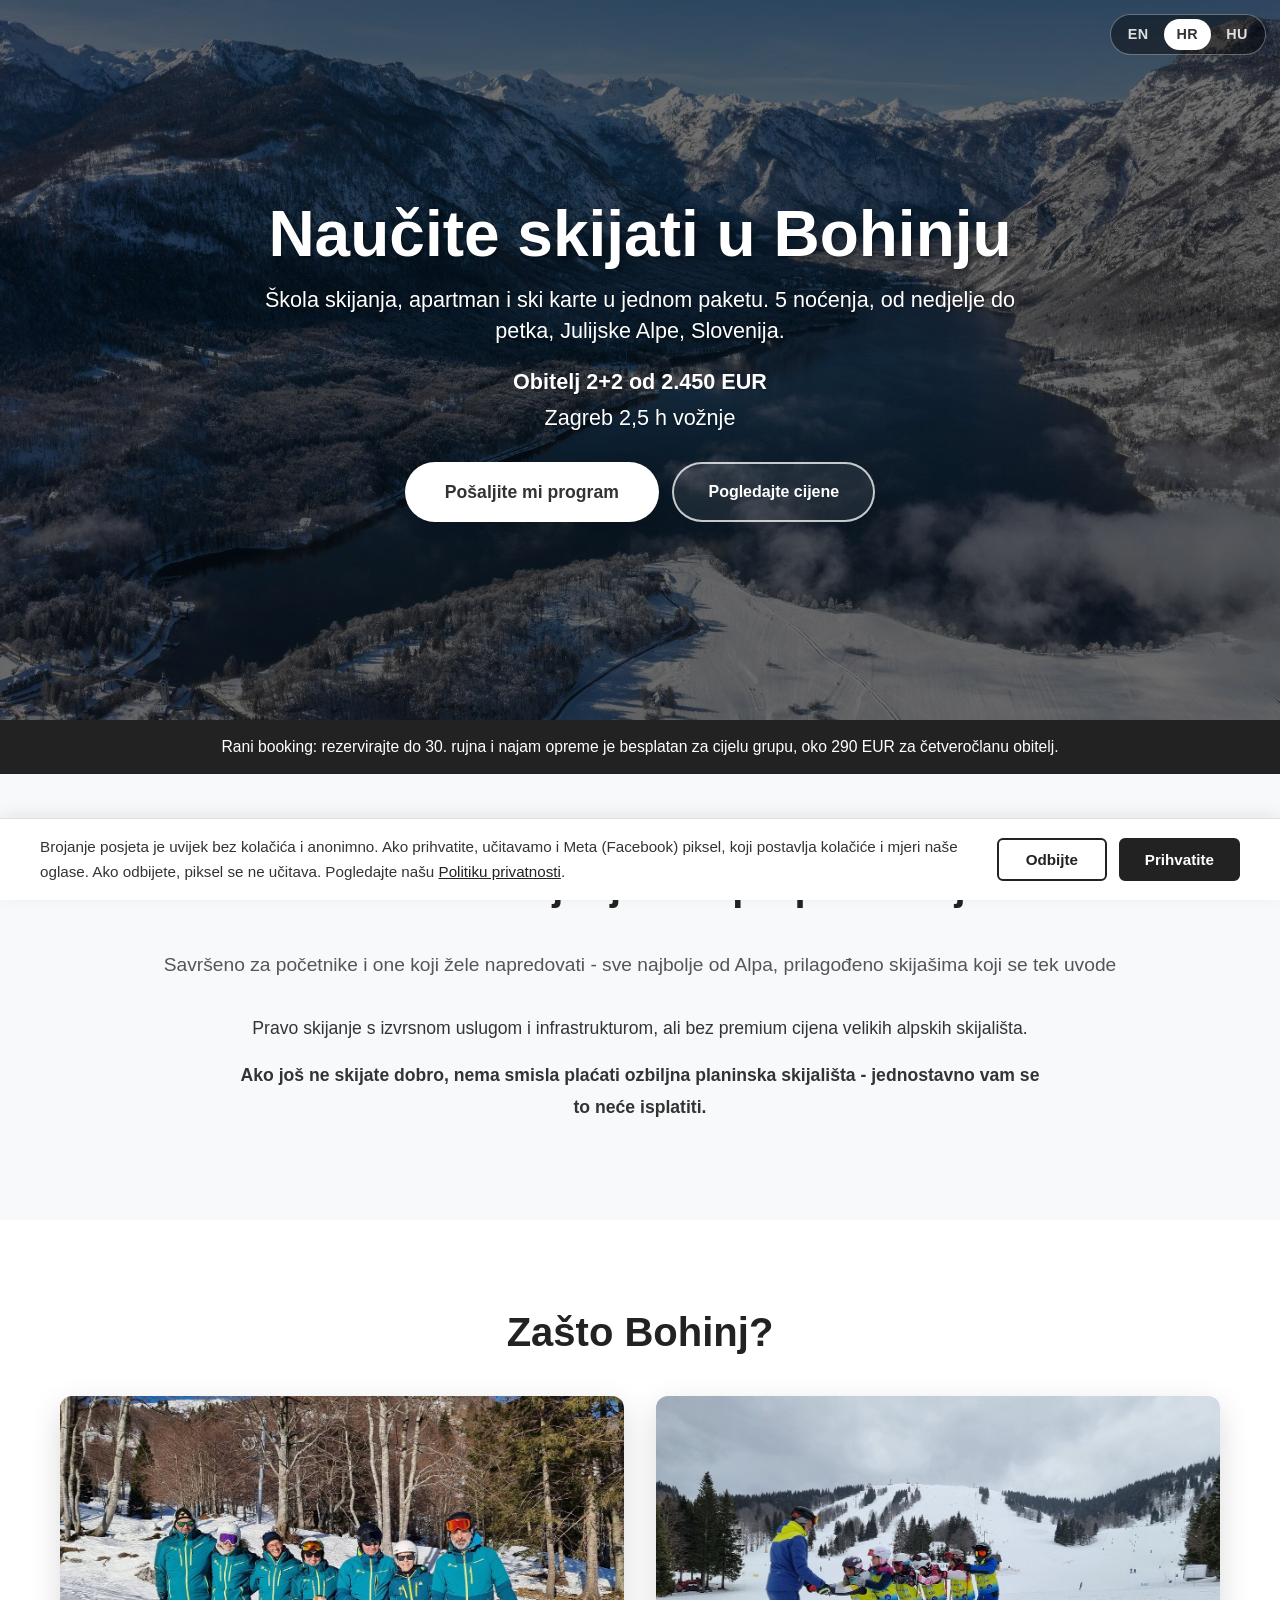
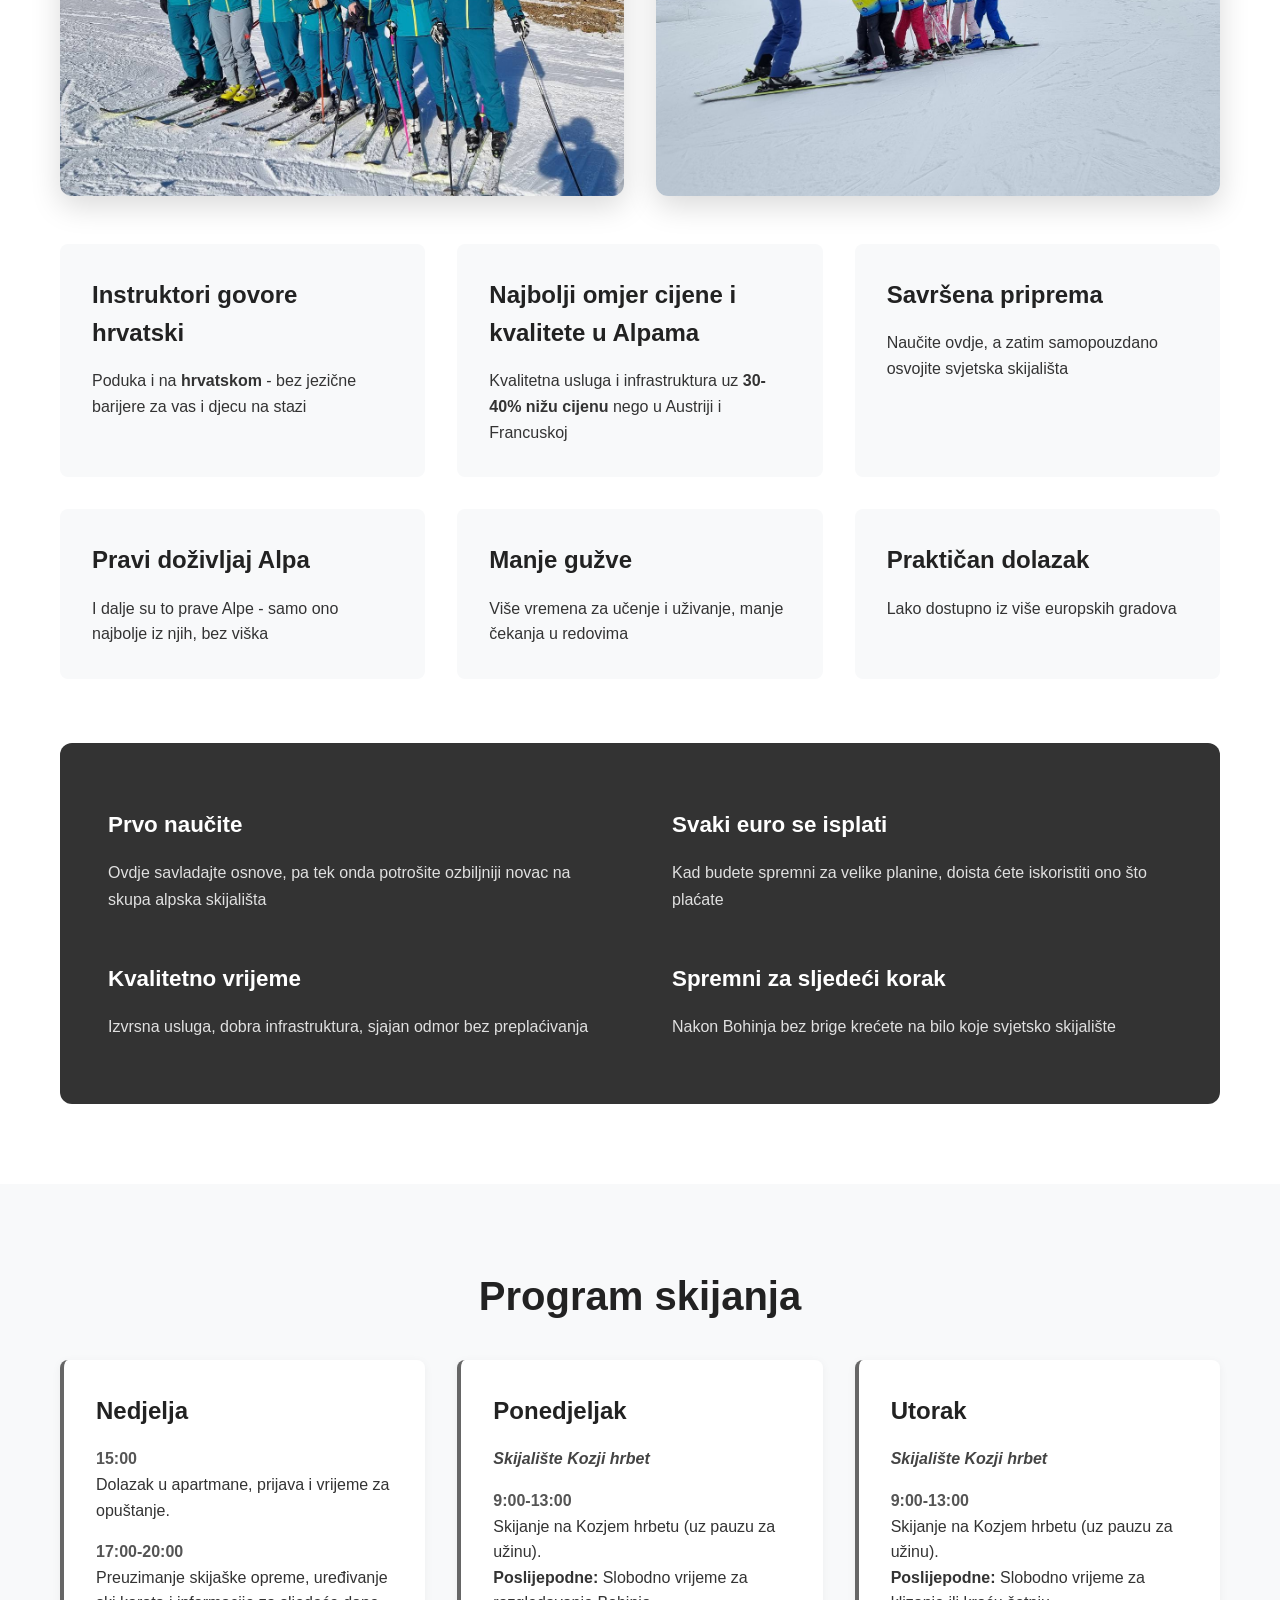
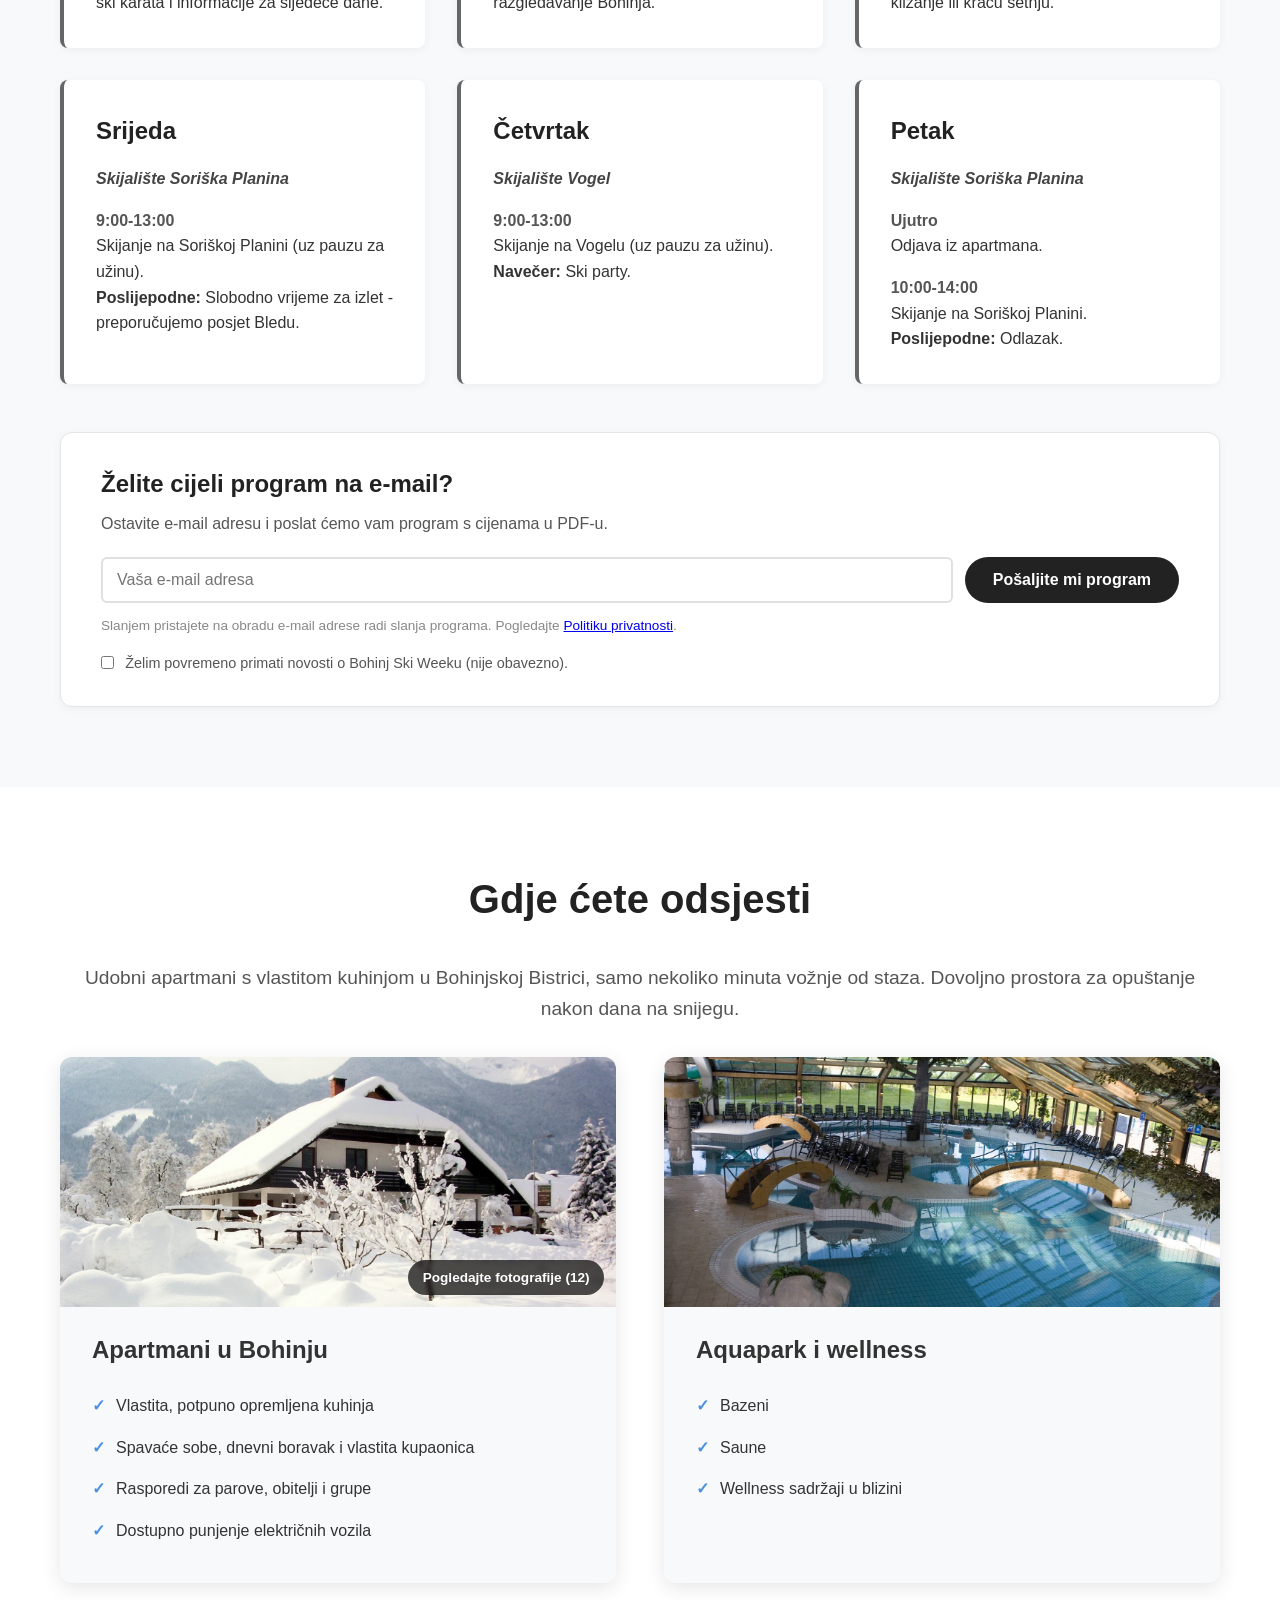
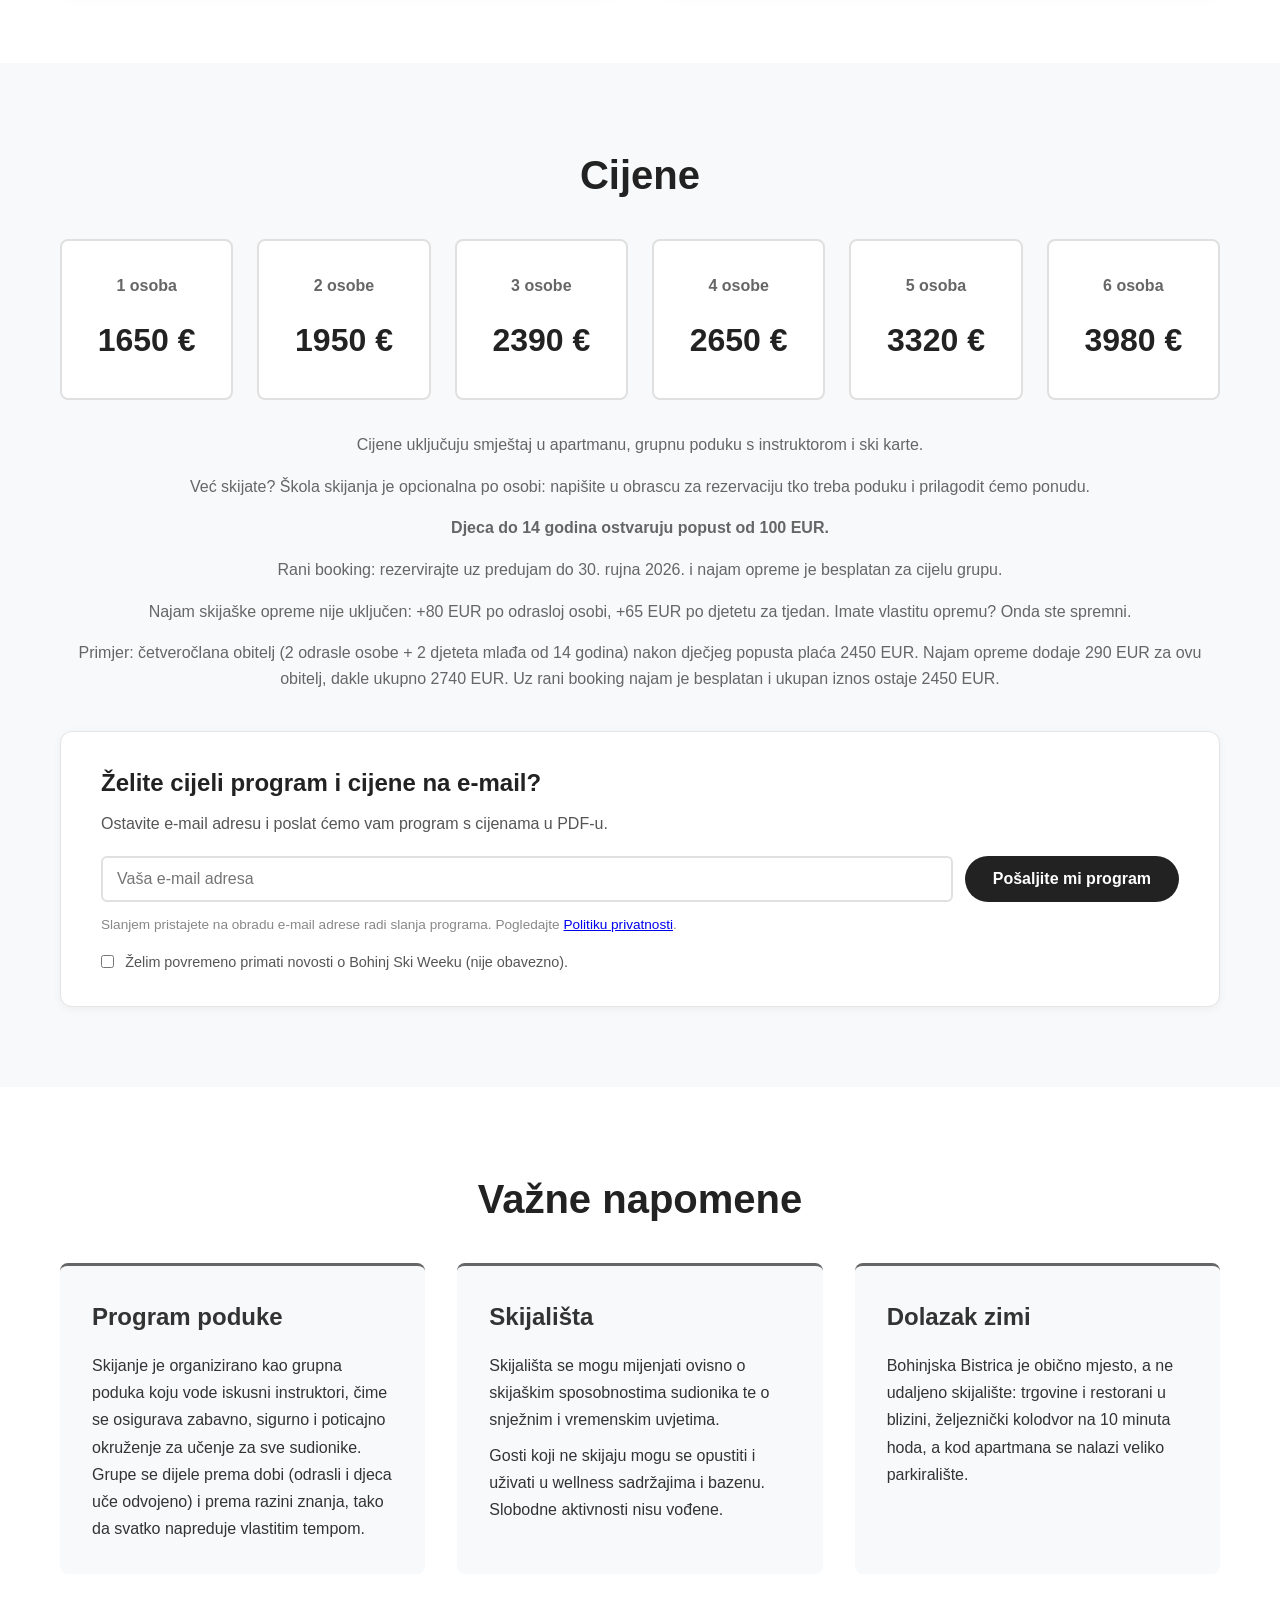
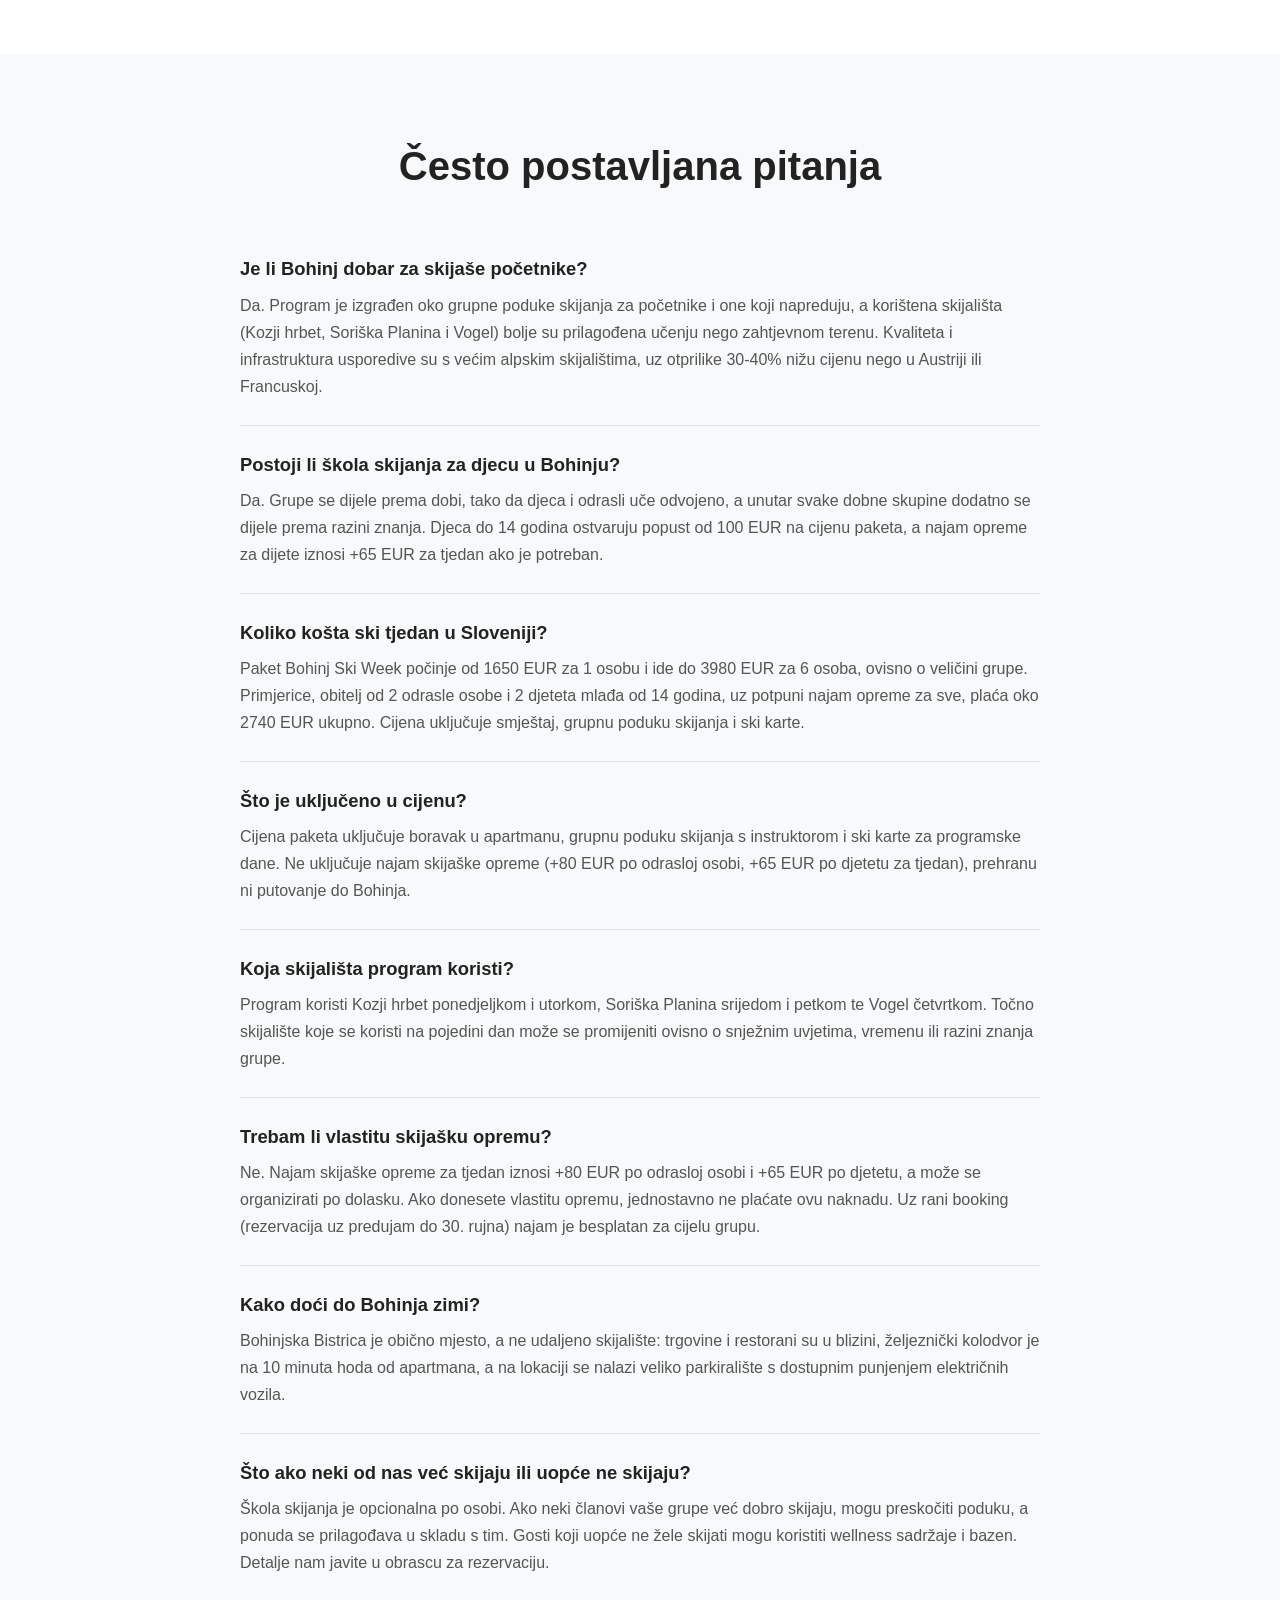
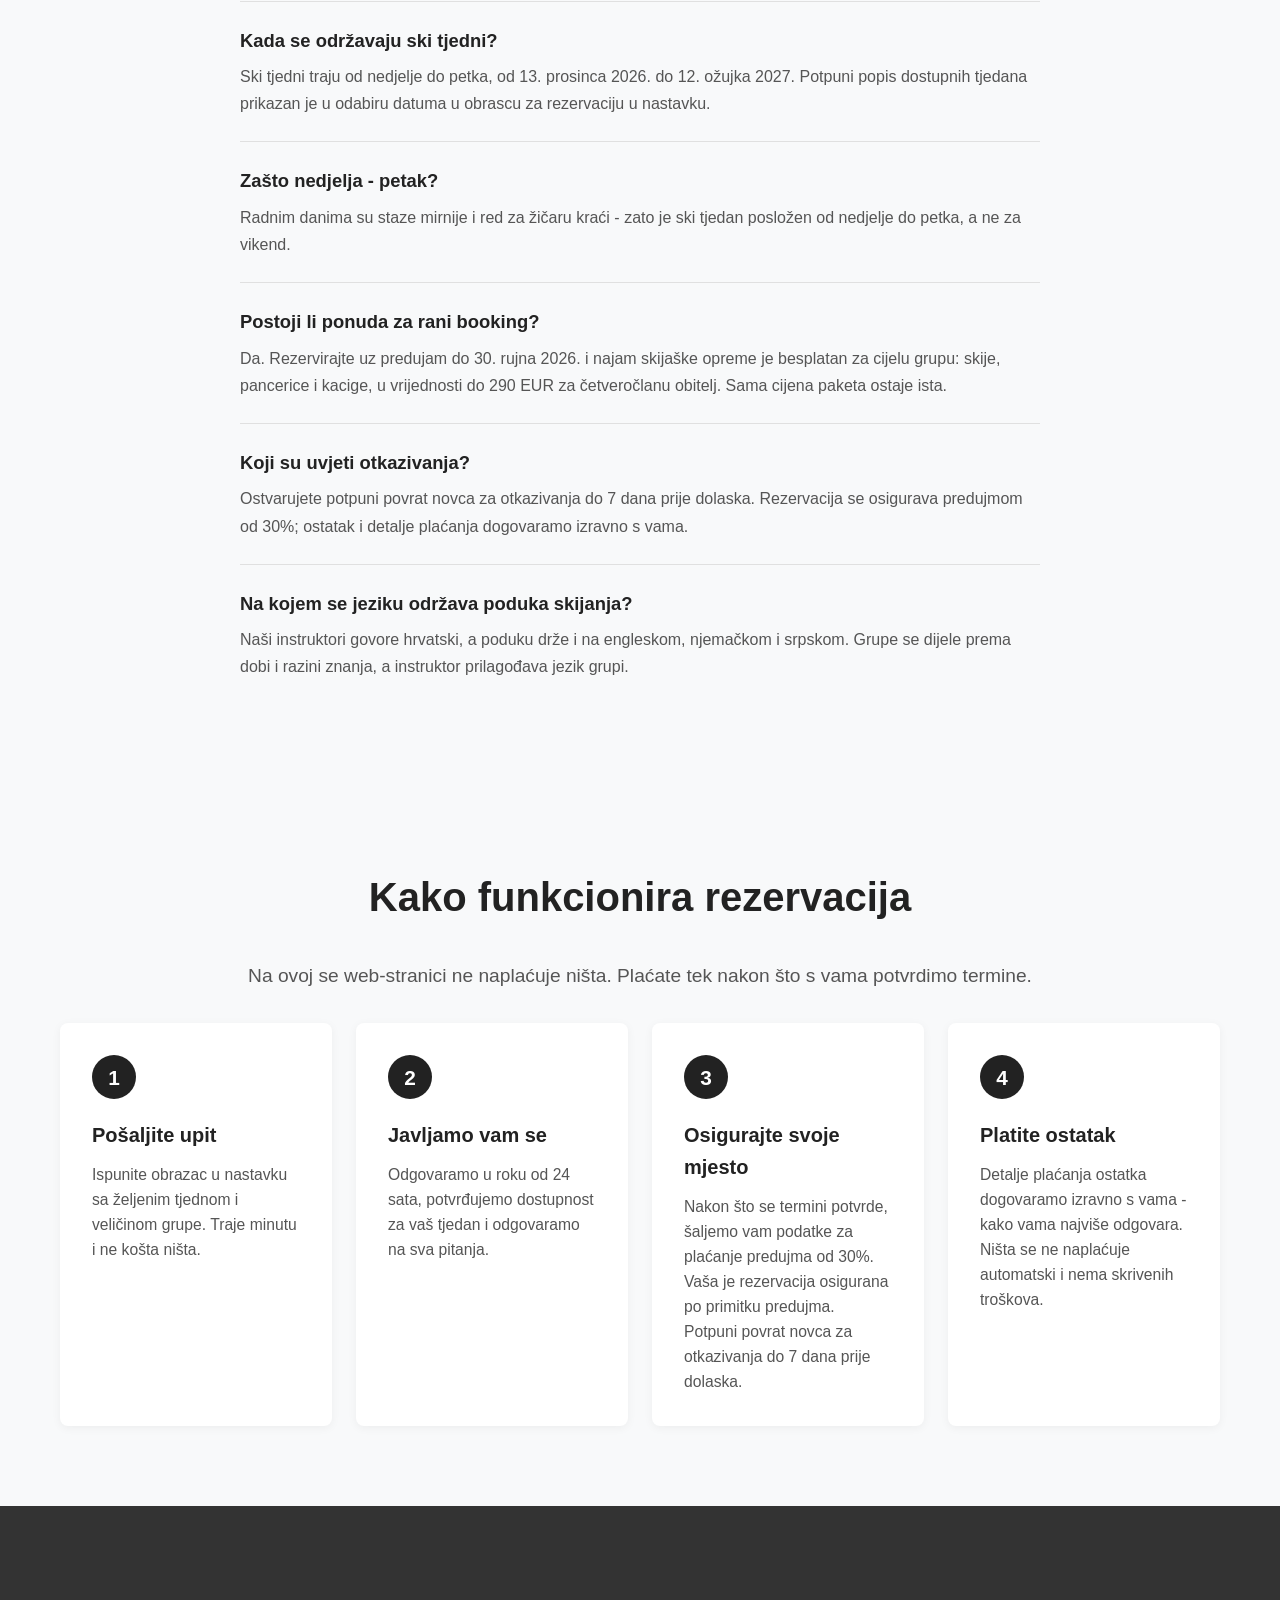
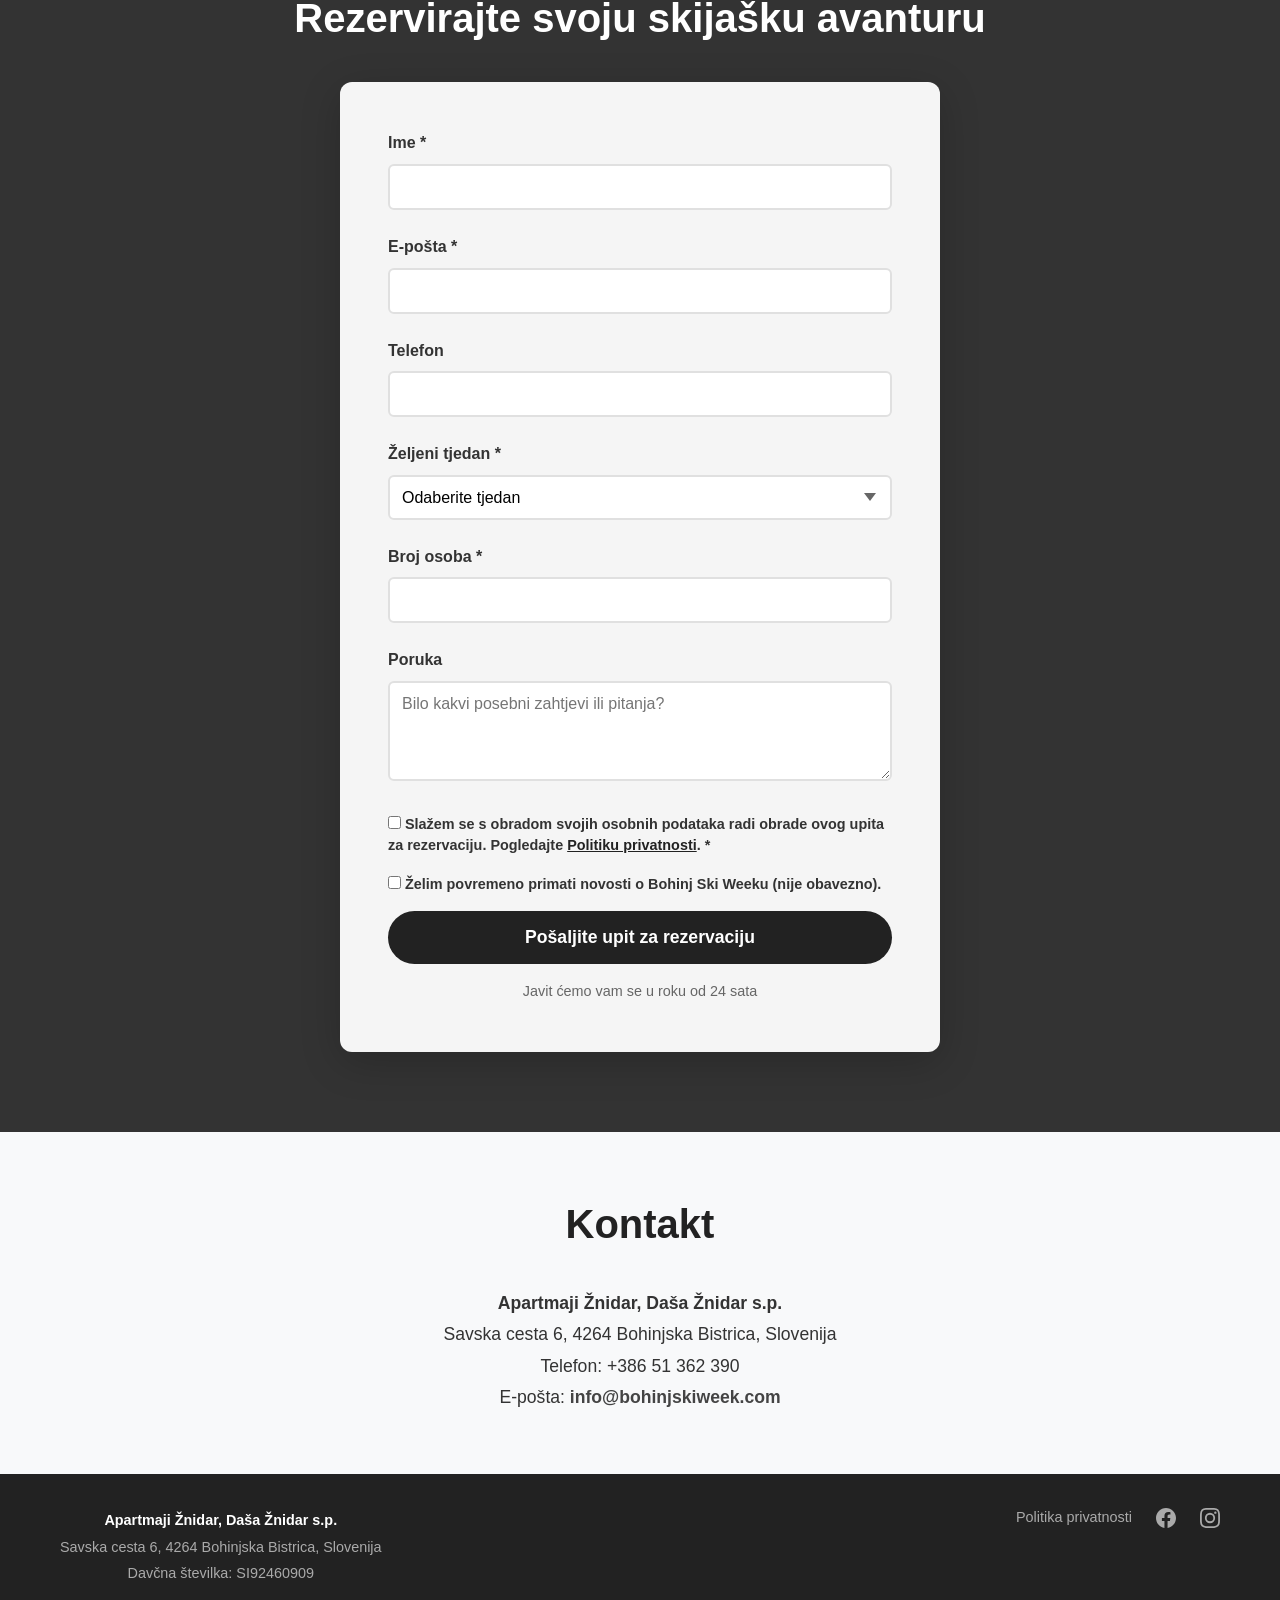
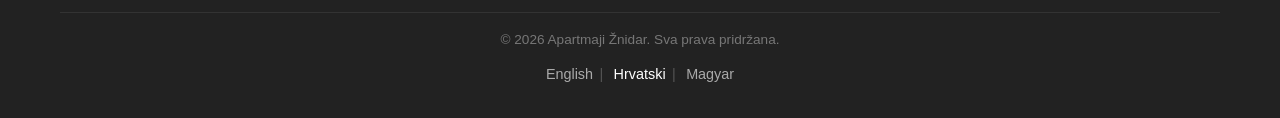
==== hr/index.html @ ae8bf5fc "program: Vogel moves from Friday to Thursday Wednesday and Friday now run at Soriska Planina, Thursd" ====
<!DOCTYPE html>
<html lang="hr">
<head>
    <meta charset="UTF-8">
    <meta name="viewport" content="width=device-width, initial-scale=1.0">
    <base href="/">
    <title>Naučite skijati u Bohinju, Slovenija - ski tjedan sa školom skijanja, apartmanom i ski kartama</title>
    <meta name="description" content="5-dnevna škola skijanja za početnike i djecu, apartman s vlastitom kuhinjom i ski karte uključene - od 1650 EUR po osobi. Bohinjska Bistrica, Julijske Alpe.">
    <link rel="canonical" href="https://bohinjskiweek.com/hr/">
    <link rel="alternate" hreflang="en" href="https://bohinjskiweek.com/">
    <link rel="alternate" hreflang="hu" href="https://bohinjskiweek.com/hu/">
    <link rel="alternate" hreflang="hr" href="https://bohinjskiweek.com/hr/">
    <link rel="alternate" hreflang="x-default" href="https://bohinjskiweek.com/">
    <link rel="stylesheet" href="/styles.css">

    <!-- Vercel Web Analytics (cookieless, anonymized) -->
    <script defer src="/_vercel/insights/script.js"></script>

    <!-- Open Graph -->
    <meta property="og:title" content="Naučite skijati u Bohinju, Slovenija - ski tjedan sa školom skijanja, apartmanom i ski kartama">
    <meta property="og:description" content="5-dnevna škola skijanja za početnike i djecu, apartman s vlastitom kuhinjom i ski karte uključene - od 1650 EUR po osobi. Bohinjska Bistrica, Julijske Alpe.">
    <meta property="og:url" content="https://bohinjskiweek.com/hr/">
    <meta property="og:type" content="website">
    <meta property="og:image" content="https://bohinjskiweek.com/images/og-cover.jpg">
    <meta property="og:image:width" content="1200">
    <meta property="og:image:height" content="630">
    <meta property="og:locale" content="hr_HR">
    <meta property="og:site_name" content="Bohinj Ski Week">

    <!-- Twitter Card -->
    <meta name="twitter:card" content="summary_large_image">
    <meta name="twitter:title" content="Naučite skijati u Bohinju, Slovenija - ski tjedan sa školom skijanja, apartmanom i ski kartama">
    <meta name="twitter:description" content="5-dnevna škola skijanja za početnike i djecu, apartman s vlastitom kuhinjom i ski karte uključene - od 1650 EUR po osobi. Bohinjska Bistrica, Julijske Alpe.">
    <meta name="twitter:image" content="https://bohinjskiweek.com/images/og-cover.jpg">

    <script type="application/ld+json">
{
  "@context": "https://schema.org",
  "@type": "LodgingBusiness",
  "name": "Apartmaji Žnidar",
  "alternateName": "Bohinj Ski Week",
  "additionalType": "https://schema.org/SportsActivityLocation",
  "address": {
    "@type": "PostalAddress",
    "streetAddress": "Savska cesta 6",
    "addressLocality": "Bohinjska Bistrica",
    "postalCode": "4264",
    "addressCountry": "SI"
  },
  "telephone": "+386 51 362 390",
  "email": "info@bohinjskiweek.com",
  "geo": {
    "@type": "GeoCoordinates",
    "latitude": 46.276,
    "longitude": 13.954
  },
  "url": "https://bohinjskiweek.com/hr/",
  "inLanguage": "hr",
  "image": "https://bohinjskiweek.com/images/og-cover.jpg",
  "sameAs": [
    "https://www.facebook.com/bohinjskiweek",
    "https://www.instagram.com/bohinjskiweek",
    "https://www.booking.com/hotel/si/apartments-znidar.html"
  ],
  "priceRange": "EUR 1,650 - EUR 3,980"
}
    </script>

    <script type="application/ld+json">
{
  "@context": "https://schema.org",
  "@type": "Product",
  "name": "Bohinj Ski Week - 5-dnevni paket za učenje skijanja",
  "description": "5-dnevni paket za učenje skijanja u Bohinju, Slovenija, s grupnom podukom skijanja podijeljenom po dobi i razini znanja, ski kartama i apartmanima s vlastitom kuhinjom. Skijanje se odvija na skijalištima Kozji hrbet, Soriška Planina i Vogel.",
  "brand": {
    "@type": "Brand",
    "name": "Apartmaji Žnidar"
  },
  "offers": [
    {
      "@type": "Offer",
      "name": "1 osoba",
      "price": 1650,
      "priceCurrency": "EUR",
      "availability": "https://schema.org/InStock",
      "validThrough": "2027-03-12",
      "url": "https://bohinjskiweek.com/hr/"
    },
    {
      "@type": "Offer",
      "name": "2 osobe",
      "price": 1950,
      "priceCurrency": "EUR",
      "availability": "https://schema.org/InStock",
      "validThrough": "2027-03-12",
      "url": "https://bohinjskiweek.com/hr/"
    },
    {
      "@type": "Offer",
      "name": "3 osobe",
      "price": 2390,
      "priceCurrency": "EUR",
      "availability": "https://schema.org/InStock",
      "validThrough": "2027-03-12",
      "url": "https://bohinjskiweek.com/hr/"
    },
    {
      "@type": "Offer",
      "name": "4 osobe",
      "price": 2650,
      "priceCurrency": "EUR",
      "availability": "https://schema.org/InStock",
      "validThrough": "2027-03-12",
      "url": "https://bohinjskiweek.com/hr/"
    },
    {
      "@type": "Offer",
      "name": "5 osoba",
      "price": 3320,
      "priceCurrency": "EUR",
      "availability": "https://schema.org/InStock",
      "validThrough": "2027-03-12",
      "url": "https://bohinjskiweek.com/hr/"
    },
    {
      "@type": "Offer",
      "name": "6 osoba",
      "price": 3980,
      "priceCurrency": "EUR",
      "availability": "https://schema.org/InStock",
      "validThrough": "2027-03-12",
      "url": "https://bohinjskiweek.com/hr/"
    }
  ]
}
    </script>

    <script type="application/ld+json">
{
  "@context": "https://schema.org",
  "@type": "FAQPage",
  "inLanguage": "hr",
  "mainEntity": [
    {
      "@type": "Question",
      "name": "Je li Bohinj dobar za skijaše početnike?",
      "acceptedAnswer": {
        "@type": "Answer",
        "text": "Da. Program je izgrađen oko grupne poduke skijanja za početnike i one koji napreduju, a korištena skijališta (Kozji hrbet, Soriška Planina i Vogel) bolje su prilagođena učenju nego zahtjevnom terenu. Kvaliteta i infrastruktura usporedive su s većim alpskim skijalištima, uz otprilike 30-40% nižu cijenu nego u Austriji ili Francuskoj."
      }
    },
    {
      "@type": "Question",
      "name": "Postoji li škola skijanja za djecu u Bohinju?",
      "acceptedAnswer": {
        "@type": "Answer",
        "text": "Da. Grupe se dijele prema dobi, tako da djeca i odrasli uče odvojeno, a unutar svake dobne skupine dodatno se dijele prema razini znanja. Djeca do 14 godina ostvaruju popust od 100 EUR na cijenu paketa, a najam opreme za dijete iznosi +65 EUR za tjedan ako je potreban."
      }
    },
    {
      "@type": "Question",
      "name": "Koliko košta ski tjedan u Sloveniji?",
      "acceptedAnswer": {
        "@type": "Answer",
        "text": "Paket Bohinj Ski Week počinje od 1650 EUR za 1 osobu i ide do 3980 EUR za 6 osoba, ovisno o veličini grupe. Primjerice, obitelj od 2 odrasle osobe i 2 djeteta mlađa od 14 godina, uz potpuni najam opreme za sve, plaća oko 2740 EUR ukupno. Cijena uključuje smještaj, grupnu poduku skijanja i ski karte."
      }
    },
    {
      "@type": "Question",
      "name": "Što je uključeno u cijenu?",
      "acceptedAnswer": {
        "@type": "Answer",
        "text": "Cijena paketa uključuje boravak u apartmanu, grupnu poduku skijanja s instruktorom i ski karte za programske dane. Ne uključuje najam skijaške opreme (+80 EUR po odrasloj osobi, +65 EUR po djetetu za tjedan), prehranu ni putovanje do Bohinja."
      }
    },
    {
      "@type": "Question",
      "name": "Koja skijališta program koristi?",
      "acceptedAnswer": {
        "@type": "Answer",
        "text": "Program koristi Kozji hrbet ponedjeljkom i utorkom, Soriška Planina srijedom i petkom te Vogel četvrtkom. Točno skijalište koje se koristi na pojedini dan može se promijeniti ovisno o snježnim uvjetima, vremenu ili razini znanja grupe."
      }
    },
    {
      "@type": "Question",
      "name": "Trebam li vlastitu skijašku opremu?",
      "acceptedAnswer": {
        "@type": "Answer",
        "text": "Ne. Najam skijaške opreme za tjedan iznosi +80 EUR po odrasloj osobi i +65 EUR po djetetu, a može se organizirati po dolasku. Ako donesete vlastitu opremu, jednostavno ne plaćate ovu naknadu. Uz rani booking (rezervacija uz predujam do 30. rujna) najam je besplatan za cijelu grupu."
      }
    },
    {
      "@type": "Question",
      "name": "Kako doći do Bohinja zimi?",
      "acceptedAnswer": {
        "@type": "Answer",
        "text": "Bohinjska Bistrica je obično mjesto, a ne udaljeno skijalište: trgovine i restorani su u blizini, željeznički kolodvor je na 10 minuta hoda od apartmana, a na lokaciji se nalazi veliko parkiralište s dostupnim punjenjem električnih vozila."
      }
    },
    {
      "@type": "Question",
      "name": "Što ako neki od nas već skijaju ili uopće ne skijaju?",
      "acceptedAnswer": {
        "@type": "Answer",
        "text": "Škola skijanja je opcionalna po osobi. Ako neki članovi vaše grupe već dobro skijaju, mogu preskočiti poduku, a ponuda se prilagođava u skladu s tim. Gosti koji uopće ne žele skijati mogu koristiti wellness sadržaje i bazen. Detalje nam javite u obrascu za rezervaciju."
      }
    },
    {
      "@type": "Question",
      "name": "Kada se održavaju ski tjedni?",
      "acceptedAnswer": {
        "@type": "Answer",
        "text": "Ski tjedni traju od nedjelje do petka, od 13. prosinca 2026. do 12. ožujka 2027. Potpuni popis dostupnih tjedana prikazan je u odabiru datuma u obrascu za rezervaciju u nastavku."
      }
    },
    {
      "@type": "Question",
      "name": "Zašto nedjelja - petak?",
      "acceptedAnswer": {
        "@type": "Answer",
        "text": "Radnim danima su staze mirnije i red za žičaru kraći - zato je ski tjedan posložen od nedjelje do petka, a ne za vikend."
      }
    },
    {
      "@type": "Question",
      "name": "Postoji li ponuda za rani booking?",
      "acceptedAnswer": {
        "@type": "Answer",
        "text": "Da. Rezervirajte uz predujam do 30. rujna 2026. i najam skijaške opreme je besplatan za cijelu grupu: skije, pancerice i kacige, u vrijednosti do 290 EUR za četveročlanu obitelj. Sama cijena paketa ostaje ista."
      }
    },
    {
      "@type": "Question",
      "name": "Koji su uvjeti otkazivanja?",
      "acceptedAnswer": {
        "@type": "Answer",
        "text": "Ostvarujete potpuni povrat novca za otkazivanja do 7 dana prije dolaska. Rezervacija se osigurava predujmom od 30%; ostatak i detalje plaćanja dogovaramo izravno s vama."
      }
    },
    {
      "@type": "Question",
      "name": "Na kojem se jeziku održava poduka skijanja?",
      "acceptedAnswer": {
        "@type": "Answer",
        "text": "Naši instruktori govore hrvatski, a poduku drže i na engleskom, njemačkom i srpskom. Grupe se dijele prema dobi i razini znanja, a instruktor prilagođava jezik grupi."
      }
    }
  ]
}
    </script>
</head>
<body>
    <!-- Cookie Banner (ZEKom-2 compliant) -->
    <div id="cookieBanner" class="cookie-banner" hidden>
        <div class="cookie-banner-content">
            <p class="cookie-banner-text">
                Brojanje posjeta je uvijek bez kolačića i anonimno. Ako prihvatite, učitavamo i Meta (Facebook) piksel, koji postavlja kolačiće i mjeri naše oglase. Ako odbijete, piksel se ne učitava. Pogledajte našu <a href="/privacy.html">Politiku privatnosti</a>.
            </p>
            <div class="cookie-banner-buttons">
                <button type="button" class="cookie-btn cookie-btn-reject" id="cookieReject">Odbijte</button>
                <button type="button" class="cookie-btn cookie-btn-accept" id="cookieAccept">Prihvatite</button>
            </div>
        </div>
    </div>

    <!-- Hero Section (v2) -->
    <section class="hero">
        <nav class="lang-switch" aria-label="Jezik">
            <a href="/" hreflang="en" lang="en">EN</a>
            <span class="lang-current" aria-current="page">HR</span>
            <a href="/hu/" hreflang="hu" lang="hu">HU</a>
        </nav>
        <div class="hero-content">
            <h1>Naučite skijati u Bohinju</h1>
            <p class="hero-subtitle">Škola skijanja, apartman i ski karte u jednom paketu. 5 noćenja, od nedjelje do petka, Julijske Alpe, Slovenija.</p>
            <p class="hero-fact"><strong>Obitelj 2+2 od 2.450 EUR</strong></p>
            <p class="hero-fact">Zagreb 2,5 h vožnje</p>
            <div class="hero-actions">
                <a href="#program-request" class="cta-button">Pošaljite mi program</a>
                <a href="#prices" class="cta-button-secondary">Pogledajte cijene</a>
            </div>
        </div>
    </section>

    <!-- Early-Bird Banner. EARLY-BIRD DATE: the only visible occurrence above the fold, marked .eb-date -->
    <div class="early-bird-banner">
        <p>Rani booking: rezervirajte do <span class="eb-date">30. rujna</span> i najam opreme je besplatan za cijelu grupu, oko 290 EUR za četveročlanu obitelj.</p>
    </div>

    <!-- Concept Section -->
    <section class="concept">
        <div class="container">
            <h2>Kvalitetno skijanje bez preplaćivanja</h2>
            <p class="lead">Savršeno za početnike i one koji žele napredovati - sve najbolje od Alpa, prilagođeno skijašima koji se tek uvode</p>
            <div class="concept-text">
                <p>Pravo skijanje s izvrsnom uslugom i infrastrukturom, ali bez premium cijena velikih alpskih skijališta.</p>
                <p><strong>Ako još ne skijate dobro, nema smisla plaćati ozbiljna planinska skijališta - jednostavno vam se to neće isplatiti.</strong></p>
            </div>
        </div>
    </section>

    <!-- Why Bohinj Section -->
    <section class="why-bohinj">
        <div class="container">
            <h2>Zašto Bohinj?</h2>

            <!-- Photo Gallery -->
            <div class="photo-gallery">
                <img src="/images/team.jpg" alt="Instruktori skijanja s polaznicima" loading="lazy">
                <img src="/images/children.jpg" alt="Djeca uče skijati" loading="lazy">
            </div>

            <div class="benefits-grid">
                <div class="benefit">
                    <h3>Instruktori govore hrvatski</h3>
                    <p>Poduka i na <strong>hrvatskom</strong> - bez jezične barijere za vas i djecu na stazi</p>
                </div>
                <div class="benefit">
                    <h3>Najbolji omjer cijene i kvalitete u Alpama</h3>
                    <p>Kvalitetna usluga i infrastruktura uz <strong>30-40% nižu cijenu</strong> nego u Austriji i Francuskoj</p>
                </div>
                <div class="benefit">
                    <h3>Savršena priprema</h3>
                    <p>Naučite ovdje, a zatim samopouzdano osvojite svjetska skijališta</p>
                </div>
                <div class="benefit">
                    <h3>Pravi doživljaj Alpa</h3>
                    <p>I dalje su to prave Alpe - samo ono najbolje iz njih, bez viška</p>
                </div>
                <div class="benefit">
                    <h3>Manje gužve</h3>
                    <p>Više vremena za učenje i uživanje, manje čekanja u redovima</p>
                </div>
                <div class="benefit">
                    <h3>Praktičan dolazak</h3>
                    <p>Lako dostupno iz više europskih gradova</p>
                </div>
            </div>

            <div class="logic-section">
                <div class="logic-grid">
                    <div class="logic-item">
                        <h4>Prvo naučite</h4>
                        <p>Ovdje savladajte osnove, pa tek onda potrošite ozbiljniji novac na skupa alpska skijališta</p>
                    </div>
                    <div class="logic-item">
                        <h4>Svaki euro se isplati</h4>
                        <p>Kad budete spremni za velike planine, doista ćete iskoristiti ono što plaćate</p>
                    </div>
                    <div class="logic-item">
                        <h4>Kvalitetno vrijeme</h4>
                        <p>Izvrsna usluga, dobra infrastruktura, sjajan odmor bez preplaćivanja</p>
                    </div>
                    <div class="logic-item">
                        <h4>Spremni za sljedeći korak</h4>
                        <p>Nakon Bohinja bez brige krećete na bilo koje svjetsko skijalište</p>
                    </div>
                </div>
            </div>
        </div>
    </section>

    <!-- Program Section -->
    <section class="program">
        <div class="container">
            <h2>Program skijanja</h2>
            <div class="program-grid">
                <div class="day">
                    <h3>Nedjelja</h3>
                    <p class="time">15:00</p>
                    <p>Dolazak u apartmane, prijava i vrijeme za opuštanje.</p>
                    <p class="time">17:00-20:00</p>
                    <p>Preuzimanje skijaške opreme, uređivanje ski karata i informacije za sljedeće dane.</p>
                </div>

                <div class="day">
                    <h3>Ponedjeljak</h3>
                    <p class="resort">Skijalište Kozji hrbet</p>
                    <p class="time">9:00-13:00</p>
                    <p>Skijanje na Kozjem hrbetu (uz pauzu za užinu).</p>
                    <p><strong>Poslijepodne:</strong> Slobodno vrijeme za razgledavanje Bohinja.</p>
                </div>

                <div class="day">
                    <h3>Utorak</h3>
                    <p class="resort">Skijalište Kozji hrbet</p>
                    <p class="time">9:00-13:00</p>
                    <p>Skijanje na Kozjem hrbetu (uz pauzu za užinu).</p>
                    <p><strong>Poslijepodne:</strong> Slobodno vrijeme za klizanje ili kraću šetnju.</p>
                </div>

                <div class="day">
                    <h3>Srijeda</h3>
                    <p class="resort">Skijalište Soriška Planina</p>
                    <p class="time">9:00-13:00</p>
                    <p>Skijanje na Soriškoj Planini (uz pauzu za užinu).</p>
                    <p><strong>Poslijepodne:</strong> Slobodno vrijeme za izlet - preporučujemo posjet Bledu.</p>
                </div>

                <div class="day">
                    <h3>Četvrtak</h3>
                    <p class="resort">Skijalište Vogel</p>
                    <p class="time">9:00-13:00</p>
                    <p>Skijanje na Vogelu (uz pauzu za užinu).</p>
                    <p><strong>Navečer:</strong> Ski party.</p>
                </div>

                <div class="day">
                    <h3>Petak</h3>
                    <p class="resort">Skijalište Soriška Planina</p>
                    <p class="time">Ujutro</p>
                    <p>Odjava iz apartmana.</p>
                    <p class="time">10:00-14:00</p>
                    <p>Skijanje na Soriškoj Planini.</p>
                    <p><strong>Poslijepodne:</strong> Odlazak.</p>
                </div>
            </div>

            <div class="program-capture" id="program-request">
                <h3>Želite cijeli program na e-mail?</h3>
                <p class="program-capture-text">Ostavite e-mail adresu i poslat ćemo vam program s cijenama u PDF-u.</p>
                <form class="program-capture-form" id="programCaptureForm">
                    <label for="programEmail" class="visually-hidden">Vaša e-mail adresa</label>
                    <input type="email" id="programEmail" name="email" placeholder="Vaša e-mail adresa" required maxlength="120">
                    <button type="submit">Pošaljite mi program</button>
                </form>
                <p class="program-capture-note">Slanjem pristajete na obradu e-mail adrese radi slanja programa. Pogledajte <a href="/privacy.html">Politiku privatnosti</a>.</p>
                <div class="program-capture-consent">
                    <label class="consent-label">
                        <input type="checkbox" id="programMarketing" name="marketing">
                        <span>Želim povremeno primati novosti o Bohinj Ski Weeku (nije obavezno).</span>
                    </label>
                </div>
                <div id="programCaptureMessage" class="program-capture-message"></div>
            </div>
        </div>
    </section>

    <!-- Where You'll Stay Section -->
    <section class="stay">
        <div class="container">
            <h2>Gdje ćete odsjesti</h2>
            <p class="lead">Udobni apartmani s vlastitom kuhinjom u Bohinjskoj Bistrici, samo nekoliko minuta vožnje od staza. Dovoljno prostora za opuštanje nakon dana na snijegu.</p>
            <div class="accommodation-grid">
                <div class="accommodation-item stay-trigger" id="apartmentsTrigger" role="button" tabindex="0" aria-label="Otvorite galeriju fotografija apartmana">
                    <div class="stay-thumb">
                        <img src="/images/apartments.jpg" alt="Apartmani u Bohinju" loading="lazy">
                        <span class="stay-thumb-badge">Pogledajte fotografije (12)</span>
                    </div>
                    <h3>Apartmani u Bohinju</h3>
                    <ul>
                        <li>Vlastita, potpuno opremljena kuhinja</li>
                        <li>Spavaće sobe, dnevni boravak i vlastita kupaonica</li>
                        <li>Rasporedi za parove, obitelji i grupe</li>
                        <li>Dostupno punjenje električnih vozila</li>
                    </ul>
                </div>
                <div class="accommodation-item">
                    <div class="stay-thumb">
                        <img src="/images/aquapark.jpg" alt="Aquapark i wellness" loading="lazy">
                    </div>
                    <h3>Aquapark i wellness</h3>
                    <ul>
                        <li>Bazeni</li>
                        <li>Saune</li>
                        <li>Wellness sadržaji u blizini</li>
                    </ul>
                </div>
            </div>
        </div>
    </section>

    <!-- Apartment Gallery Lightbox -->
    <div class="lightbox" id="lightbox" hidden>
        <button type="button" class="lightbox-close" id="lightboxClose" aria-label="Zatvorite galeriju">&times;</button>
        <button type="button" class="lightbox-nav lightbox-prev" id="lightboxPrev" aria-label="Prethodna fotografija">&#8249;</button>
        <div class="lightbox-stage">
            <img src="" alt="Fotografija apartmana" id="lightboxImg" loading="lazy">
            <p class="lightbox-counter" id="lightboxCounter"></p>
        </div>
        <button type="button" class="lightbox-nav lightbox-next" id="lightboxNext" aria-label="Sljedeća fotografija">&#8250;</button>
    </div>

    <!-- Prices Section -->
    <section class="prices" id="prices">
        <div class="container">
            <h2>Cijene</h2>
            <div class="prices-grid">
                <div class="price-card">
                    <h3>1 osoba</h3>
                    <p class="price">1650 €</p>
                </div>
                <div class="price-card">
                    <h3>2 osobe</h3>
                    <p class="price">1950 €</p>
                </div>
                <div class="price-card">
                    <h3>3 osobe</h3>
                    <p class="price">2390 €</p>
                </div>
                <div class="price-card">
                    <h3>4 osobe</h3>
                    <p class="price">2650 €</p>
                </div>
                <div class="price-card">
                    <h3>5 osoba</h3>
                    <p class="price">3320 €</p>
                </div>
                <div class="price-card">
                    <h3>6 osoba</h3>
                    <p class="price">3980 €</p>
                </div>
            </div>
            <p class="price-note">Cijene uključuju smještaj u apartmanu, grupnu poduku s instruktorom i ski karte.</p>
            <p class="price-note">Već skijate? Škola skijanja je opcionalna po osobi: napišite u obrascu za rezervaciju tko treba poduku i prilagodit ćemo ponudu.</p>
            <p class="price-note"><strong>Djeca do 14 godina ostvaruju popust od 100 EUR.</strong></p>
            <p class="price-note">Rani booking: rezervirajte uz predujam do 30. rujna 2026. i najam opreme je besplatan za cijelu grupu.</p>
            <p class="price-note">Najam skijaške opreme nije uključen: +80 EUR po odrasloj osobi, +65 EUR po djetetu za tjedan. Imate vlastitu opremu? Onda ste spremni.</p>
            <p class="price-note">Primjer: četveročlana obitelj (2 odrasle osobe + 2 djeteta mlađa od 14 godina) nakon dječjeg popusta plaća 2450 EUR. Najam opreme dodaje 290 EUR za ovu obitelj, dakle ukupno 2740 EUR. Uz rani booking najam je besplatan i ukupan iznos ostaje 2450 EUR.</p>

            <div class="program-capture">
                <h3>Želite cijeli program i cijene na e-mail?</h3>
                <p class="program-capture-text">Ostavite e-mail adresu i poslat ćemo vam program s cijenama u PDF-u.</p>
                <form class="program-capture-form">
                    <label for="programEmailPrices" class="visually-hidden">Vaša e-mail adresa</label>
                    <input type="email" id="programEmailPrices" name="email" placeholder="Vaša e-mail adresa" required maxlength="120">
                    <button type="submit">Pošaljite mi program</button>
                </form>
                <p class="program-capture-note">Slanjem pristajete na obradu e-mail adrese radi slanja programa. Pogledajte <a href="/privacy.html">Politiku privatnosti</a>.</p>
                <div class="program-capture-consent">
                    <label class="consent-label">
                        <input type="checkbox" id="programMarketingPrices" name="marketing">
                        <span>Želim povremeno primati novosti o Bohinj Ski Weeku (nije obavezno).</span>
                    </label>
                </div>
                <div class="program-capture-message"></div>
            </div>
        </div>
    </section>

    <!-- Notes Section -->
    <section class="notes">
        <div class="container">
            <h2>Važne napomene</h2>
            <div class="notes-grid">
                <div class="note">
                    <h3>Program poduke</h3>
                    <p>Skijanje je organizirano kao grupna poduka koju vode iskusni instruktori, čime se osigurava zabavno, sigurno i poticajno okruženje za učenje za sve sudionike. Grupe se dijele prema dobi (odrasli i djeca uče odvojeno) i prema razini znanja, tako da svatko napreduje vlastitim tempom.</p>
                </div>
                <div class="note">
                    <h3>Skijališta</h3>
                    <p>Skijališta se mogu mijenjati ovisno o skijaškim sposobnostima sudionika te o snježnim i vremenskim uvjetima.</p>
                    <p>Gosti koji ne skijaju mogu se opustiti i uživati u wellness sadržajima i bazenu. Slobodne aktivnosti nisu vođene.</p>
                </div>
                <div class="note">
                    <h3>Dolazak zimi</h3>
                    <p>Bohinjska Bistrica je obično mjesto, a ne udaljeno skijalište: trgovine i restorani u blizini, željeznički kolodvor na 10 minuta hoda, a kod apartmana se nalazi veliko parkiralište.</p>
                </div>
            </div>
        </div>
    </section>

    <!-- FAQ Section -->
    <section class="faq">
        <div class="container">
            <h2>Često postavljana pitanja</h2>
            <div class="faq-list">
                <div class="faq-item">
                    <h3>Je li Bohinj dobar za skijaše početnike?</h3>
                    <p>Da. Program je izgrađen oko grupne poduke skijanja za početnike i one koji napreduju, a korištena skijališta (Kozji hrbet, Soriška Planina i Vogel) bolje su prilagođena učenju nego zahtjevnom terenu. Kvaliteta i infrastruktura usporedive su s većim alpskim skijalištima, uz otprilike 30-40% nižu cijenu nego u Austriji ili Francuskoj.</p>
                </div>
                <div class="faq-item">
                    <h3>Postoji li škola skijanja za djecu u Bohinju?</h3>
                    <p>Da. Grupe se dijele prema dobi, tako da djeca i odrasli uče odvojeno, a unutar svake dobne skupine dodatno se dijele prema razini znanja. Djeca do 14 godina ostvaruju popust od 100 EUR na cijenu paketa, a najam opreme za dijete iznosi +65 EUR za tjedan ako je potreban.</p>
                </div>
                <div class="faq-item">
                    <h3>Koliko košta ski tjedan u Sloveniji?</h3>
                    <p>Paket Bohinj Ski Week počinje od 1650 EUR za 1 osobu i ide do 3980 EUR za 6 osoba, ovisno o veličini grupe. Primjerice, obitelj od 2 odrasle osobe i 2 djeteta mlađa od 14 godina, uz potpuni najam opreme za sve, plaća oko 2740 EUR ukupno. Cijena uključuje smještaj, grupnu poduku skijanja i ski karte.</p>
                </div>
                <div class="faq-item">
                    <h3>Što je uključeno u cijenu?</h3>
                    <p>Cijena paketa uključuje boravak u apartmanu, grupnu poduku skijanja s instruktorom i ski karte za programske dane. Ne uključuje najam skijaške opreme (+80 EUR po odrasloj osobi, +65 EUR po djetetu za tjedan), prehranu ni putovanje do Bohinja.</p>
                </div>
                <div class="faq-item">
                    <h3>Koja skijališta program koristi?</h3>
                    <p>Program koristi Kozji hrbet ponedjeljkom i utorkom, Soriška Planina srijedom i petkom te Vogel četvrtkom. Točno skijalište koje se koristi na pojedini dan može se promijeniti ovisno o snježnim uvjetima, vremenu ili razini znanja grupe.</p>
                </div>
                <div class="faq-item">
                    <h3>Trebam li vlastitu skijašku opremu?</h3>
                    <p>Ne. Najam skijaške opreme za tjedan iznosi +80 EUR po odrasloj osobi i +65 EUR po djetetu, a može se organizirati po dolasku. Ako donesete vlastitu opremu, jednostavno ne plaćate ovu naknadu. Uz rani booking (rezervacija uz predujam do 30. rujna) najam je besplatan za cijelu grupu.</p>
                </div>
                <div class="faq-item">
                    <h3>Kako doći do Bohinja zimi?</h3>
                    <p>Bohinjska Bistrica je obično mjesto, a ne udaljeno skijalište: trgovine i restorani su u blizini, željeznički kolodvor je na 10 minuta hoda od apartmana, a na lokaciji se nalazi veliko parkiralište s dostupnim punjenjem električnih vozila.</p>
                </div>
                <div class="faq-item">
                    <h3>Što ako neki od nas već skijaju ili uopće ne skijaju?</h3>
                    <p>Škola skijanja je opcionalna po osobi. Ako neki članovi vaše grupe već dobro skijaju, mogu preskočiti poduku, a ponuda se prilagođava u skladu s tim. Gosti koji uopće ne žele skijati mogu koristiti wellness sadržaje i bazen. Detalje nam javite u obrascu za rezervaciju.</p>
                </div>
                <div class="faq-item">
                    <h3>Kada se održavaju ski tjedni?</h3>
                    <p>Ski tjedni traju od nedjelje do petka, od 13. prosinca 2026. do 12. ožujka 2027. Potpuni popis dostupnih tjedana prikazan je u odabiru datuma u obrascu za rezervaciju u nastavku.</p>
                </div>
                <div class="faq-item">
                    <h3>Zašto nedjelja - petak?</h3>
                    <p>Radnim danima su staze mirnije i red za žičaru kraći - zato je ski tjedan posložen od nedjelje do petka, a ne za vikend.</p>
                </div>
                <div class="faq-item">
                    <h3>Postoji li ponuda za rani booking?</h3>
                    <p>Da. Rezervirajte uz predujam do 30. rujna 2026. i najam skijaške opreme je besplatan za cijelu grupu: skije, pancerice i kacige, u vrijednosti do 290 EUR za četveročlanu obitelj. Sama cijena paketa ostaje ista.</p>
                </div>
                <div class="faq-item">
                    <h3>Koji su uvjeti otkazivanja?</h3>
                    <p>Ostvarujete potpuni povrat novca za otkazivanja do 7 dana prije dolaska. Rezervacija se osigurava predujmom od 30%; ostatak i detalje plaćanja dogovaramo izravno s vama.</p>
                </div>
                <div class="faq-item">
                    <h3>Na kojem se jeziku održava poduka skijanja?</h3>
                    <p>Naši instruktori govore hrvatski, a poduku drže i na engleskom, njemačkom i srpskom. Grupe se dijele prema dobi i razini znanja, a instruktor prilagođava jezik grupi.</p>
                </div>
            </div>
        </div>
    </section>

    <!-- How Booking Works Section -->
    <section class="booking-steps">
        <div class="container">
            <h2>Kako funkcionira rezervacija</h2>
            <p class="lead">Na ovoj se web-stranici ne naplaćuje ništa. Plaćate tek nakon što s vama potvrdimo termine.</p>
            <div class="steps-grid">
                <div class="step">
                    <div class="step-number">1</div>
                    <h3>Pošaljite upit</h3>
                    <p>Ispunite obrazac u nastavku sa željenim tjednom i veličinom grupe. Traje minutu i ne košta ništa.</p>
                </div>
                <div class="step">
                    <div class="step-number">2</div>
                    <h3>Javljamo vam se</h3>
                    <p>Odgovaramo u roku od 24 sata, potvrđujemo dostupnost za vaš tjedan i odgovaramo na sva pitanja.</p>
                </div>
                <div class="step">
                    <div class="step-number">3</div>
                    <h3>Osigurajte svoje mjesto</h3>
                    <p>Nakon što se termini potvrde, šaljemo vam podatke za plaćanje predujma od 30%. Vaša je rezervacija osigurana po primitku predujma. Potpuni povrat novca za otkazivanja do 7 dana prije dolaska.</p>
                </div>
                <div class="step">
                    <div class="step-number">4</div>
                    <h3>Platite ostatak</h3>
                    <p>Detalje plaćanja ostatka dogovaramo izravno s vama - kako vama najviše odgovara. Ništa se ne naplaćuje automatski i nema skrivenih troškova.</p>
                </div>
            </div>
        </div>
    </section>

    <!-- Booking Section -->
    <section class="booking" id="booking">
        <div class="container">
            <h2>Rezervirajte svoju skijašku avanturu</h2>
            <form id="bookingForm" class="booking-form">
                <div class="form-group">
                    <label for="name">Ime *</label>
                    <input type="text" id="name" name="name" required>
                </div>
                <div class="form-group">
                    <label for="email">E-pošta *</label>
                    <input type="email" id="email" name="email" required>
                </div>
                <div class="form-group">
                    <label for="phone">Telefon</label>
                    <input type="tel" id="phone" name="phone">
                </div>
                <div class="form-group">
                    <label for="dates">Željeni tjedan *</label>
                    <select id="dates" name="dates" required>
                        <option value="">Odaberite tjedan</option>
                        <option value="Dec 13-18, 2026">13.-18.12.2026.</option>
                        <option value="Dec 20-25, 2026">20.-25.12.2026.</option>
                        <option value="Jan 10-15, 2027">10.-15.1.2027.</option>
                        <option value="Jan 17-22, 2027">17.-22.1.2027.</option>
                        <option value="Jan 24-29, 2027">24.-29.1.2027.</option>
                        <option value="Feb 7-12, 2027">7.-12.2.2027.</option>
                        <option value="Feb 14-19, 2027">14.-19.2.2027.</option>
                        <option value="Feb 21-26, 2027">21.-26.2.2027.</option>
                        <option value="Feb 28 - Mar 5, 2027">28.2.-5.3.2027.</option>
                        <option value="Mar 7-12, 2027">7.-12.3.2027.</option>
                    </select>
                </div>
                <div class="form-group">
                    <label for="people">Broj osoba *</label>
                    <input type="number" id="people" name="people" min="1" max="10" required>
                </div>
                <div class="form-group">
                    <label for="message">Poruka</label>
                    <textarea id="message" name="message" rows="4" placeholder="Bilo kakvi posebni zahtjevi ili pitanja?"></textarea>
                </div>
                <div class="form-group form-consent">
                    <label class="consent-label">
                        <input type="checkbox" id="consent" name="consent" required>
                        <span>Slažem se s obradom svojih osobnih podataka radi obrade ovog upita za rezervaciju. Pogledajte <a href="/privacy.html" target="_blank">Politiku privatnosti</a>. *</span>
                    </label>
                </div>
                <div class="form-group form-consent">
                    <label class="consent-label">
                        <input type="checkbox" id="marketing" name="marketing">
                        <span>Želim povremeno primati novosti o Bohinj Ski Weeku (nije obavezno).</span>
                    </label>
                </div>
                <button type="submit" class="submit-button">Pošaljite upit za rezervaciju</button>
                <p class="form-note">Javit ćemo vam se u roku od 24 sata</p>
            </form>
            <div id="formMessage" class="form-message"></div>
        </div>
    </section>

    <!-- Contact Section -->
    <section class="contact">
        <div class="container">
            <h2>Kontakt</h2>
            <div class="contact-info">
                <p><strong>Apartmaji Žnidar, Daša Žnidar s.p.</strong></p>
                <p>Savska cesta 6, 4264 Bohinjska Bistrica, Slovenija</p>
                <p>Telefon: +386 51 362 390</p>
                <p>E-pošta: <a href="mailto:info@bohinjskiweek.com">info@bohinjskiweek.com</a></p>
            </div>
        </div>
    </section>

    <!-- Footer -->
    <footer>
        <div class="container">
            <div class="footer-grid">
                <div class="footer-info">
                    <p><strong>Apartmaji Žnidar, Daša Žnidar s.p.</strong></p>
                    <p>Savska cesta 6, 4264 Bohinjska Bistrica, Slovenija</p>
                    <p>Davčna številka: SI92460909</p>
                </div>
                <div class="footer-links">
                    <a href="/privacy.html">Politika privatnosti</a>
                    <a class="social-icon" href="https://www.facebook.com/bohinjskiweek" target="_blank" rel="noopener" aria-label="Facebook">
                        <svg width="20" height="20" viewBox="0 0 24 24" fill="currentColor" aria-hidden="true"><path d="M24 12.073C24 5.405 18.627 0 12 0S0 5.405 0 12.073C0 18.1 4.388 23.094 10.125 24v-8.437H7.078v-3.49h3.047v-2.66c0-3.025 1.792-4.697 4.533-4.697 1.312 0 2.686.236 2.686.236v2.971H15.83c-1.491 0-1.956.93-1.956 1.886v2.264h3.328l-.532 3.49h-2.796V24C19.612 23.094 24 18.1 24 12.073z"/></svg>
                    </a>
                    <a class="social-icon" href="https://www.instagram.com/bohinjskiweek" target="_blank" rel="noopener" aria-label="Instagram">
                        <svg width="20" height="20" viewBox="0 0 24 24" fill="currentColor" aria-hidden="true"><path d="M12 2.163c3.204 0 3.584.012 4.85.07 3.252.148 4.771 1.691 4.919 4.919.058 1.265.069 1.645.069 4.849 0 3.205-.012 3.584-.069 4.849-.149 3.225-1.664 4.771-4.919 4.919-1.266.058-1.644.07-4.85.07-3.204 0-3.584-.012-4.849-.07-3.26-.149-4.771-1.699-4.919-4.92-.058-1.265-.07-1.644-.07-4.849 0-3.204.013-3.583.07-4.849.149-3.227 1.664-4.771 4.919-4.919 1.266-.057 1.645-.069 4.849-.069zM12 0C8.741 0 8.333.014 7.053.072 2.695.272.273 2.69.073 7.052.014 8.333 0 8.741 0 12c0 3.259.014 3.668.072 4.948.2 4.358 2.618 6.78 6.98 6.98C8.333 23.986 8.741 24 12 24c3.259 0 3.668-.014 4.948-.072 4.354-.2 6.782-2.618 6.979-6.98.059-1.28.073-1.689.073-4.948 0-3.259-.014-3.667-.072-4.947-.196-4.354-2.617-6.78-6.979-6.98C15.668.014 15.259 0 12 0zm0 5.838a6.162 6.162 0 100 12.324 6.162 6.162 0 000-12.324zM12 16a4 4 0 110-8 4 4 0 010 8zm6.406-11.845a1.44 1.44 0 100 2.881 1.44 1.44 0 000-2.881z"/></svg>
                    </a>
                </div>
            </div>
            <p class="footer-copyright">&copy; 2026 Apartmaji Žnidar. Sva prava pridržana.</p>
            <nav class="footer-lang" aria-label="Jezik" style="text-align:center;margin-top:0.75rem;font-size:0.9rem;">
                <a href="/" style="color:#aaa;text-decoration:none;margin:0 0.4rem;">English</a><span style="color:#555;">|</span>
                <a href="/hr/" aria-current="page" style="color:#fff;text-decoration:none;margin:0 0.4rem;">Hrvatski</a><span style="color:#555;">|</span>
                <a href="/hu/" style="color:#aaa;text-decoration:none;margin:0 0.4rem;">Magyar</a>
            </nav>
        </div>
    </footer>

    <script src="/script.js"></script>
    <script>
    // Page-local: keep in-page anchors scrolling within this locale under <base href="/">.
    document.addEventListener('click', function(e) {
        var a = e.target.closest('a[href^="#"]');
        if (!a) return;
        var id = a.getAttribute('href');
        if (id.length < 2) return;
        var t = document.querySelector(id);
        if (t) { e.preventDefault(); t.scrollIntoView({ behavior: 'smooth' }); }
    });
    </script>
</body>
</html>
---- styles.css ----
/* Reset and Base Styles */
* {
    margin: 0;
    padding: 0;
    box-sizing: border-box;
}

body {
    font-family: -apple-system, BlinkMacSystemFont, 'Segoe UI', Roboto, Oxygen, Ubuntu, Cantarell, sans-serif;
    line-height: 1.6;
    color: #333;
    background: #fff;
}

.container {
    max-width: 1200px;
    margin: 0 auto;
    padding: 0 20px;
}

/* Hero Section (v2: price anchor, geo anchor, two CTAs; early-bird lives in the banner below) */
.hero {
    min-height: 80vh;
    padding: 4.5rem 1.25rem;
    background: linear-gradient(rgba(0, 0, 0, 0.55), rgba(0, 0, 0, 0.55)),
                url('images/Hero.jpg') center/cover;
    display: flex;
    align-items: center;
    justify-content: center;
    text-align: center;
    color: #fff;
    position: relative;
}

.hero-content {
    z-index: 1;
    width: 100%;
    max-width: 760px;
}

/* Language switch in the top right of the hero. The footer switch stays as is. */
.lang-switch {
    position: absolute;
    top: 0.9rem;
    right: 0.9rem;
    z-index: 2;
    display: flex;
    align-items: center;
    gap: 0.15rem;
    padding: 0.25rem;
    background: rgba(0, 0, 0, 0.45);
    border: 1px solid rgba(255, 255, 255, 0.35);
    border-radius: 50px;
    font-size: 0.9rem;
    font-weight: 600;
    letter-spacing: 0.03em;
}

.lang-switch a,
.lang-switch .lang-current {
    display: block;
    padding: 0.5rem 0.8rem;
    line-height: 1;
    border-radius: 50px;
    text-decoration: none;
}

.lang-switch a {
    color: rgba(255, 255, 255, 0.85);
    transition: background 0.2s ease, color 0.2s ease;
}

.lang-switch a:hover {
    background: rgba(255, 255, 255, 0.18);
    color: #fff;
}

.lang-switch .lang-current {
    background: #fff;
    color: #333;
}

@media (max-width: 380px) {
    .lang-switch {
        top: 0.7rem;
        right: 0.7rem;
        font-size: 0.85rem;
    }

    .lang-switch a,
    .lang-switch .lang-current {
        padding: 0.45rem 0.65rem;
    }
}

.hero h1 {
    font-size: clamp(2.1rem, 7vw, 4rem);
    line-height: 1.15;
    font-weight: 700;
    margin-bottom: 0.75rem;
    text-shadow: 2px 2px 4px rgba(0,0,0,0.35);
}

/* Subtitle and the two anchor lines below it share one type scale */
.hero-subtitle,
.hero-fact {
    font-size: clamp(1rem, 3.6vw, 1.35rem);
    line-height: 1.45;
    font-weight: 300;
    text-shadow: 0 1px 3px rgba(0,0,0,0.35);
}

.hero-subtitle {
    margin-bottom: 1.2rem;
}

/* Price anchor (bold) and geo anchor */
.hero-fact {
    margin-bottom: 0.3rem;
}

.hero-actions {
    margin-top: 1.8rem;
    display: flex;
    flex-wrap: wrap;
    justify-content: center;
    gap: 0.85rem;
}

.cta-button {
    display: inline-block;
    padding: 16px 40px;
    background: #fff;
    color: #333;
    text-decoration: none;
    font-size: 1.1rem;
    font-weight: 600;
    border-radius: 50px;
    transition: all 0.3s ease;
    box-shadow: 0 4px 15px rgba(0,0,0,0.2);
}

.cta-button:hover {
    transform: translateY(-2px);
    box-shadow: 0 6px 20px rgba(0,0,0,0.3);
}

.cta-button-secondary {
    display: inline-block;
    padding: 15px 34px;
    background: rgba(255, 255, 255, 0.08);
    color: #fff;
    border: 2px solid rgba(255, 255, 255, 0.75);
    text-decoration: none;
    font-size: 1rem;
    font-weight: 600;
    border-radius: 50px;
    transition: all 0.3s ease;
}

.cta-button-secondary:hover {
    background: rgba(255, 255, 255, 0.2);
}

/* Early-Bird Banner */
.early-bird-banner {
    background: #222;
    color: #fff;
    padding: 0.9rem 1.5rem;
    text-align: center;
}

.early-bird-banner p {
    max-width: 900px;
    margin: 0 auto;
    font-size: 0.98rem;
    line-height: 1.6;
}

.early-bird-link {
    display: inline-block;
    margin-left: 0.6rem;
    padding: 0.3rem 1rem;
    background: #4A90E2;
    color: #fff;
    text-decoration: none;
    font-weight: 600;
    border-radius: 50px;
    font-size: 0.9rem;
    transition: background 0.2s ease;
}

.early-bird-link:hover {
    background: #3a7bc8;
}

@media (max-width: 600px) {
    .early-bird-link {
        display: block;
        margin: 0.6rem auto 0;
        max-width: 160px;
    }
}

/* Narrow Androids (360px): keep the whole banner, CTA included, above the fold */
@media (max-width: 380px) {
    .early-bird-banner {
        padding: 0.75rem 1rem;
    }

    .early-bird-banner p {
        font-size: 0.9rem;
        line-height: 1.5;
    }
}

/* Section Styles */
section {
    padding: 80px 0;
}

h2 {
    font-size: 2.5rem;
    margin-bottom: 2rem;
    text-align: center;
    color: #222;
}

h3 {
    font-size: 1.5rem;
    margin-bottom: 1rem;
    color: #333;
}

.lead {
    font-size: 1.2rem;
    text-align: center;
    color: #555;
    margin-bottom: 2rem;
    font-weight: 300;
}

/* Concept Section */
.concept {
    background: #f8f9fa;
}

.concept-text {
    max-width: 800px;
    margin: 2rem auto 0;
    text-align: center;
    font-size: 1.1rem;
    line-height: 1.8;
}

.concept-text p {
    margin-bottom: 1rem;
}

/* Why Bohinj Section */
.why-bohinj {
    background: #fff;
}

.photo-gallery {
    display: grid;
    grid-template-columns: repeat(2, 1fr);
    gap: 2rem;
    margin-bottom: 3rem;
}

.photo-gallery img {
    width: 100%;
    height: 400px;
    object-fit: cover;
    border-radius: 12px;
    box-shadow: 0 10px 30px rgba(0,0,0,0.15);
    transition: transform 0.3s ease, box-shadow 0.3s ease;
}

.photo-gallery img:hover {
    transform: translateY(-5px);
    box-shadow: 0 15px 40px rgba(0,0,0,0.25);
}

.benefits-grid {
    display: grid;
    grid-template-columns: repeat(auto-fit, minmax(280px, 1fr));
    gap: 2rem;
    margin-bottom: 4rem;
}

.benefit {
    padding: 2rem;
    background: #f8f9fa;
    border-radius: 8px;
    transition: transform 0.3s ease, box-shadow 0.3s ease;
}

.benefit:hover {
    transform: translateY(-5px);
    box-shadow: 0 10px 30px rgba(0,0,0,0.1);
}

.benefit h3 {
    color: #222;
    margin-bottom: 1rem;
}

.logic-section {
    margin-top: 4rem;
    padding: 4rem 3rem;
    background: #333;
    border-radius: 12px;
    color: #fff;
}

.logic-grid {
    display: grid;
    grid-template-columns: repeat(2, 1fr);
    gap: 3rem 4rem;
}

.logic-item {
    padding: 0;
}

.logic-item h4 {
    color: #fff;
    margin-bottom: 1rem;
    font-size: 1.4rem;
    font-weight: 600;
}

.logic-item p {
    color: rgba(255,255,255,0.85);
    font-size: 1rem;
    line-height: 1.7;
}

/* Program Section */
.program {
    background: #f8f9fa;
}

.program-grid {
    display: grid;
    grid-template-columns: repeat(auto-fit, minmax(300px, 1fr));
    gap: 2rem;
}

.day {
    padding: 2rem;
    background: #fff;
    border-radius: 8px;
    border-left: 4px solid #666;
    box-shadow: 0 2px 10px rgba(0,0,0,0.05);
}

.day h3 {
    color: #222;
    margin-bottom: 1rem;
}

.day .time {
    font-weight: 600;
    color: #555;
    margin-top: 1rem;
}

.day .resort {
    color: #444;
    font-weight: 600;
    font-style: italic;
    margin-bottom: 0.5rem;
}

/* Visually hidden but accessible label */
.visually-hidden {
    position: absolute;
    width: 1px;
    height: 1px;
    padding: 0;
    margin: -1px;
    overflow: hidden;
    clip: rect(0, 0, 0, 0);
    white-space: nowrap;
    border: 0;
}

/* Program Email Capture */
.program-capture {
    margin-top: 3rem;
    padding: 2rem 2.5rem;
    background: #fff;
    border-radius: 12px;
    border: 1px solid #e5e5e5;
    box-shadow: 0 2px 10px rgba(0,0,0,0.05);
}

.program-capture h3 {
    color: #222;
    margin-bottom: 0.5rem;
}

.program-capture-text {
    color: #555;
    margin-bottom: 1.25rem;
}

.program-capture-form {
    display: flex;
    gap: 0.75rem;
    align-items: stretch;
}

.program-capture-form input[type="email"] {
    flex: 1;
    min-width: 0;
    padding: 12px 14px;
    border: 2px solid #e0e0e0;
    border-radius: 6px;
    font-size: 1rem;
    font-family: inherit;
    background: #fff;
    transition: border-color 0.3s ease;
}

.program-capture-form input[type="email"]:focus {
    outline: none;
    border-color: #666;
}

.program-capture-form button {
    flex-shrink: 0;
    padding: 12px 28px;
    background: #222;
    color: #fff;
    border: none;
    border-radius: 50px;
    font-size: 1rem;
    font-weight: 600;
    cursor: pointer;
    transition: transform 0.3s ease, box-shadow 0.3s ease, background 0.3s ease;
    white-space: nowrap;
}

.program-capture-form button:hover {
    transform: translateY(-2px);
    box-shadow: 0 6px 20px rgba(0,0,0,0.2);
    background: #444;
}

.program-capture-form button:disabled {
    opacity: 0.6;
    cursor: not-allowed;
    transform: none;
    box-shadow: none;
}

.program-capture-consent {
    margin-top: 1rem;
}

.program-capture-note {
    margin-top: 0.75rem;
    color: #888;
    font-size: 0.85rem;
}

.program-capture-message {
    margin-top: 1rem;
    padding: 0.85rem 1rem;
    border-radius: 6px;
    font-weight: 600;
    font-size: 0.95rem;
    display: none;
}

.program-capture-message.success {
    background: #d4edda;
    color: #155724;
    display: block;
}

.program-capture-message.error {
    background: #f8d7da;
    color: #721c24;
    display: block;
}

/* Second capture block, right after the price list */
.prices .program-capture {
    margin-top: 2.5rem;
}

/* Accommodation Section */
.accommodation {
    background: #fff;
}

.accommodation-grid {
    display: grid;
    grid-template-columns: repeat(auto-fit, minmax(300px, 1fr));
    gap: 3rem;
}

.accommodation-item {
    background: #f8f9fa;
    border-radius: 12px;
    overflow: hidden;
    box-shadow: 0 5px 20px rgba(0,0,0,0.1);
    transition: transform 0.3s ease, box-shadow 0.3s ease;
}

.accommodation-item:hover {
    transform: translateY(-5px);
    box-shadow: 0 10px 30px rgba(0,0,0,0.15);
}

.accommodation-item img {
    width: 100%;
    height: 250px;
    object-fit: cover;
}

.accommodation-item h3,
.accommodation-item ul {
    padding: 0 2rem;
}

.accommodation-item h3 {
    padding-top: 1.5rem;
}

.accommodation-item ul {
    padding-bottom: 2rem;
}

.accommodation-item ul {
    list-style: none;
    margin-top: 1rem;
}

.accommodation-item li {
    padding: 0.5rem 0;
    padding-left: 1.5rem;
    position: relative;
}

.accommodation-item li:before {
    content: "✓";
    position: absolute;
    left: 0;
    color: #4A90E2;
    font-weight: bold;
}

/* Prices Section */
.prices {
    background: #f8f9fa;
}

.prices-grid {
    display: grid;
    grid-template-columns: repeat(6, 1fr);
    gap: 1.5rem;
    margin-bottom: 2rem;
}

.price-card {
    padding: 2rem;
    background: #fff;
    border-radius: 8px;
    text-align: center;
    transition: transform 0.3s ease, box-shadow 0.3s ease;
    border: 2px solid #e0e0e0;
}

.price-card:hover {
    transform: translateY(-5px);
    box-shadow: 0 10px 30px rgba(0,0,0,0.1);
    border-color: #666;
}

.price-number {
    font-size: 3rem;
    font-weight: 300;
    color: #ccc;
    margin-bottom: 0.5rem;
}

.price-card h3 {
    font-size: 1rem;
    color: #666;
    margin-bottom: 1rem;
    text-transform: lowercase;
}

.price {
    font-size: 2rem;
    font-weight: 700;
    color: #222;
}

.price-note {
    text-align: center;
    margin-top: 1rem;
    color: #666;
}

/* Notes Section */
.notes {
    background: #fff;
}

.notes-grid {
    display: grid;
    grid-template-columns: repeat(auto-fit, minmax(300px, 1fr));
    gap: 2rem;
}

.note {
    padding: 2rem;
    background: #f8f9fa;
    border-radius: 8px;
    border-top: 3px solid #666;
}

.note p {
    margin-top: 0.5rem;
    line-height: 1.7;
}

/* FAQ Section */
.faq {
    background: #f8f9fa;
}

.faq-list {
    max-width: 800px;
    margin: 0 auto;
}

.faq-item {
    padding: 1.5rem 0;
    border-bottom: 1px solid #e0e0e0;
}

.faq-item:last-child {
    border-bottom: none;
}

.faq-item h3 {
    font-size: 1.15rem;
    font-weight: 700;
    color: #222;
    margin-bottom: 0.5rem;
}

.faq-item p {
    color: #555;
    line-height: 1.7;
    margin: 0;
}

/* Booking Section */
.booking {
    background: #333;
    color: #fff;
}

.booking h2 {
    color: #fff;
}

.booking-form {
    max-width: 600px;
    margin: 0 auto;
    padding: 3rem;
    background: rgba(255,255,255,0.95);
    border-radius: 12px;
    box-shadow: 0 10px 40px rgba(0,0,0,0.2);
}

.form-group {
    margin-bottom: 1.5rem;
}

.form-group label {
    display: block;
    margin-bottom: 0.5rem;
    font-weight: 600;
    color: #333;
}

.form-group input,
.form-group textarea,
.form-group select {
    width: 100%;
    padding: 12px;
    border: 2px solid #e0e0e0;
    border-radius: 6px;
    font-size: 1rem;
    font-family: inherit;
    transition: border-color 0.3s ease;
    background: #fff;
}

.form-group select {
    cursor: pointer;
    appearance: none;
    -webkit-appearance: none;
    background-image: url("data:image/svg+xml;charset=UTF-8,%3csvg xmlns='http://www.w3.org/2000/svg' width='12' height='8' viewBox='0 0 12 8'%3e%3cpath fill='%23666' d='M6 8L0 0h12z'/%3e%3c/svg%3e");
    background-repeat: no-repeat;
    background-position: right 14px center;
    padding-right: 38px;
}

.form-group input:focus,
.form-group textarea:focus,
.form-group select:focus {
    outline: none;
    border-color: #666;
}

.submit-button {
    width: 100%;
    padding: 16px;
    background: #222;
    color: #fff;
    border: none;
    border-radius: 50px;
    font-size: 1.1rem;
    font-weight: 600;
    cursor: pointer;
    transition: transform 0.3s ease, box-shadow 0.3s ease, background 0.3s ease;
}

.submit-button:hover {
    transform: translateY(-2px);
    box-shadow: 0 6px 20px rgba(0,0,0,0.2);
    background: #444;
}

.form-note {
    text-align: center;
    margin-top: 1rem;
    color: #666;
    font-size: 0.9rem;
}

.form-message {
    max-width: 600px;
    margin: 2rem auto 0;
    padding: 1rem;
    border-radius: 6px;
    text-align: center;
    font-weight: 600;
    display: none;
}

.form-message.success {
    background: #d4edda;
    color: #155724;
    display: block;
}

.form-message.error {
    background: #f8d7da;
    color: #721c24;
    display: block;
}

/* How Booking Works Section */
.booking-steps {
    background: #f8f9fa;
}

.steps-grid {
    display: grid;
    grid-template-columns: repeat(4, 1fr);
    gap: 1.5rem;
    margin-top: 1rem;
}

.step {
    padding: 2rem;
    background: #fff;
    border-radius: 8px;
    box-shadow: 0 2px 10px rgba(0,0,0,0.05);
    transition: transform 0.3s ease, box-shadow 0.3s ease;
}

.step:hover {
    transform: translateY(-5px);
    box-shadow: 0 10px 30px rgba(0,0,0,0.1);
}

.step-number {
    width: 44px;
    height: 44px;
    border-radius: 50%;
    background: #222;
    color: #fff;
    display: flex;
    align-items: center;
    justify-content: center;
    font-size: 1.3rem;
    font-weight: 700;
    margin-bottom: 1.2rem;
}

.step h3 {
    color: #222;
    font-size: 1.25rem;
    margin-bottom: 0.7rem;
}

.step p {
    color: #555;
    font-size: 0.98rem;
    line-height: 1.6;
}

/* Where You'll Stay Section */
.stay {
    background: #fff;
}

.stay .accommodation-grid {
    margin-top: 1rem;
}

.stay-trigger {
    cursor: pointer;
}

.stay-thumb {
    position: relative;
    overflow: hidden;
}

.stay-thumb img {
    width: 100%;
    height: 250px;
    object-fit: cover;
    display: block;
}

.stay-trigger:hover .stay-thumb img {
    transform: scale(1.04);
    transition: transform 0.4s ease;
}

.stay-thumb-badge {
    position: absolute;
    bottom: 12px;
    right: 12px;
    background: rgba(0,0,0,0.7);
    color: #fff;
    font-size: 0.85rem;
    font-weight: 600;
    padding: 0.4rem 0.9rem;
    border-radius: 50px;
    backdrop-filter: blur(2px);
}

/* Apartment Gallery Lightbox */
.lightbox {
    position: fixed;
    inset: 0;
    z-index: 10000;
    background: rgba(0,0,0,0.92);
    display: flex;
    align-items: center;
    justify-content: center;
    gap: 0.5rem;
    padding: 1rem;
}

.lightbox[hidden] {
    display: none;
}

.lightbox-stage {
    max-width: 1000px;
    max-height: 90vh;
    display: flex;
    flex-direction: column;
    align-items: center;
}

.lightbox-stage img {
    max-width: 100%;
    max-height: 82vh;
    object-fit: contain;
    border-radius: 8px;
    box-shadow: 0 10px 40px rgba(0,0,0,0.5);
}

.lightbox-counter {
    color: rgba(255,255,255,0.8);
    font-size: 0.95rem;
    margin-top: 1rem;
}

.lightbox-close {
    position: absolute;
    top: 18px;
    right: 24px;
    background: none;
    border: none;
    color: #fff;
    font-size: 2.6rem;
    line-height: 1;
    cursor: pointer;
    opacity: 0.85;
}

.lightbox-nav {
    background: rgba(255,255,255,0.12);
    border: none;
    color: #fff;
    font-size: 2.2rem;
    width: 56px;
    height: 56px;
    border-radius: 50%;
    cursor: pointer;
    flex-shrink: 0;
    transition: background 0.2s ease;
}

.lightbox-nav:hover,
.lightbox-close:hover {
    opacity: 1;
    background: rgba(255,255,255,0.25);
}

@media (max-width: 600px) {
    .lightbox-nav {
        width: 44px;
        height: 44px;
        font-size: 1.6rem;
    }
    .lightbox-close {
        font-size: 2.2rem;
        top: 10px;
        right: 14px;
    }
}

/* Contact Section */
.contact {
    background: #f8f9fa;
    padding: 60px 0;
}

.contact-info {
    text-align: center;
    font-size: 1.1rem;
    line-height: 1.8;
}

.contact-info a {
    color: #444;
    text-decoration: none;
    font-weight: 600;
}

.contact-info a:hover {
    text-decoration: underline;
}

/* Footer */
footer {
    background: #222;
    color: #fff;
    padding: 2rem 0;
    text-align: center;
}

/* Mobile Responsive */
@media (max-width: 768px) {
    /* Hero sizes are handled by clamp() above, only spacing changes here */
    .hero {
        padding: 3rem 1rem;
    }

    .hero-actions {
        flex-direction: column;
        align-items: stretch;
    }

    .hero-actions .cta-button,
    .hero-actions .cta-button-secondary {
        width: 100%;
        padding: 15px 18px;
    }

    h2 {
        font-size: 2rem;
    }

    section {
        padding: 60px 0;
    }

    .photo-gallery {
        grid-template-columns: 1fr;
    }

    .photo-gallery img {
        height: 300px;
    }

    .benefits-grid,
    .program-grid,
    .accommodation-grid,
    .notes-grid {
        grid-template-columns: 1fr;
    }

    .steps-grid {
        grid-template-columns: repeat(2, 1fr);
        gap: 1rem;
    }

    .logic-grid {
        grid-template-columns: 1fr;
    }

    .prices-grid {
        grid-template-columns: repeat(2, 1fr);
        gap: 1rem;
    }

    .booking-form {
        padding: 2rem 1.5rem;
    }

    .logic-section {
        padding: 2rem 1.5rem;
    }

    .program-capture {
        padding: 1.5rem;
    }

    .program-capture-form {
        flex-direction: column;
    }

    .program-capture-form button {
        width: 100%;
    }
}

/* Smooth Scroll */
html {
    scroll-behavior: smooth;
}

/* Cookie Banner */
.cookie-banner {
    position: fixed;
    bottom: 0;
    left: 0;
    right: 0;
    background: #fff;
    border-top: 1px solid #e0e0e0;
    box-shadow: 0 -4px 16px rgba(0, 0, 0, 0.08);
    padding: 1rem 1.5rem;
    z-index: 9999;
}

.cookie-banner[hidden] {
    display: none;
}

.cookie-banner-content {
    max-width: 1200px;
    margin: 0 auto;
    display: flex;
    align-items: center;
    justify-content: space-between;
    gap: 1.5rem;
    flex-wrap: wrap;
}

.cookie-banner-text {
    flex: 1;
    min-width: 260px;
    margin: 0;
    font-size: 0.95rem;
    color: #333;
}

.cookie-banner-text a {
    color: #222;
    text-decoration: underline;
}

.cookie-banner-buttons {
    display: flex;
    gap: 0.75rem;
    flex-shrink: 0;
}

.cookie-btn {
    padding: 0.7rem 1.5rem;
    border-radius: 6px;
    font-size: 0.95rem;
    font-weight: 600;
    cursor: pointer;
    border: 2px solid #222;
    background: #fff;
    color: #222;
    transition: background 0.2s ease, color 0.2s ease;
    min-width: 110px;
}

.cookie-btn-accept {
    background: #222;
    color: #fff;
}

.cookie-btn:hover {
    opacity: 0.85;
}

@media (max-width: 600px) {
    .cookie-banner-buttons {
        width: 100%;
    }
    .cookie-btn {
        flex: 1;
    }
}

/* Consent Checkboxes */
.form-consent {
    margin-bottom: 1rem;
}

.consent-label {
    display: flex;
    align-items: flex-start;
    gap: 0.7rem;
    font-weight: 400;
    font-size: 0.9rem;
    color: #555;
    cursor: pointer;
    line-height: 1.5;
}

.consent-label input[type="checkbox"] {
    width: auto;
    margin-top: 3px;
    flex-shrink: 0;
    cursor: pointer;
}

.consent-label a {
    color: #222;
    text-decoration: underline;
}

/* Footer */
.footer-grid {
    display: flex;
    justify-content: space-between;
    align-items: flex-start;
    gap: 2rem;
    flex-wrap: wrap;
    margin-bottom: 1.5rem;
}

.footer-info p {
    font-size: 0.9rem;
    margin: 0.2rem 0;
    color: #aaa;
}

.footer-info strong {
    color: #fff;
}

.footer-links {
    display: flex;
    gap: 1.5rem;
    align-items: center;
}

.footer-links .social-icon {
    display: inline-flex;
    line-height: 0;
}

.footer-links a {
    color: #aaa;
    text-decoration: none;
    font-size: 0.9rem;
}

.footer-links a:hover {
    color: #fff;
    text-decoration: underline;
}

.footer-copyright {
    text-align: center;
    font-size: 0.85rem;
    color: #777;
    padding-top: 1rem;
    border-top: 1px solid #333;
}
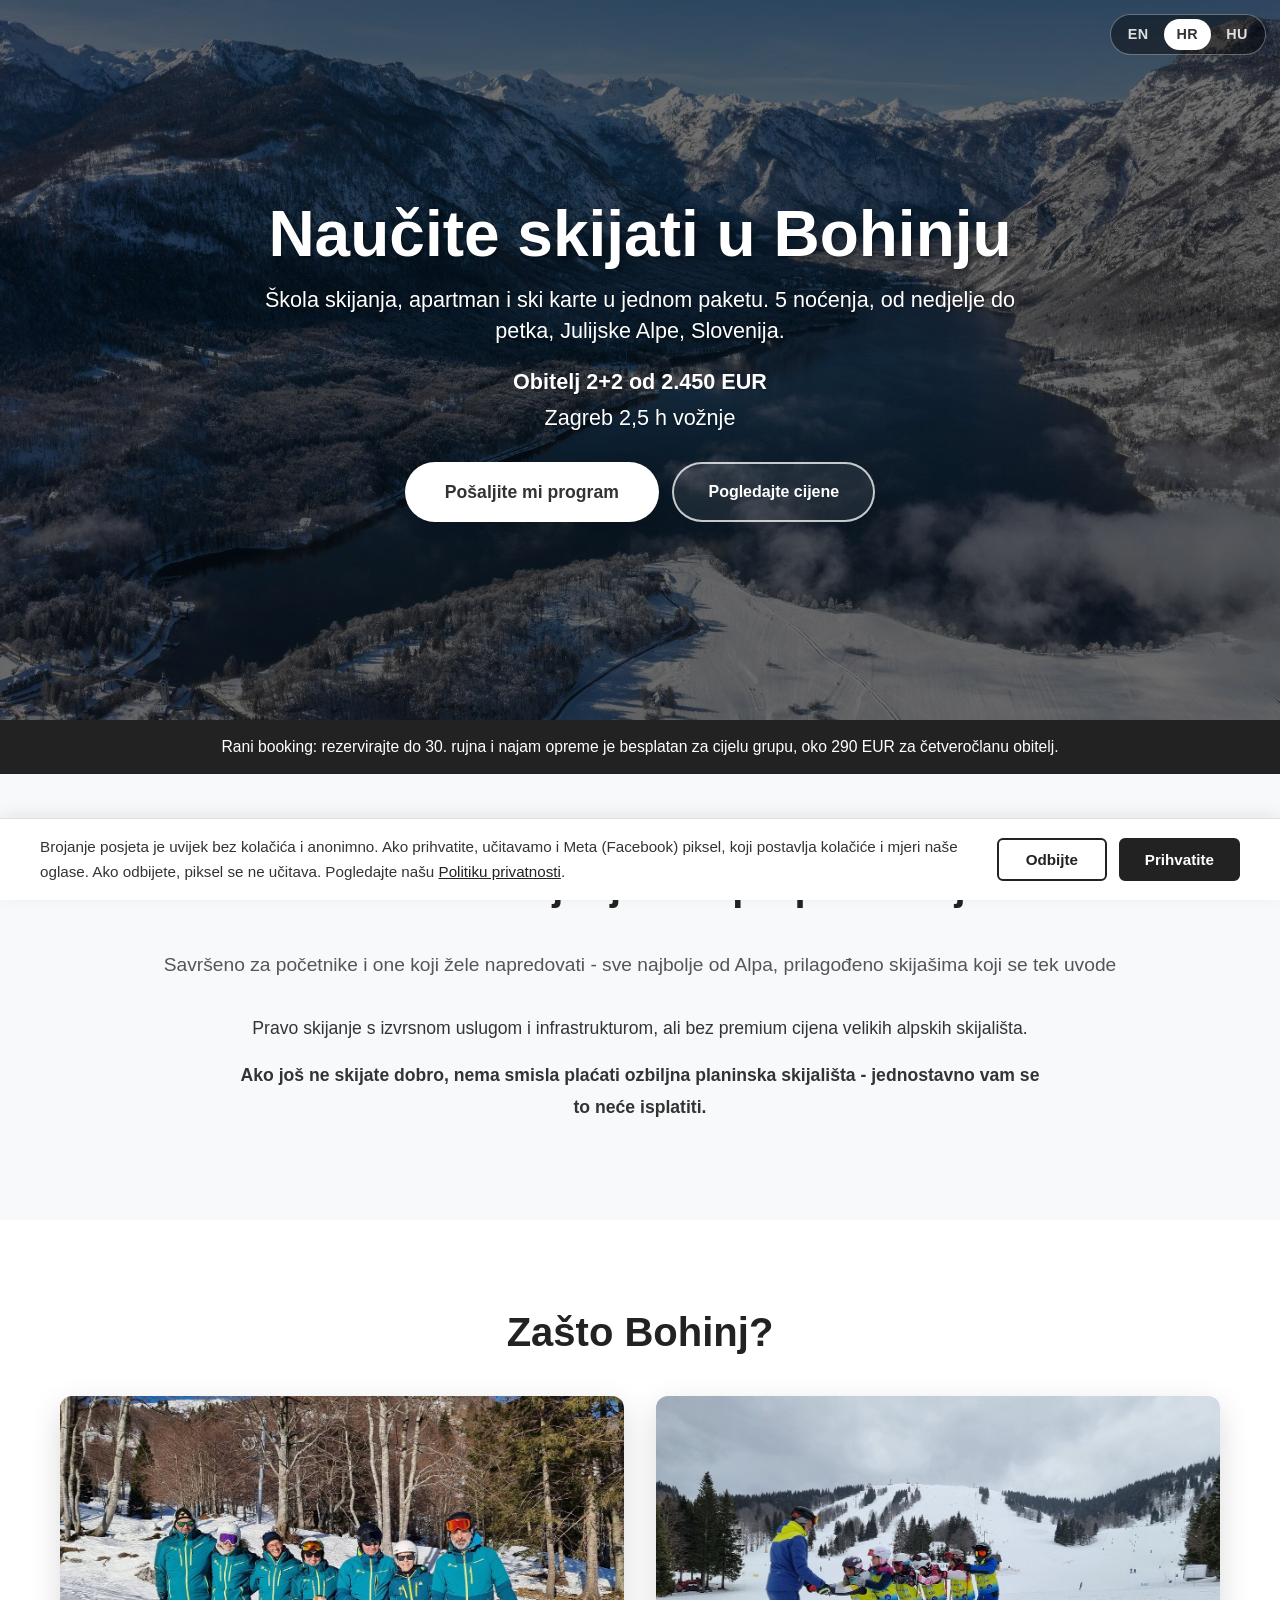
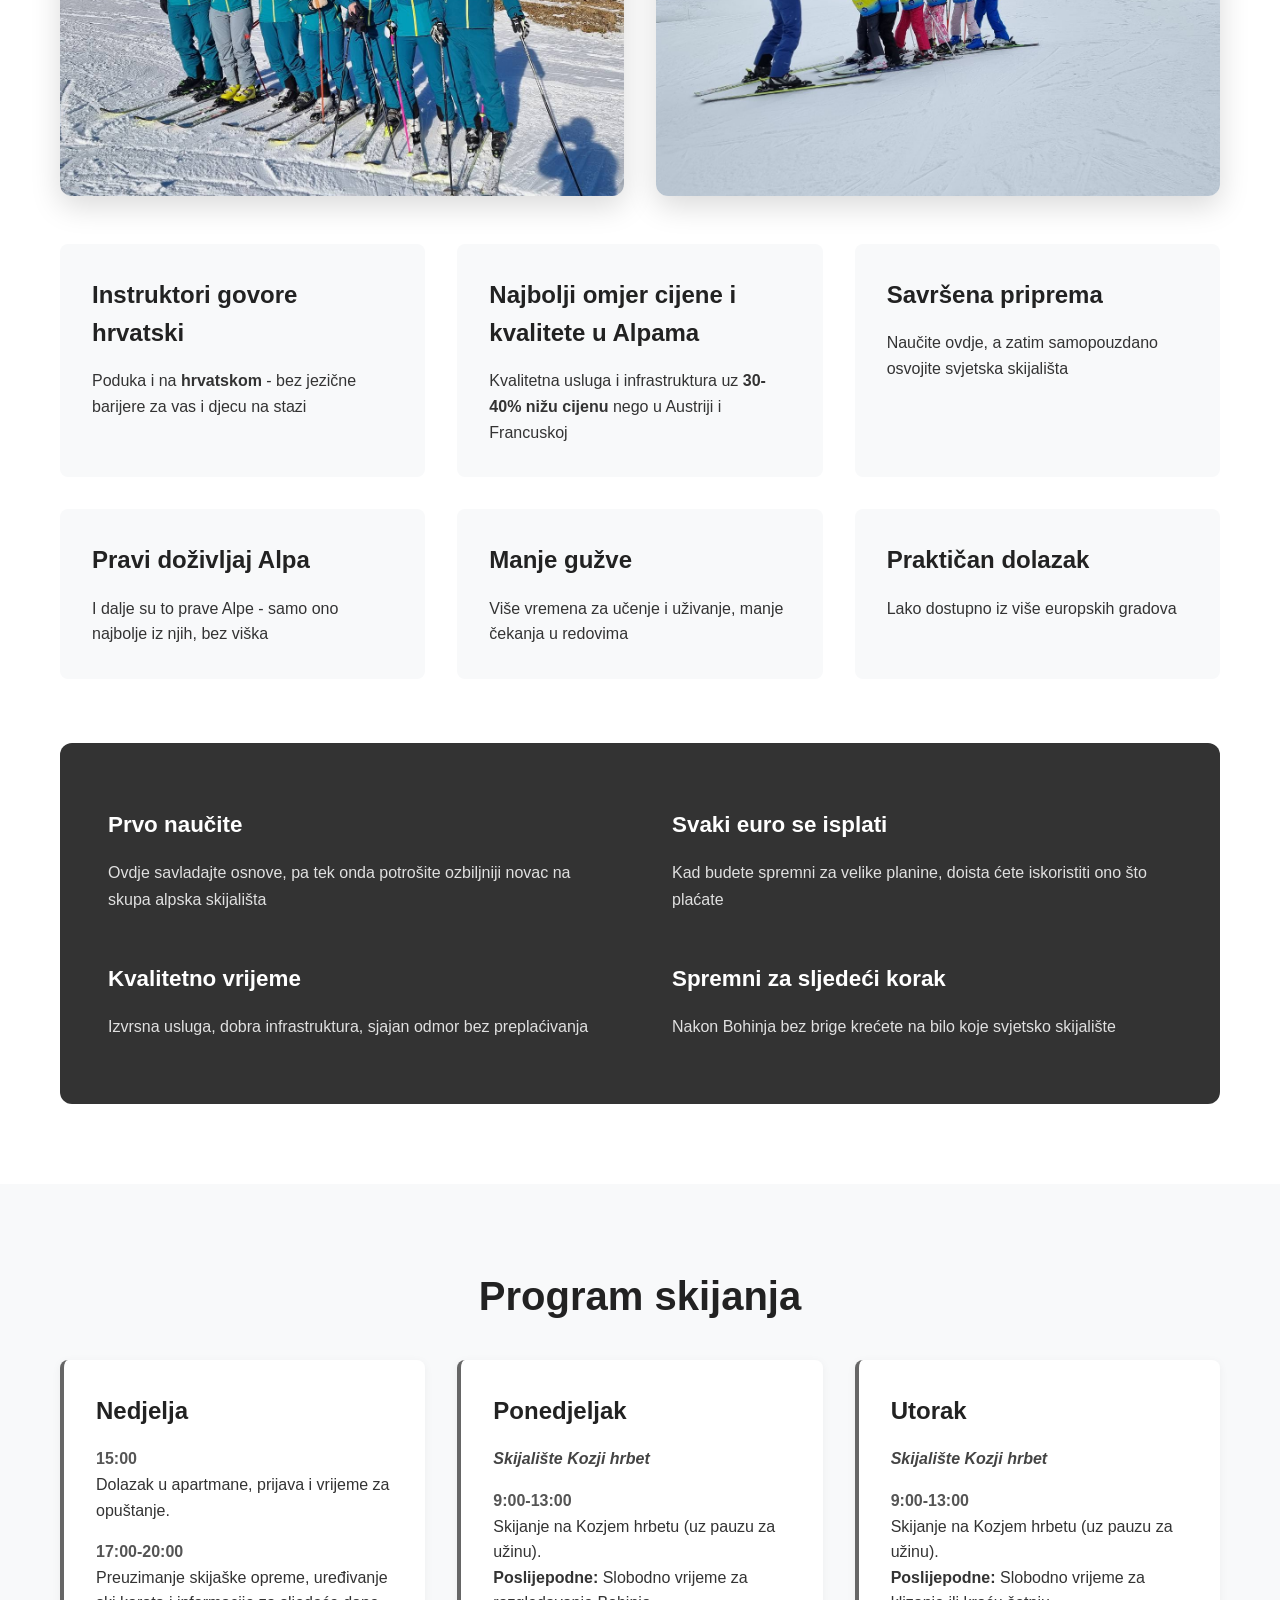
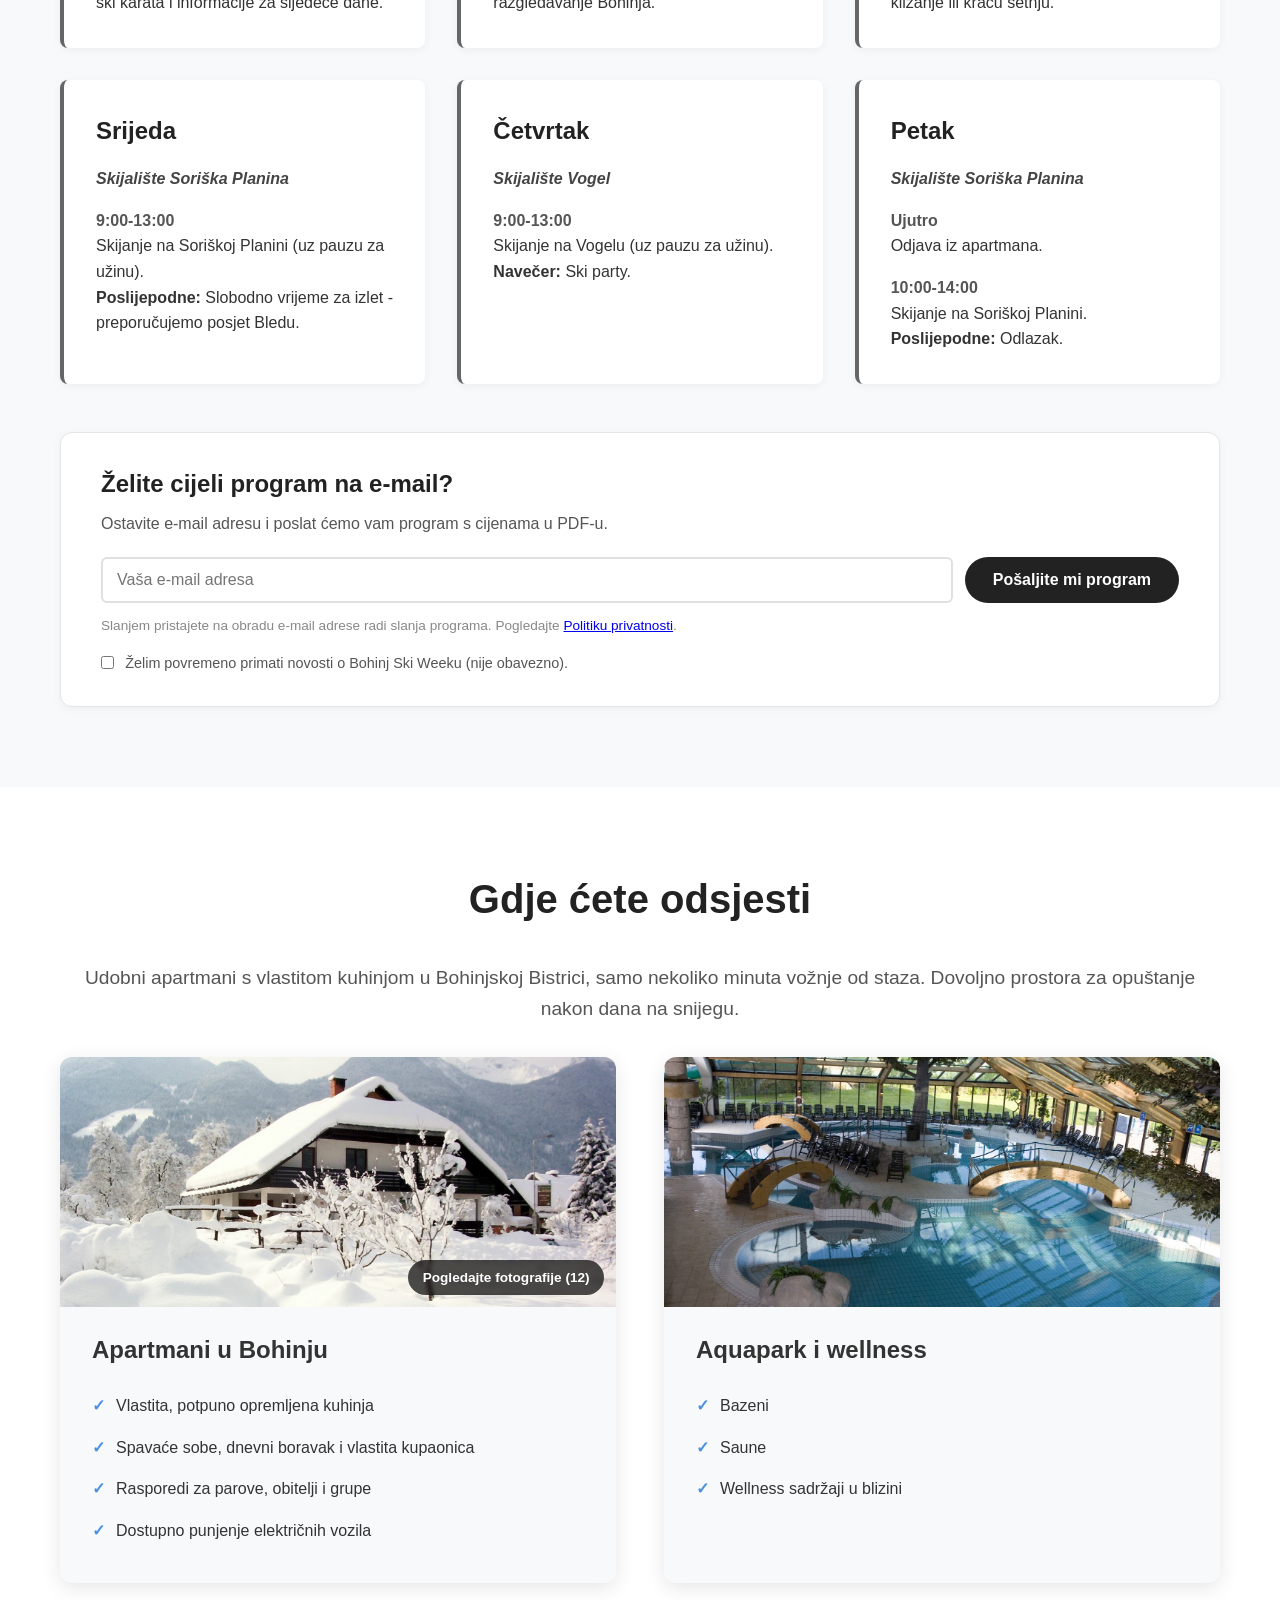
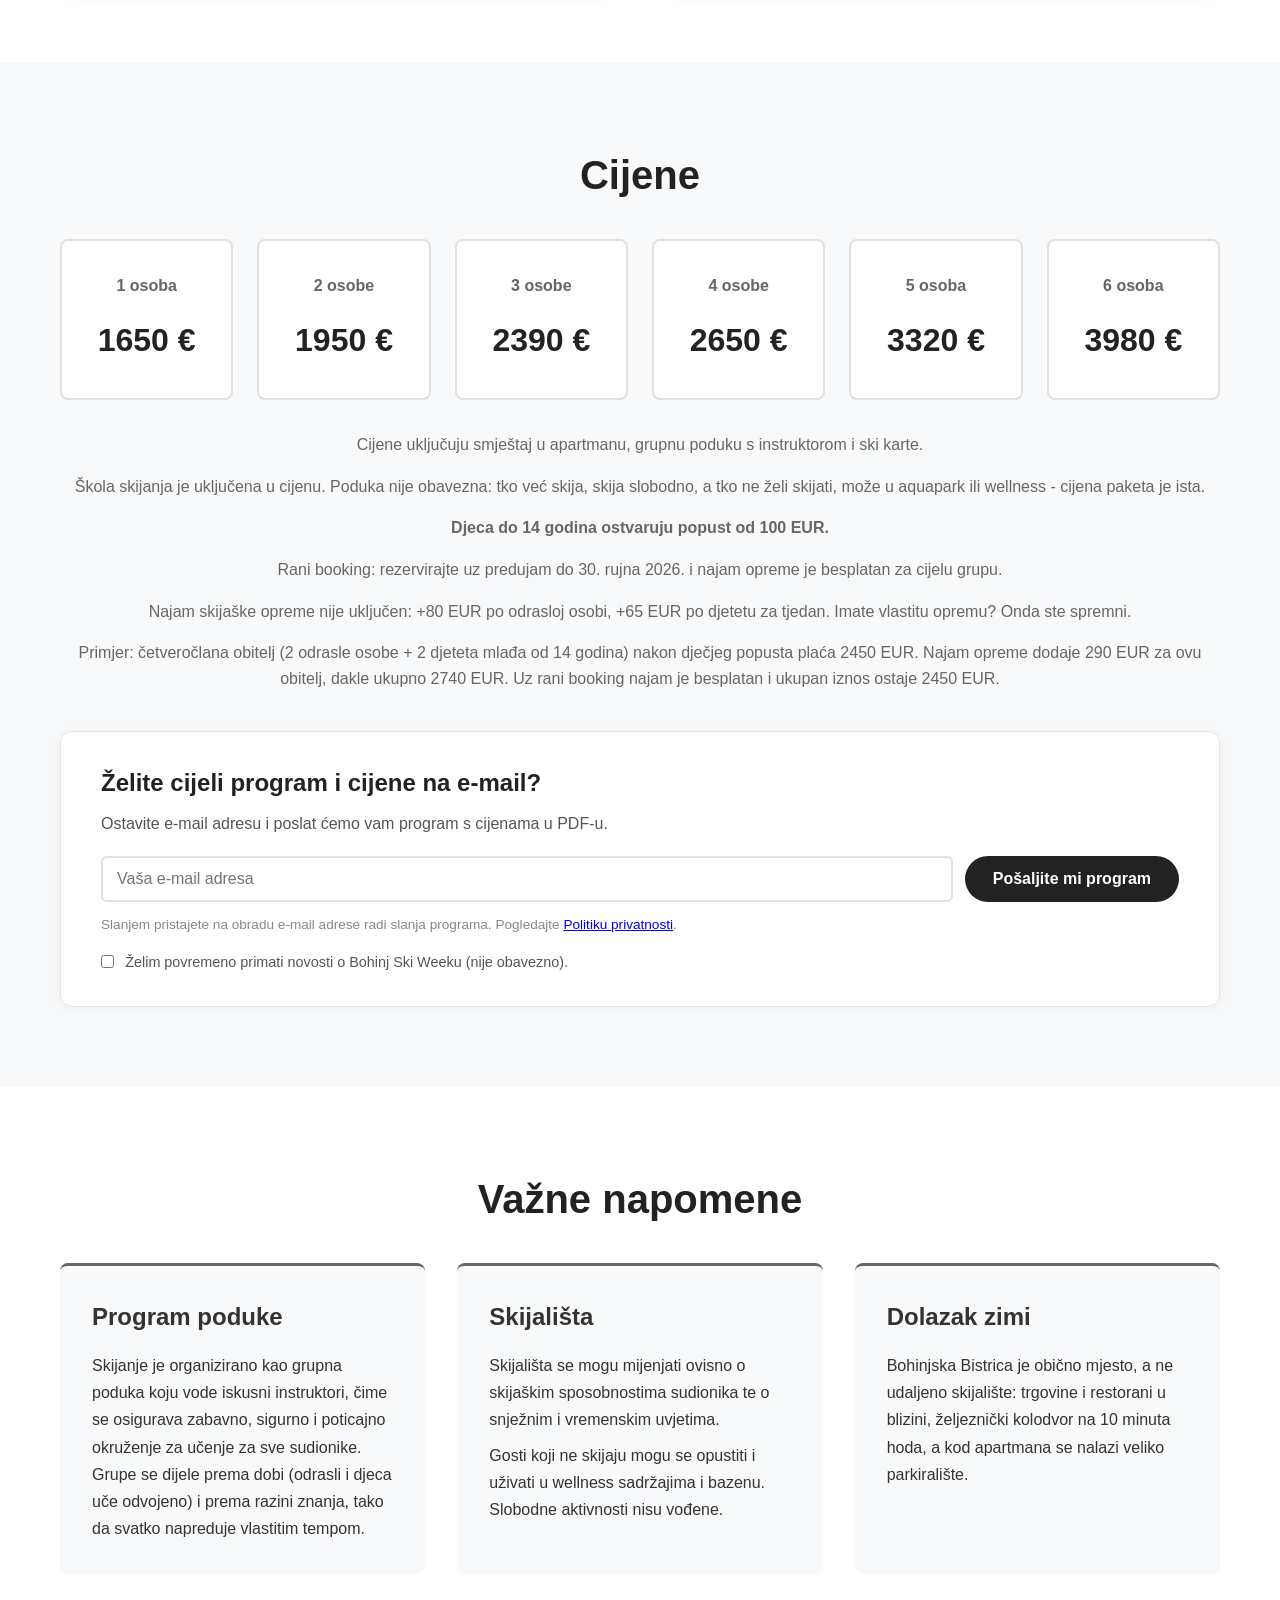
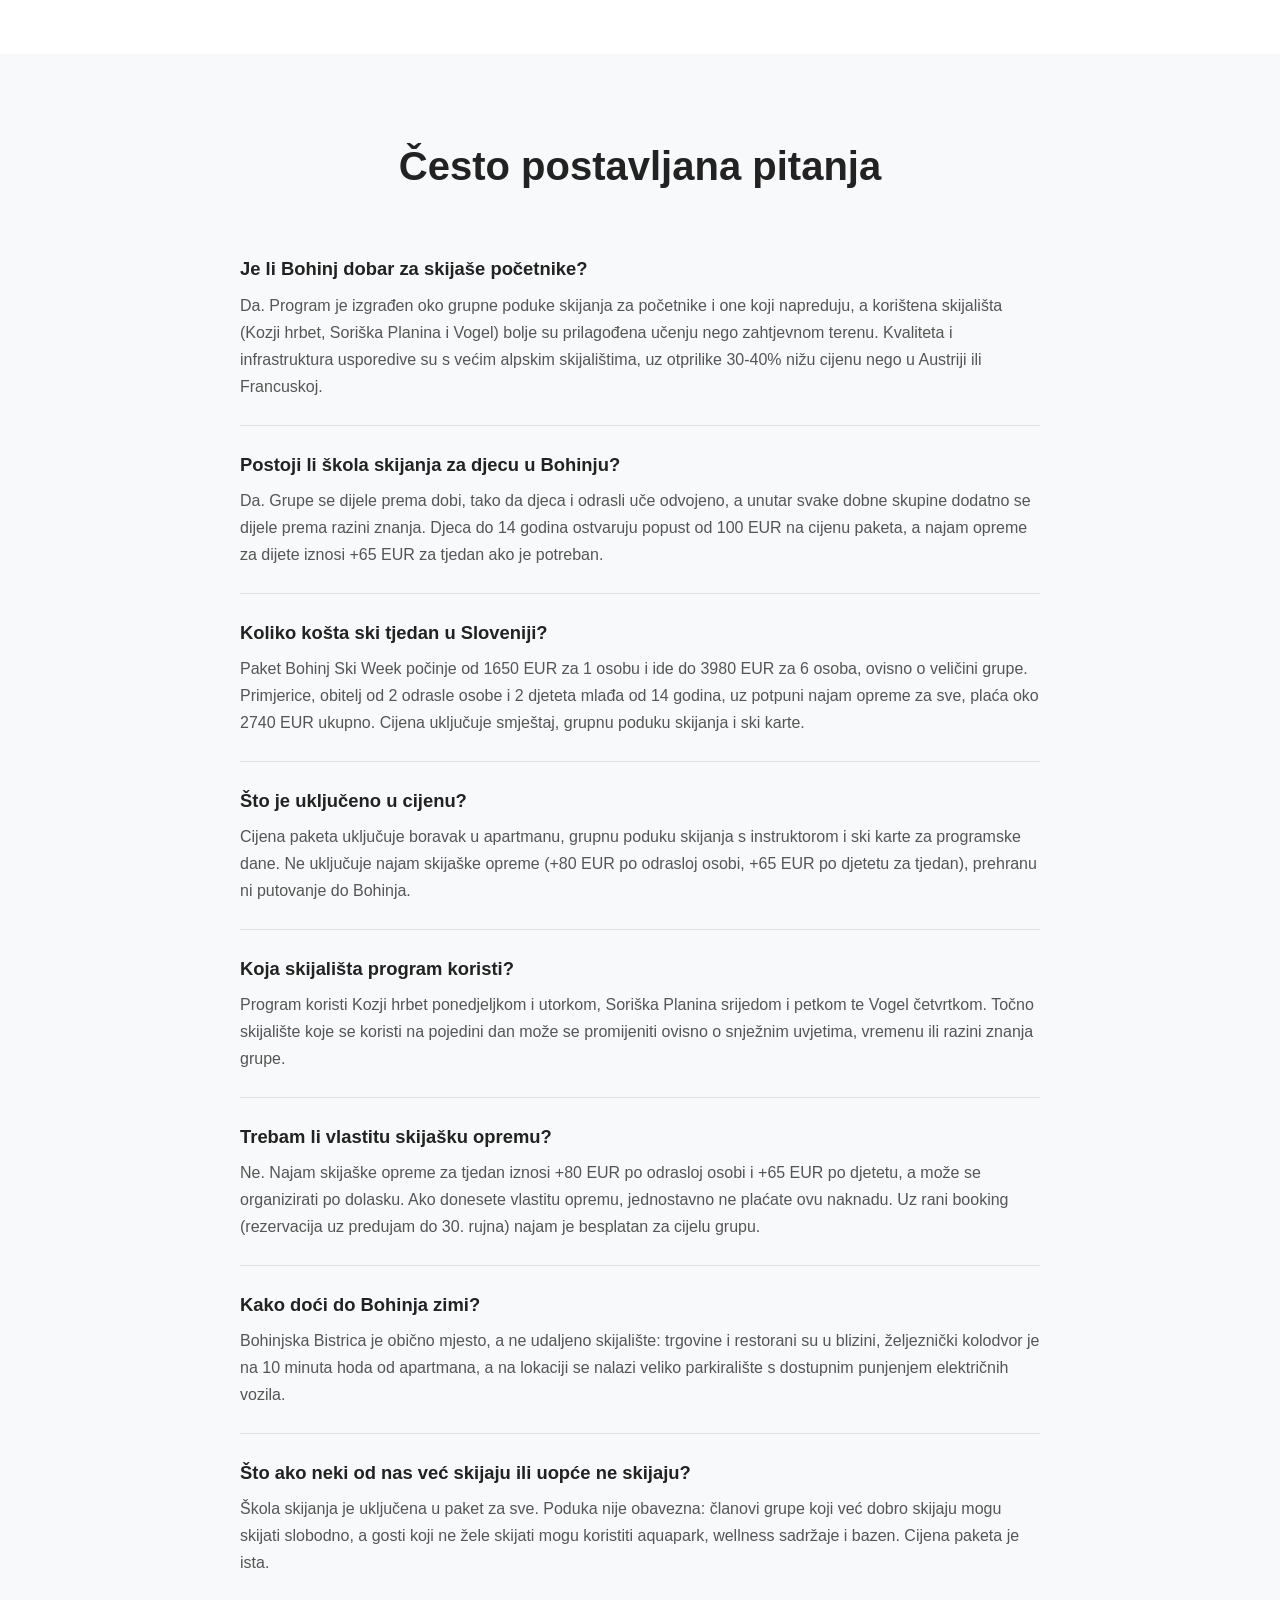
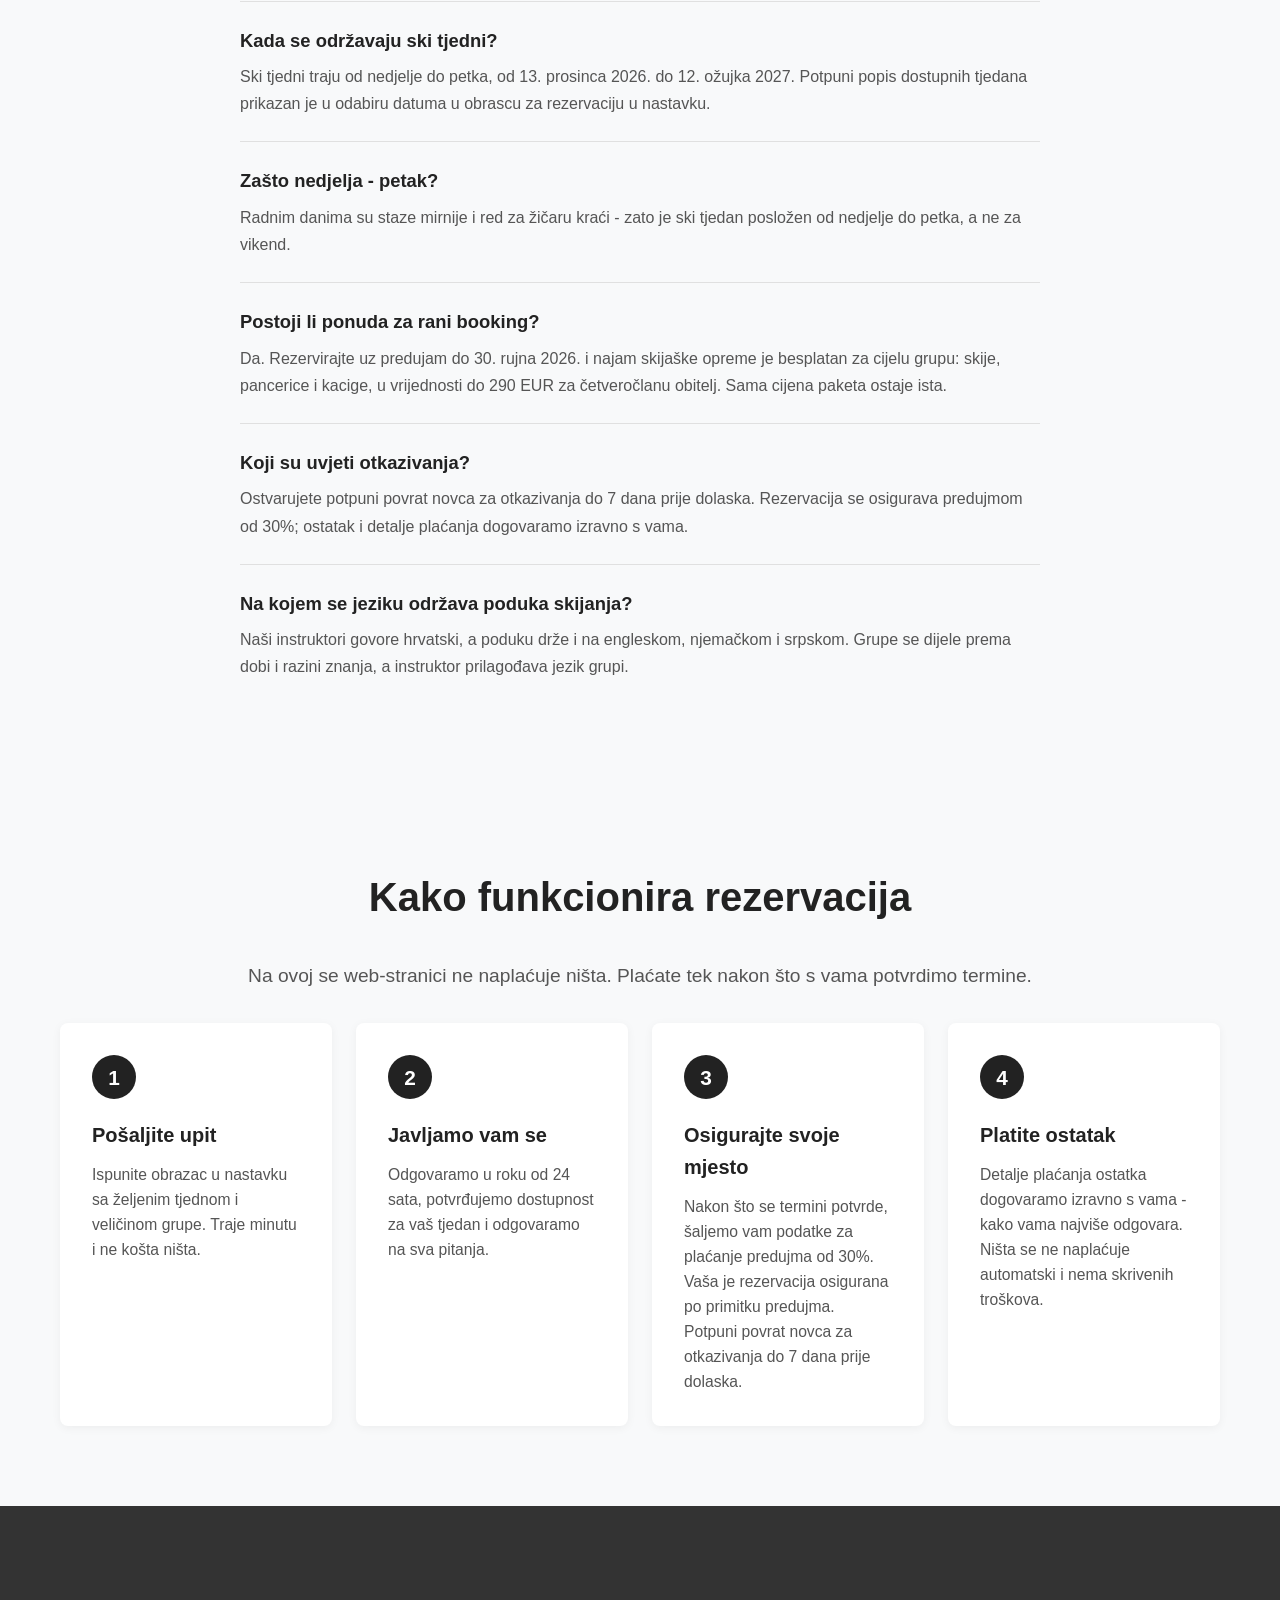
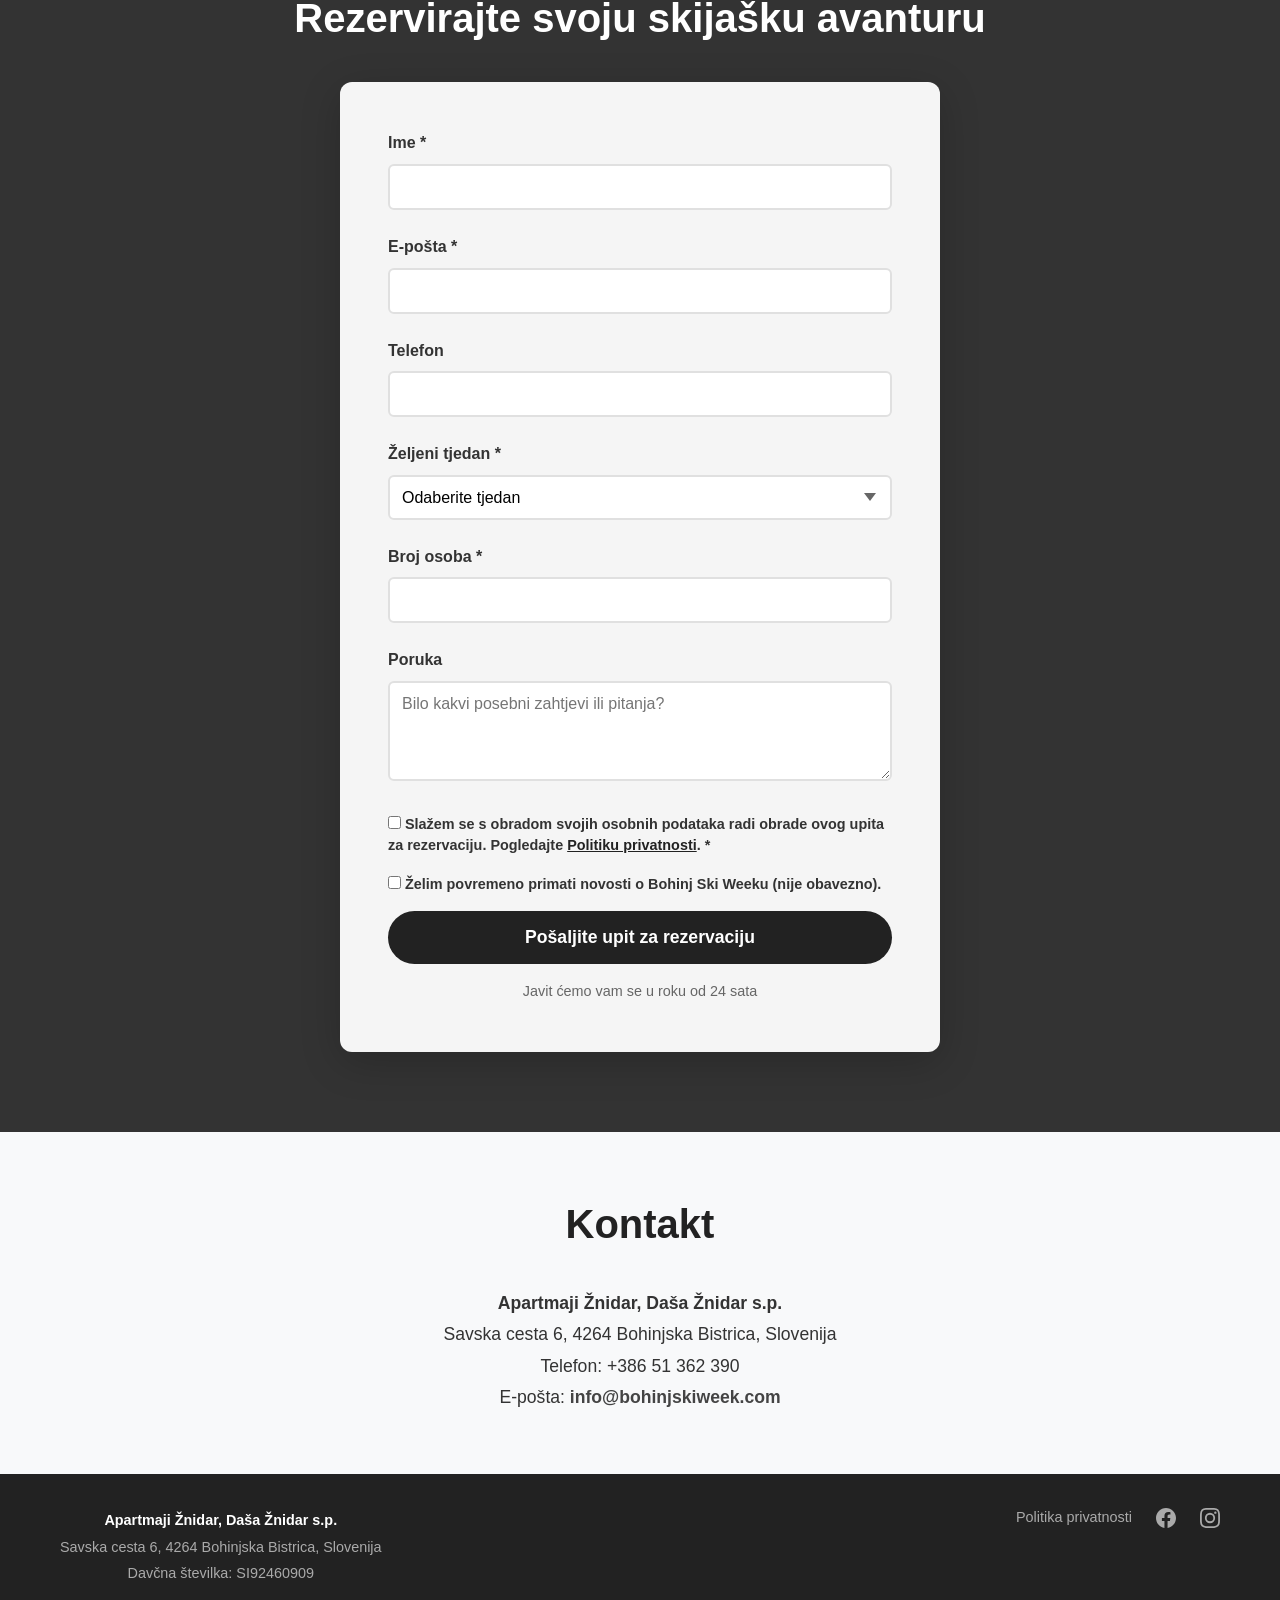
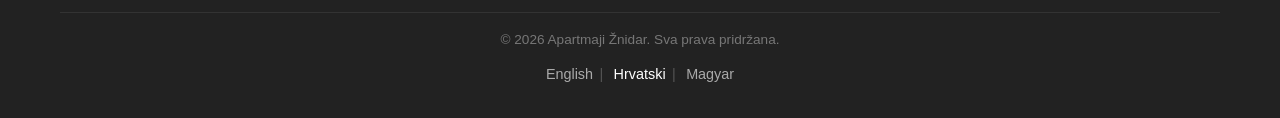
==== commit 4d5e5fe8: "School optionality copy: included for all, no price-adjustment promise, aquapark alternative Co-Auth" ====
--- a/hr/index.html
+++ b/hr/index.html
@@ -15,6 +15,7 @@
 
     <!-- Vercel Web Analytics (cookieless, anonymized) -->
     <script defer src="/_vercel/insights/script.js"></script>
+    <script defer src="/_vercel/speed-insights/script.js"></script>
 
     <!-- Open Graph -->
     <meta property="og:title" content="Naučite skijati u Bohinju, Slovenija - ski tjedan sa školom skijanja, apartmanom i ski kartama">
@@ -202,7 +203,7 @@
       "name": "Što ako neki od nas već skijaju ili uopće ne skijaju?",
       "acceptedAnswer": {
         "@type": "Answer",
-        "text": "Škola skijanja je opcionalna po osobi. Ako neki članovi vaše grupe već dobro skijaju, mogu preskočiti poduku, a ponuda se prilagođava u skladu s tim. Gosti koji uopće ne žele skijati mogu koristiti wellness sadržaje i bazen. Detalje nam javite u obrascu za rezervaciju."
+        "text": "Škola skijanja je uključena u paket za sve. Poduka nije obavezna: članovi grupe koji već dobro skijaju mogu skijati slobodno, a gosti koji ne žele skijati mogu koristiti aquapark, wellness sadržaje i bazen. Cijena paketa je ista."
       }
     },
     {
@@ -361,7 +362,7 @@
     </section>
 
     <!-- Program Section -->
-    <section class="program">
+    <section class="program" id="program">
         <div class="container">
             <h2>Program skijanja</h2>
             <div class="program-grid">
@@ -512,7 +513,7 @@
                 </div>
             </div>
             <p class="price-note">Cijene uključuju smještaj u apartmanu, grupnu poduku s instruktorom i ski karte.</p>
-            <p class="price-note">Već skijate? Škola skijanja je opcionalna po osobi: napišite u obrascu za rezervaciju tko treba poduku i prilagodit ćemo ponudu.</p>
+            <p class="price-note">Škola skijanja je uključena u cijenu. Poduka nije obavezna: tko već skija, skija slobodno, a tko ne želi skijati, može u aquapark ili wellness - cijena paketa je ista.</p>
             <p class="price-note"><strong>Djeca do 14 godina ostvaruju popust od 100 EUR.</strong></p>
             <p class="price-note">Rani booking: rezervirajte uz predujam do 30. rujna 2026. i najam opreme je besplatan za cijelu grupu.</p>
             <p class="price-note">Najam skijaške opreme nije uključen: +80 EUR po odrasloj osobi, +65 EUR po djetetu za tjedan. Imate vlastitu opremu? Onda ste spremni.</p>
@@ -595,7 +596,7 @@
                 </div>
                 <div class="faq-item">
                     <h3>Što ako neki od nas već skijaju ili uopće ne skijaju?</h3>
-                    <p>Škola skijanja je opcionalna po osobi. Ako neki članovi vaše grupe već dobro skijaju, mogu preskočiti poduku, a ponuda se prilagođava u skladu s tim. Gosti koji uopće ne žele skijati mogu koristiti wellness sadržaje i bazen. Detalje nam javite u obrascu za rezervaciju.</p>
+                    <p>Škola skijanja je uključena u paket za sve. Poduka nije obavezna: članovi grupe koji već dobro skijaju mogu skijati slobodno, a gosti koji ne žele skijati mogu koristiti aquapark, wellness sadržaje i bazen. Cijena paketa je ista.</p>
                 </div>
                 <div class="faq-item">
                     <h3>Kada se održavaju ski tjedni?</h3>
--- a/styles.css
+++ b/styles.css
@@ -1130,11 +1130,26 @@
 }
 
 @media (max-width: 600px) {
+    .cookie-banner {
+        padding: 0.6rem 0.9rem;
+    }
+    .cookie-banner-content {
+        gap: 0.6rem;
+    }
+    .cookie-banner-text {
+        font-size: 0.78rem;
+        line-height: 1.35;
+        min-width: 0;
+    }
     .cookie-banner-buttons {
         width: 100%;
+        gap: 0.6rem;
     }
     .cookie-btn {
         flex: 1;
+        padding: 0.5rem 1rem;
+        font-size: 0.9rem;
+        min-width: 0;
     }
 }
 
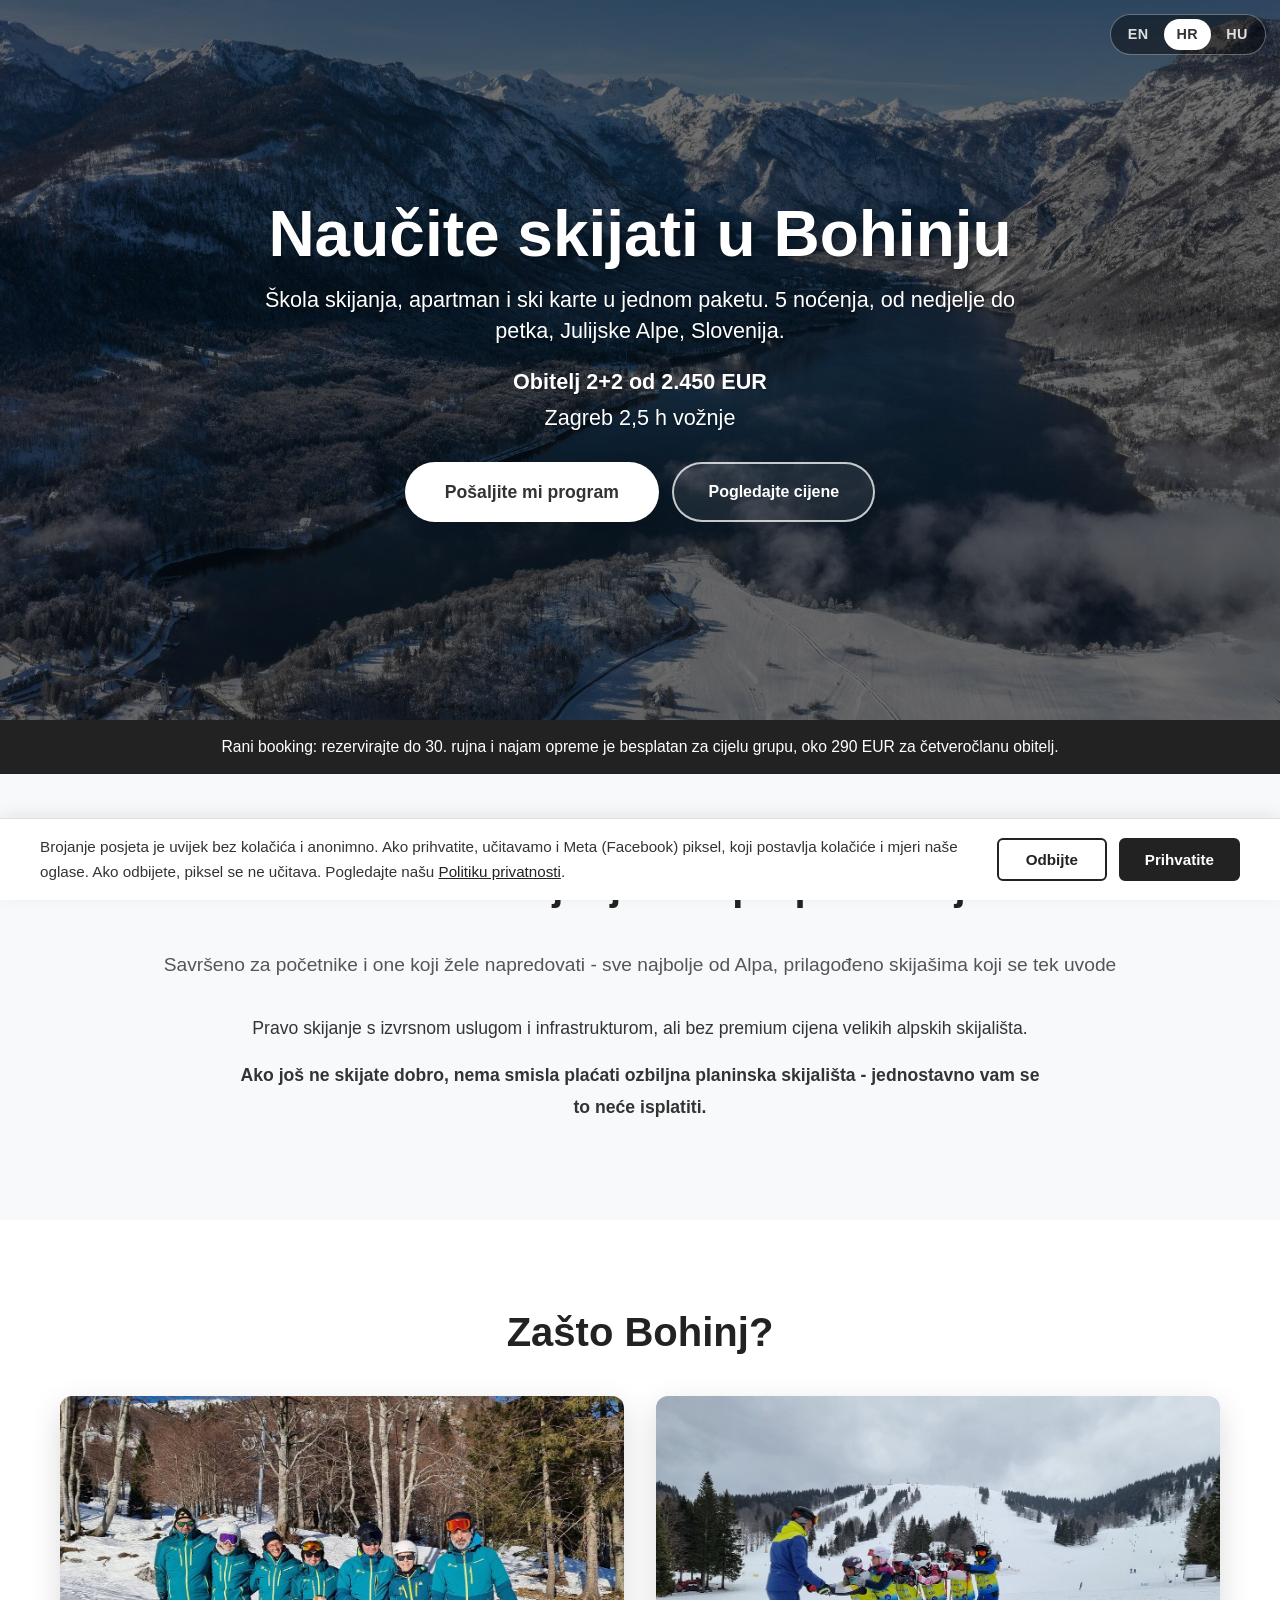
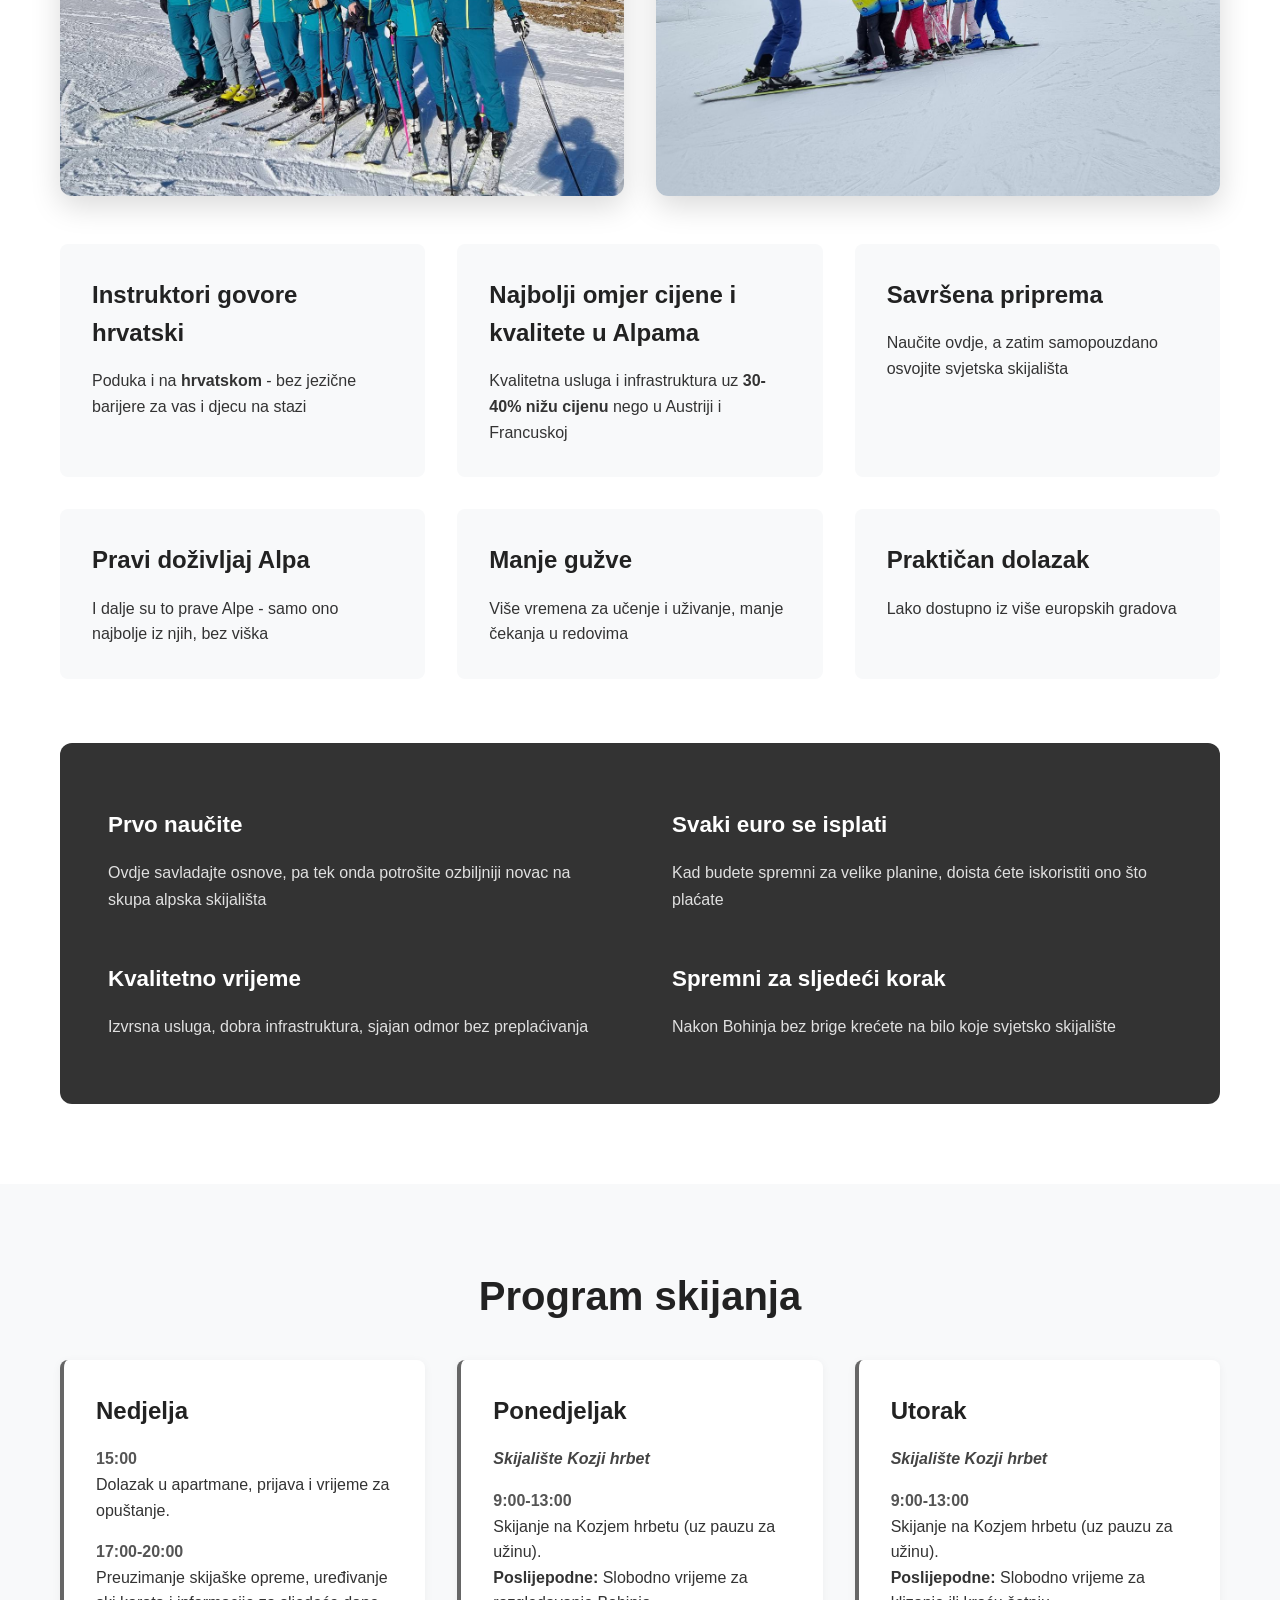
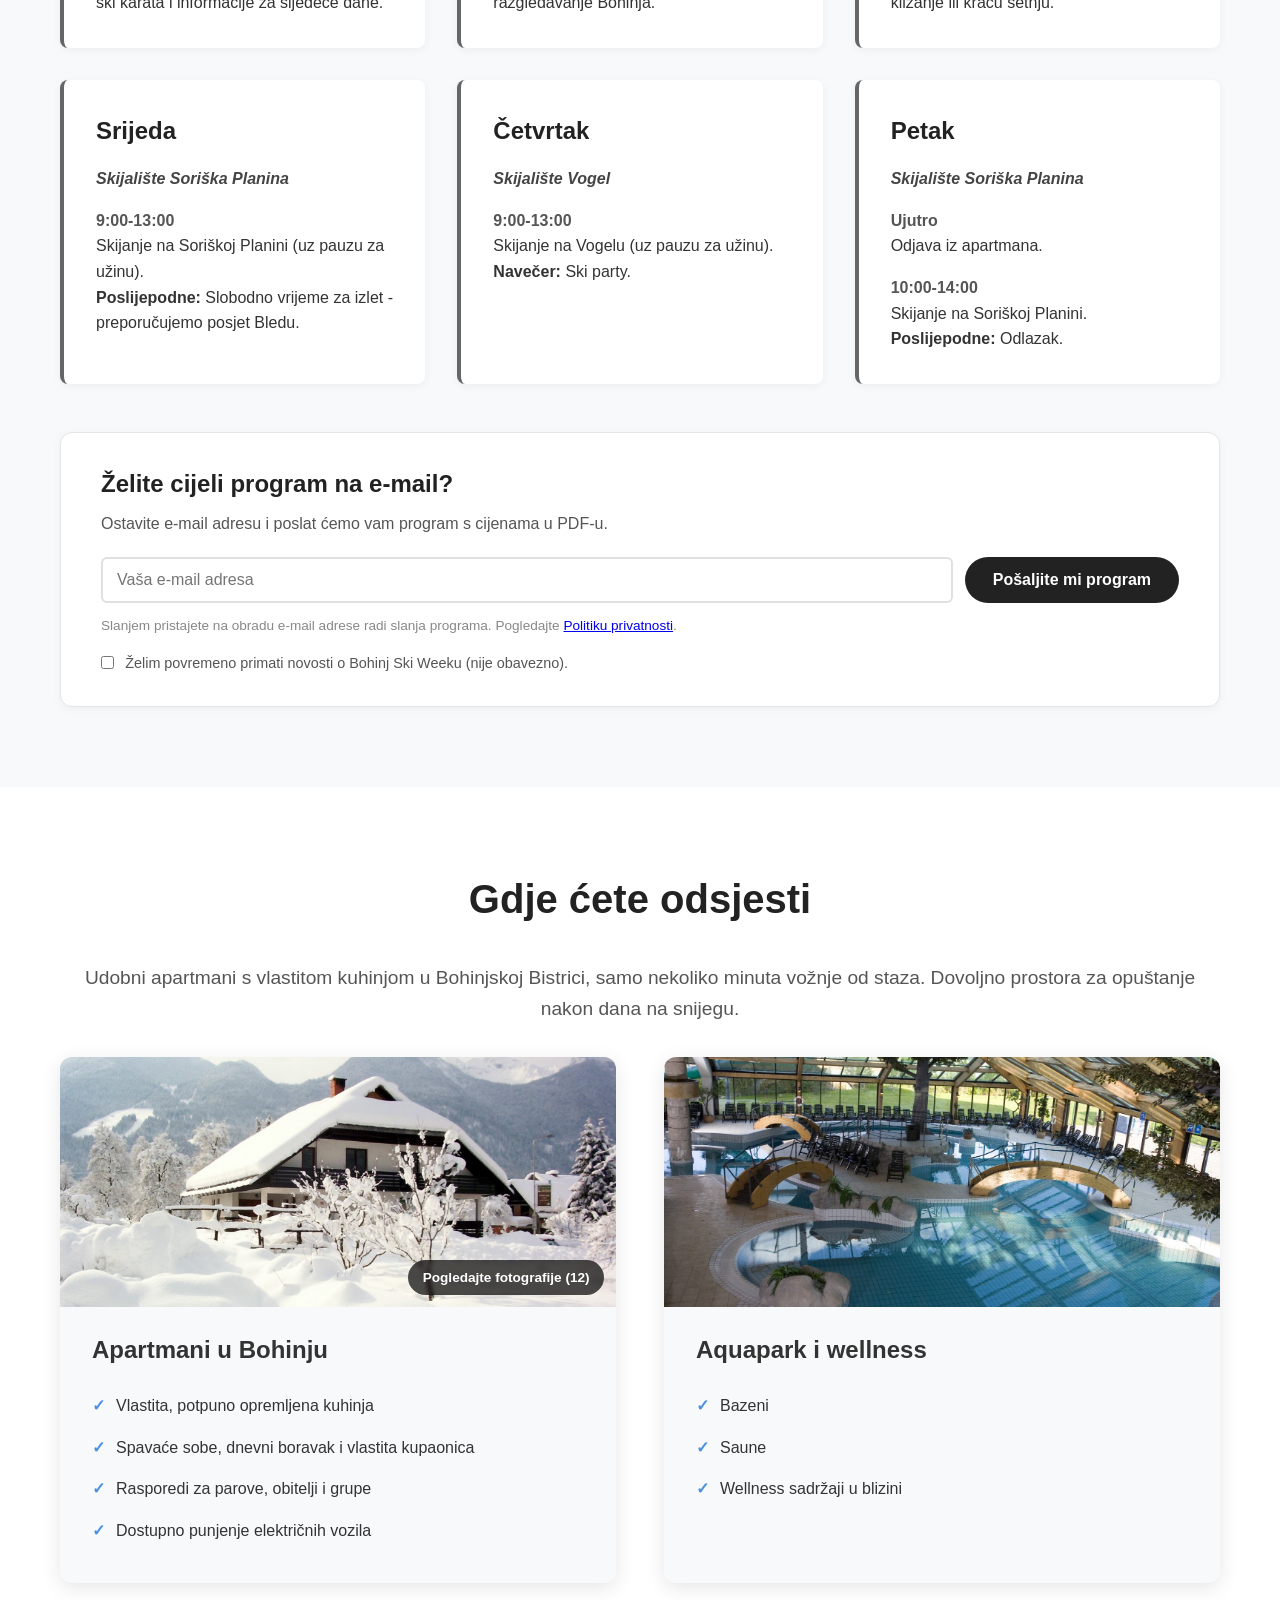
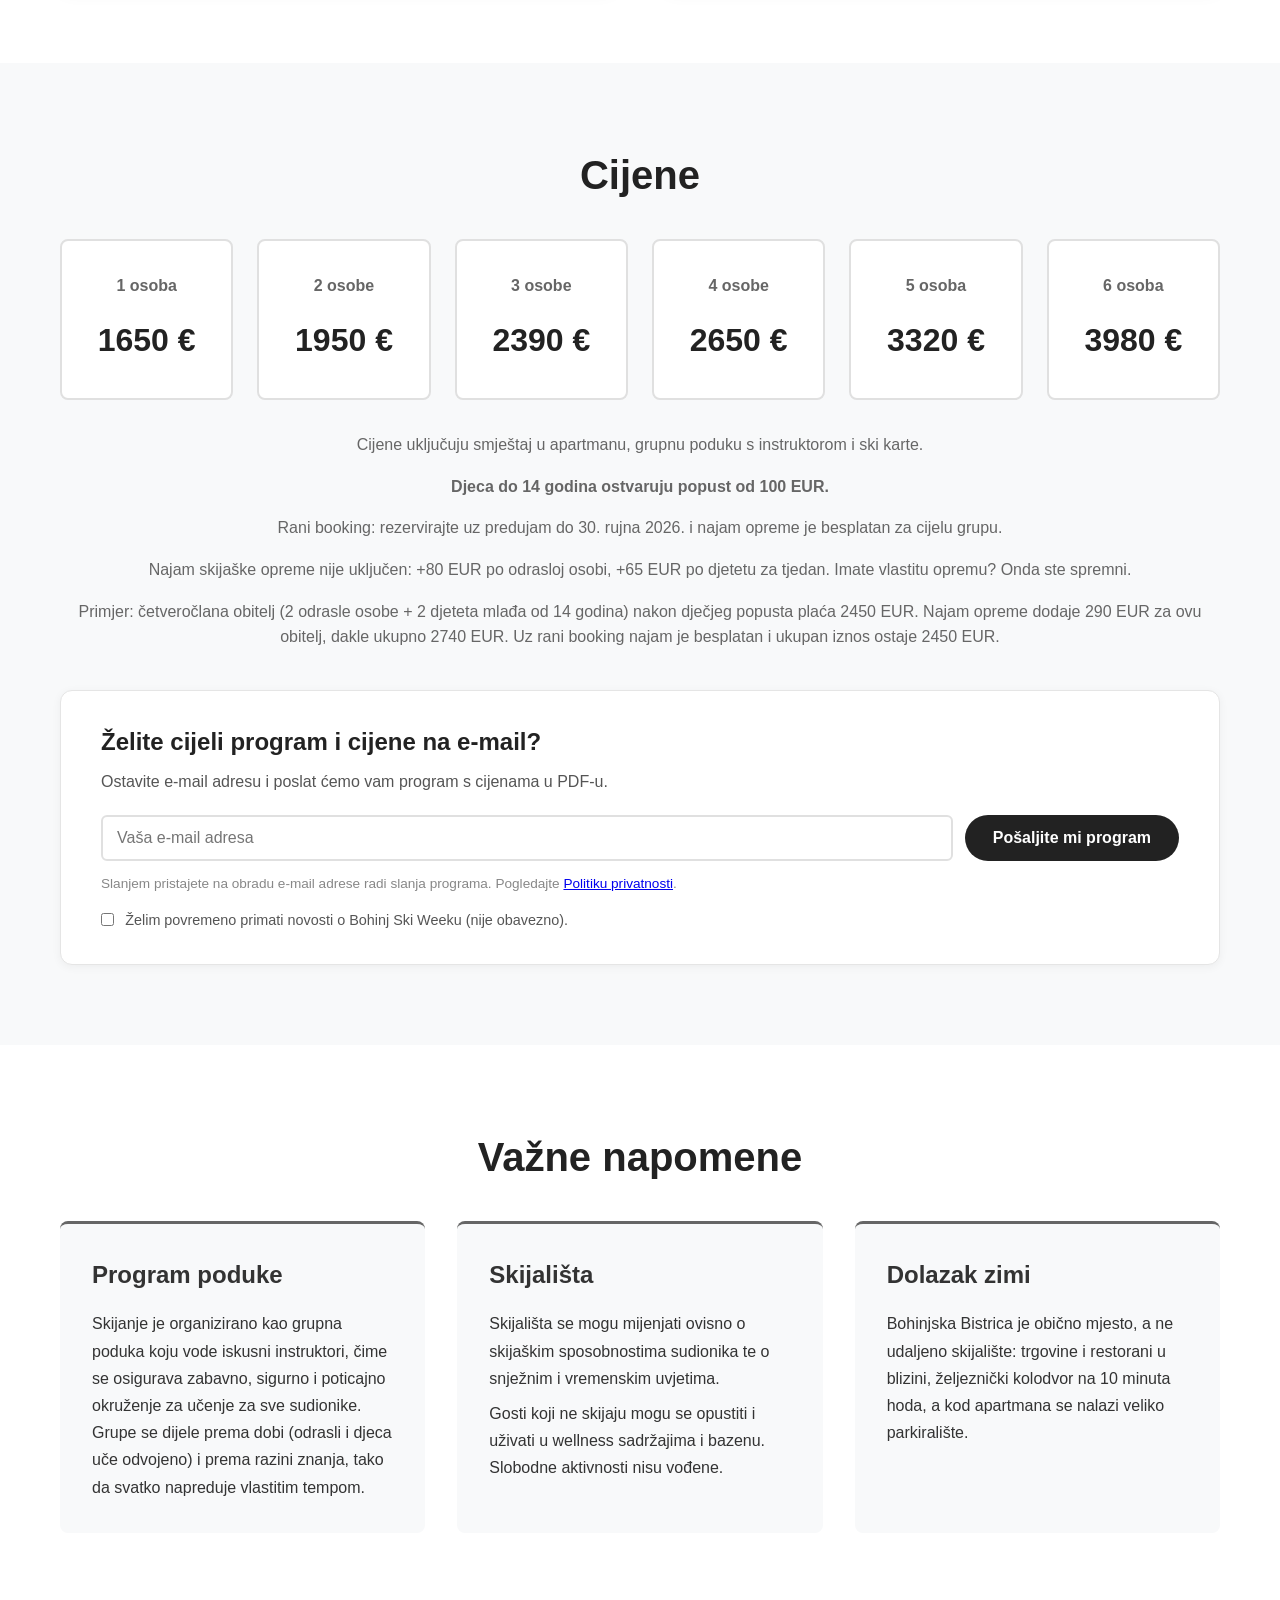
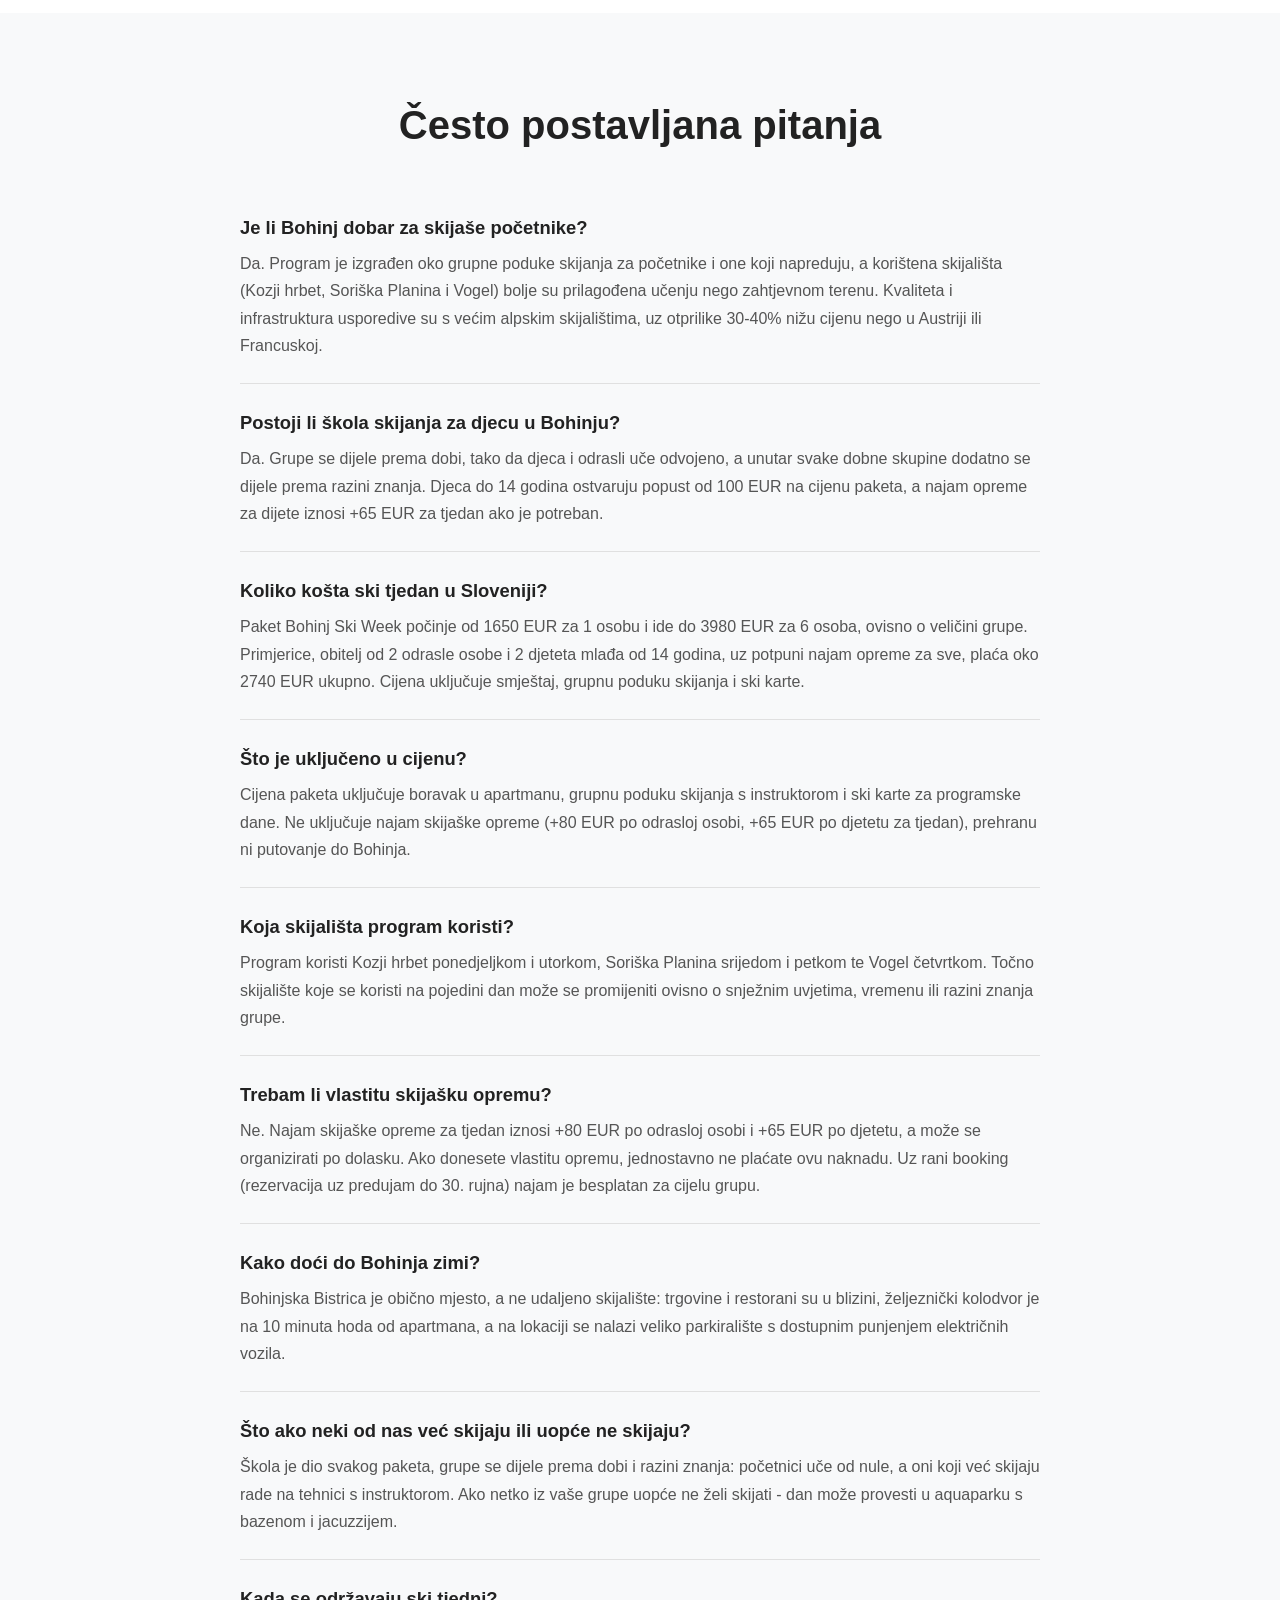
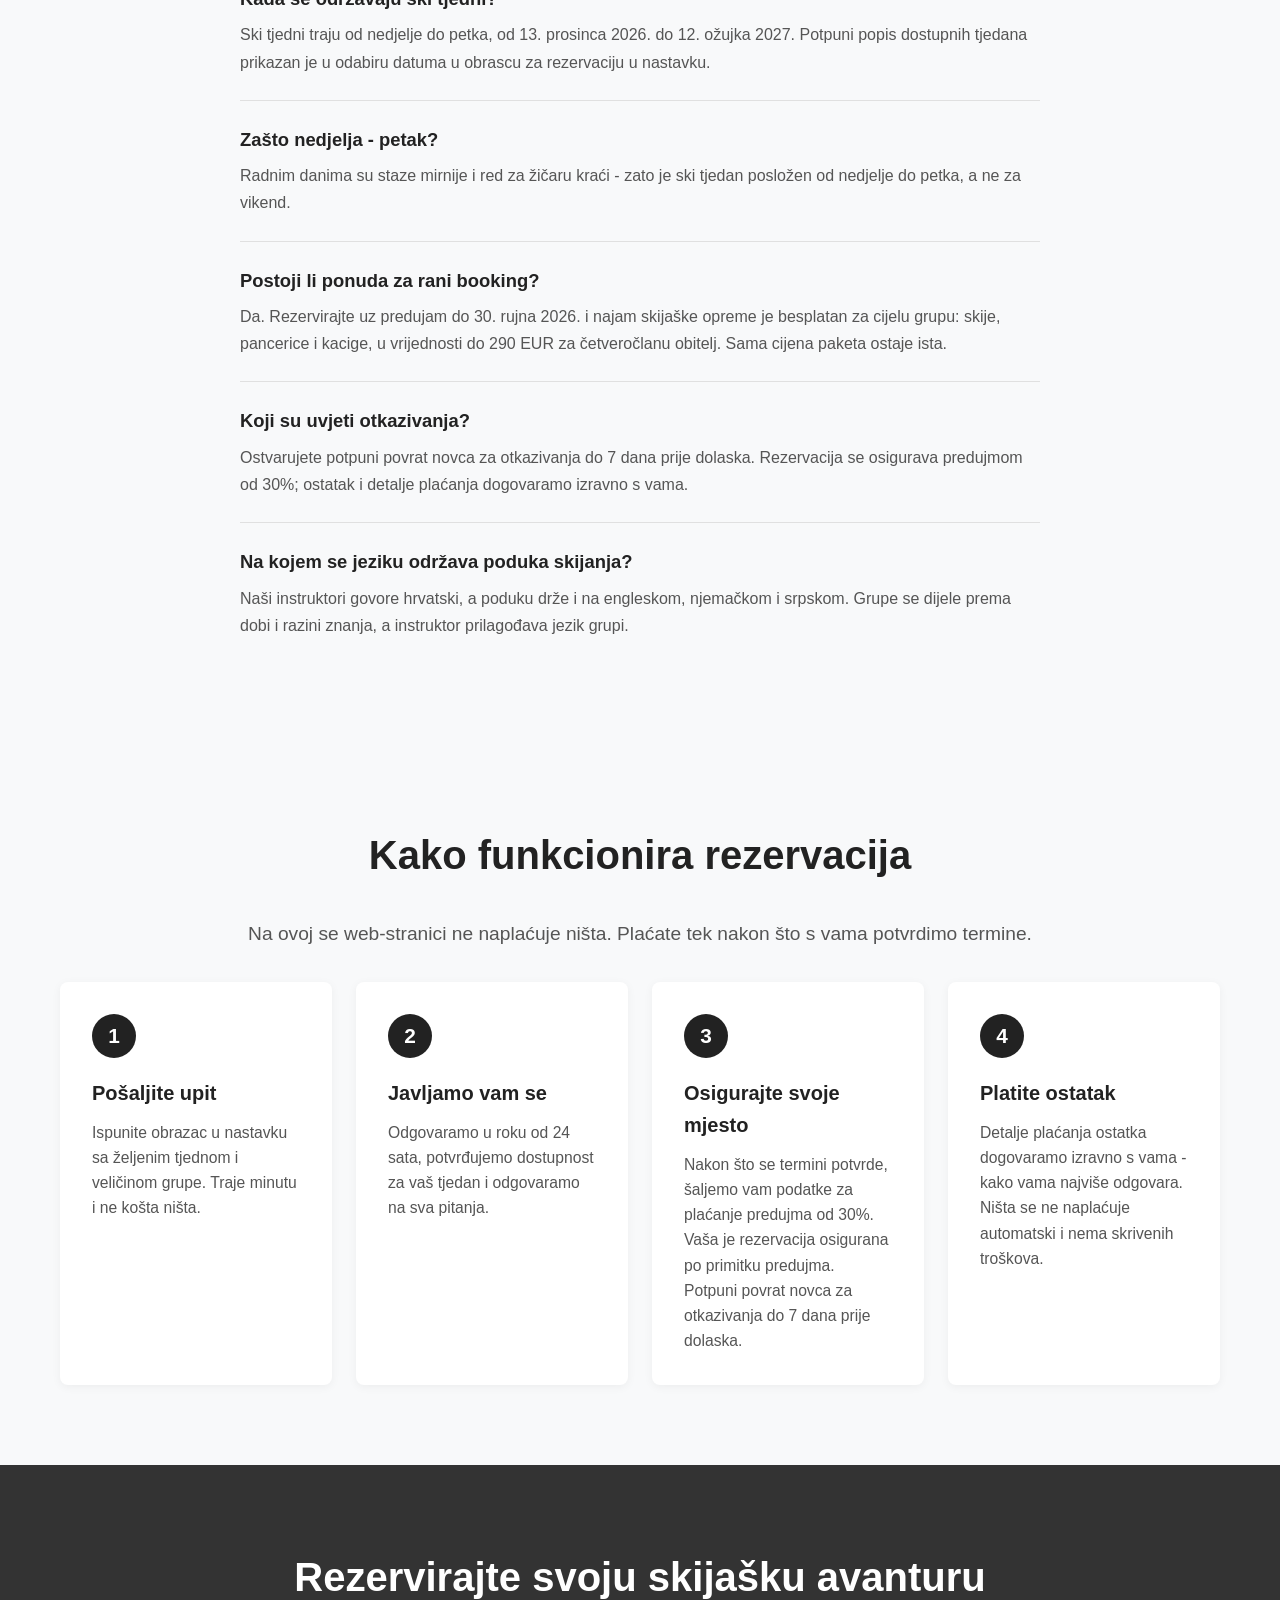
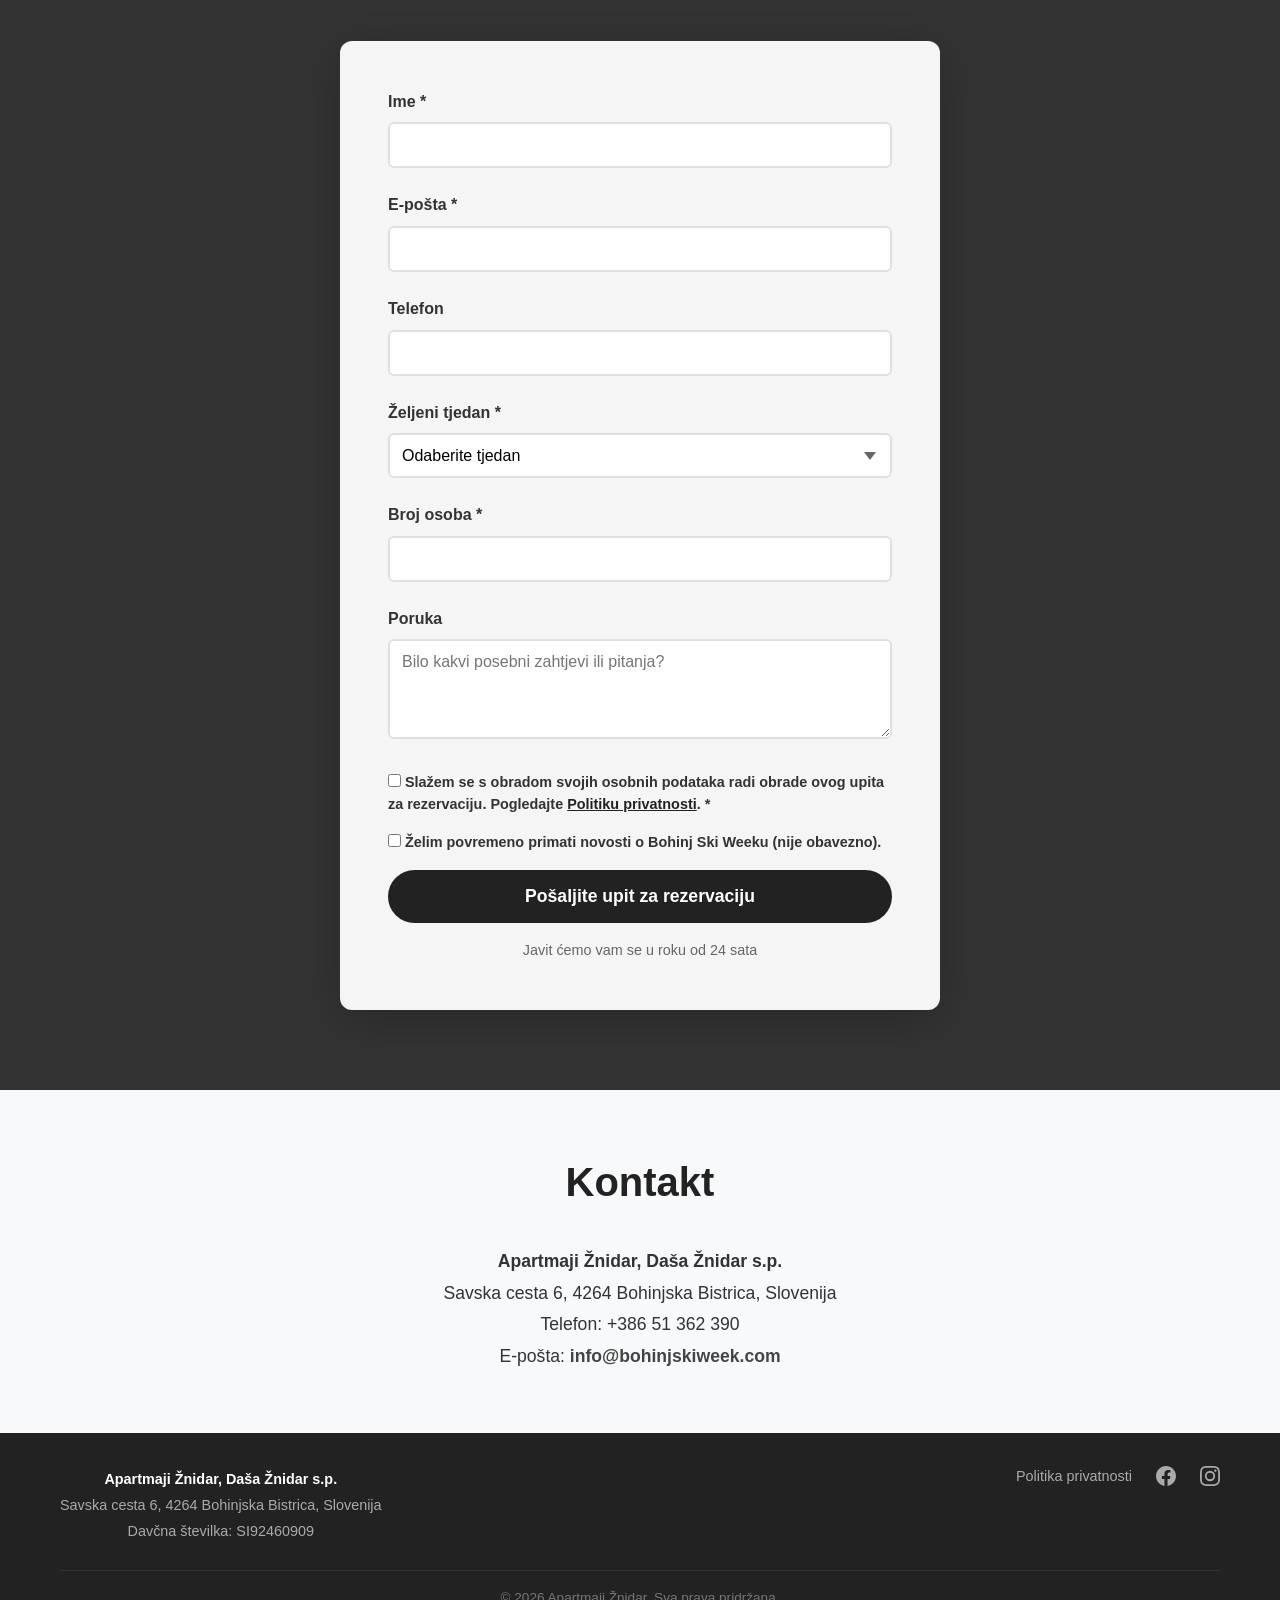
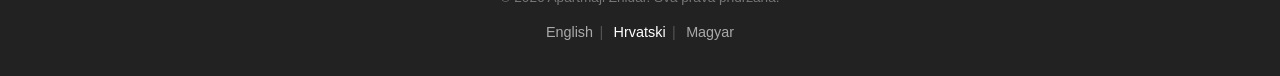
==== commit a8a61d32: "FAQ: school as progress for all levels, aquapark for non-skiers; drop optionality note from prices b" ====
--- a/hr/index.html
+++ b/hr/index.html
@@ -203,7 +203,7 @@
       "name": "Što ako neki od nas već skijaju ili uopće ne skijaju?",
       "acceptedAnswer": {
         "@type": "Answer",
-        "text": "Škola skijanja je uključena u paket za sve. Poduka nije obavezna: članovi grupe koji već dobro skijaju mogu skijati slobodno, a gosti koji ne žele skijati mogu koristiti aquapark, wellness sadržaje i bazen. Cijena paketa je ista."
+        "text": "Škola je dio svakog paketa, grupe se dijele prema dobi i razini znanja: početnici uče od nule, a oni koji već skijaju rade na tehnici s instruktorom. Ako netko iz vaše grupe uopće ne želi skijati - dan može provesti u aquaparku s bazenom i jacuzzijem."
       }
     },
     {
@@ -513,7 +513,6 @@
                 </div>
             </div>
             <p class="price-note">Cijene uključuju smještaj u apartmanu, grupnu poduku s instruktorom i ski karte.</p>
-            <p class="price-note">Škola skijanja je uključena u cijenu. Poduka nije obavezna: tko već skija, skija slobodno, a tko ne želi skijati, može u aquapark ili wellness - cijena paketa je ista.</p>
             <p class="price-note"><strong>Djeca do 14 godina ostvaruju popust od 100 EUR.</strong></p>
             <p class="price-note">Rani booking: rezervirajte uz predujam do 30. rujna 2026. i najam opreme je besplatan za cijelu grupu.</p>
             <p class="price-note">Najam skijaške opreme nije uključen: +80 EUR po odrasloj osobi, +65 EUR po djetetu za tjedan. Imate vlastitu opremu? Onda ste spremni.</p>
@@ -596,7 +595,7 @@
                 </div>
                 <div class="faq-item">
                     <h3>Što ako neki od nas već skijaju ili uopće ne skijaju?</h3>
-                    <p>Škola skijanja je uključena u paket za sve. Poduka nije obavezna: članovi grupe koji već dobro skijaju mogu skijati slobodno, a gosti koji ne žele skijati mogu koristiti aquapark, wellness sadržaje i bazen. Cijena paketa je ista.</p>
+                    <p>Škola je dio svakog paketa, grupe se dijele prema dobi i razini znanja: početnici uče od nule, a oni koji već skijaju rade na tehnici s instruktorom. Ako netko iz vaše grupe uopće ne želi skijati - dan može provesti u aquaparku s bazenom i jacuzzijem.</p>
                 </div>
                 <div class="faq-item">
                     <h3>Kada se održavaju ski tjedni?</h3>
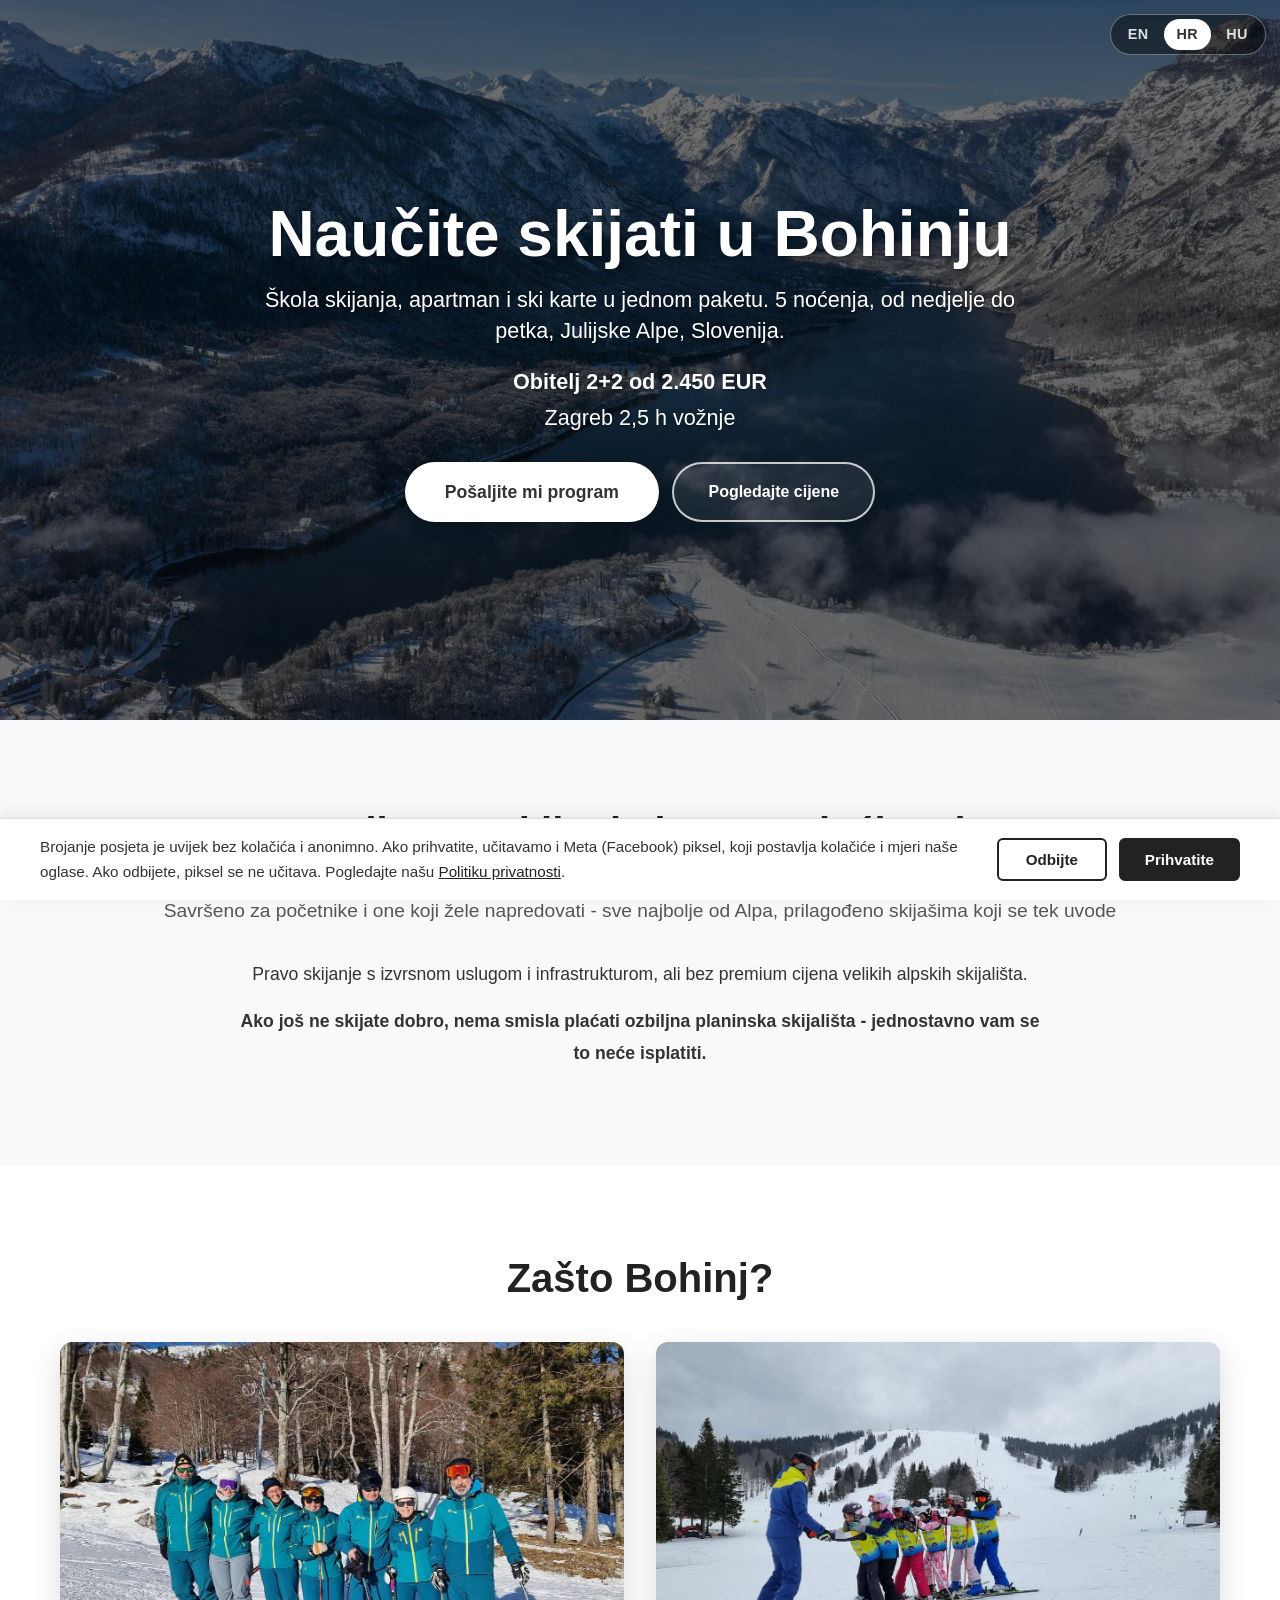
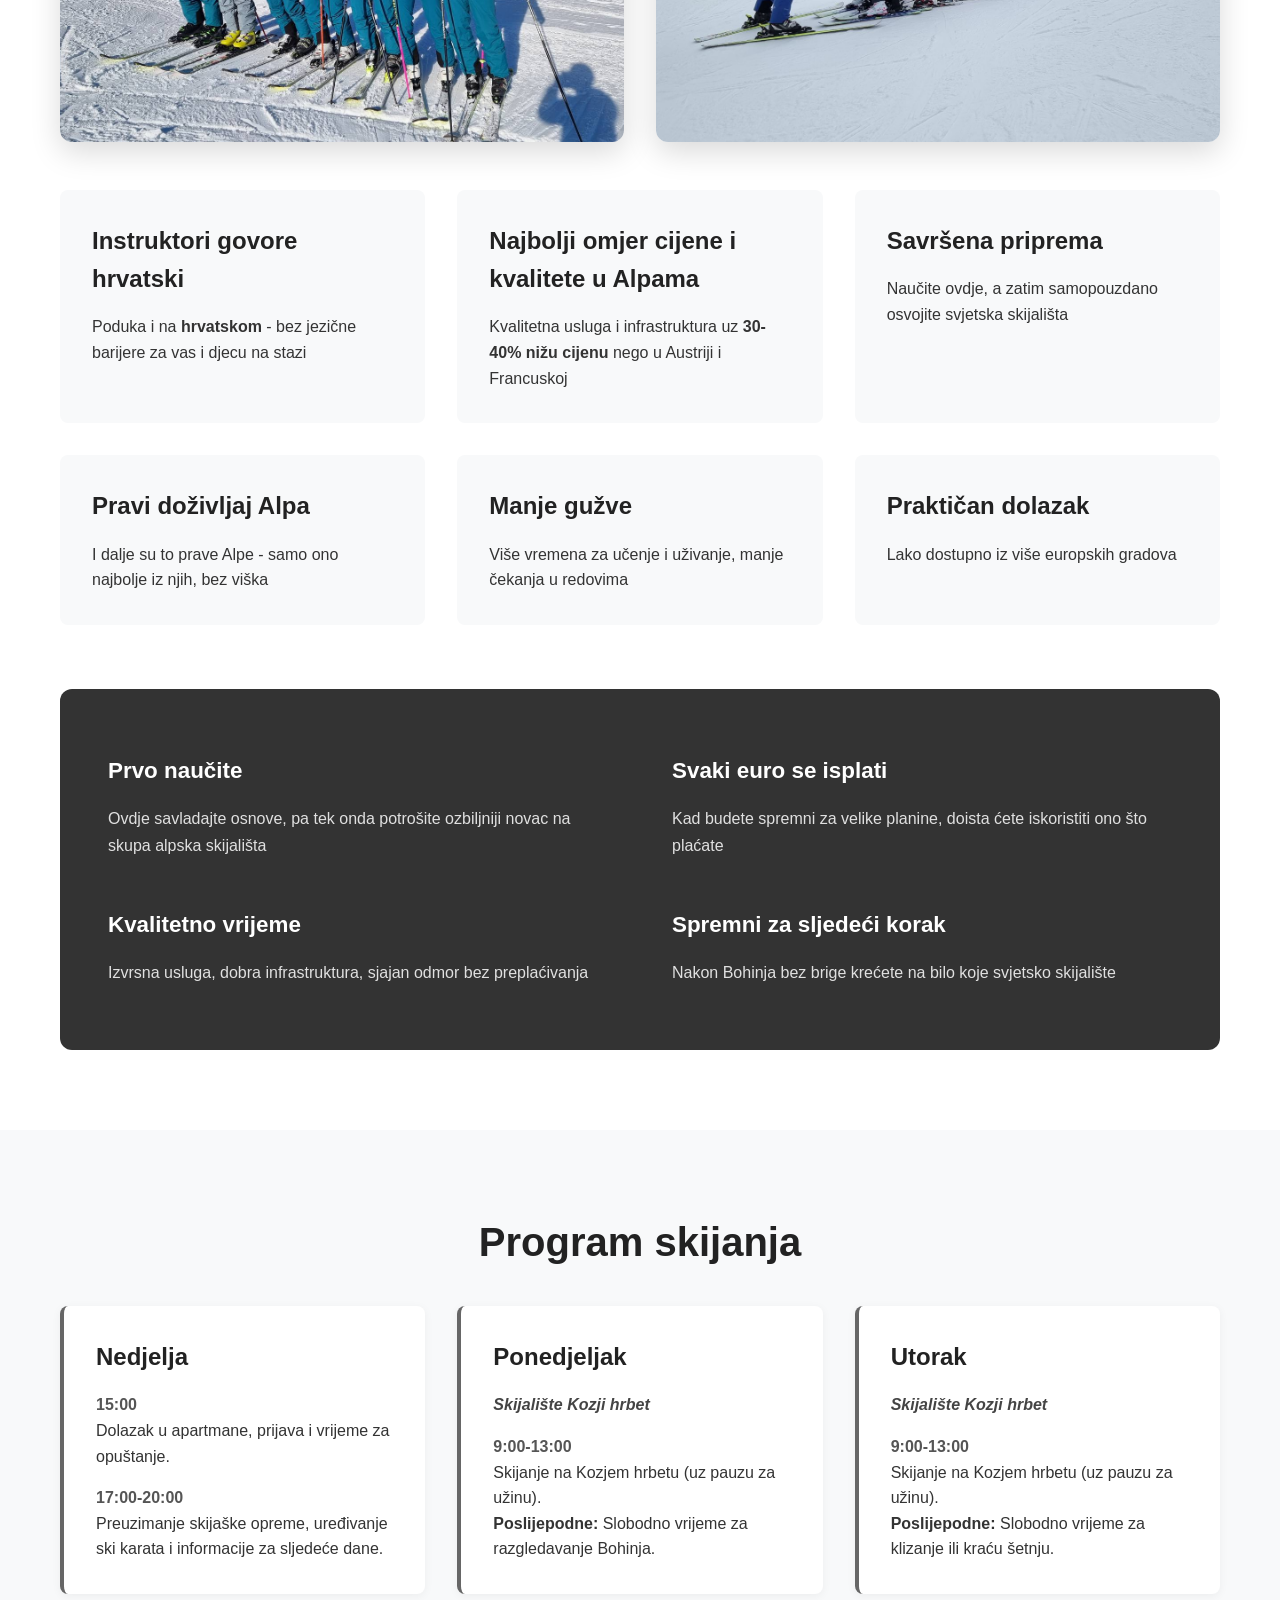
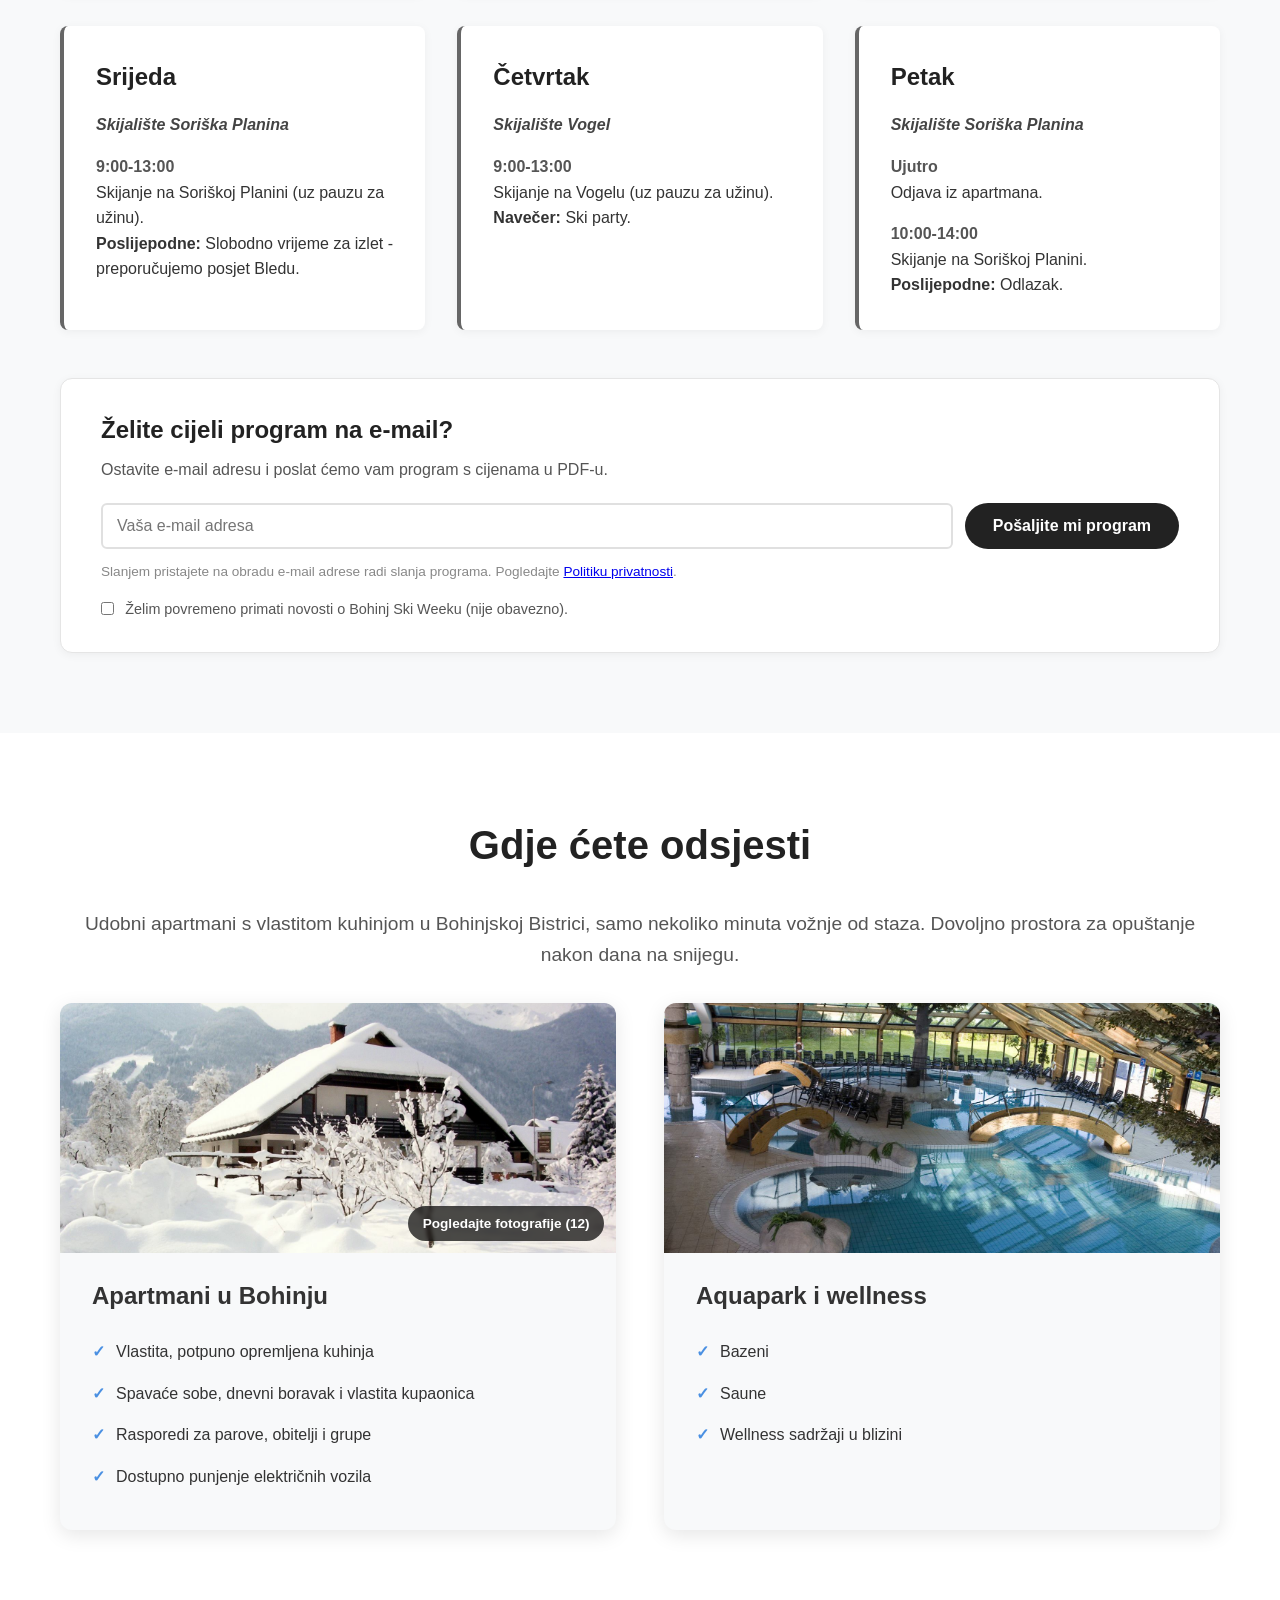
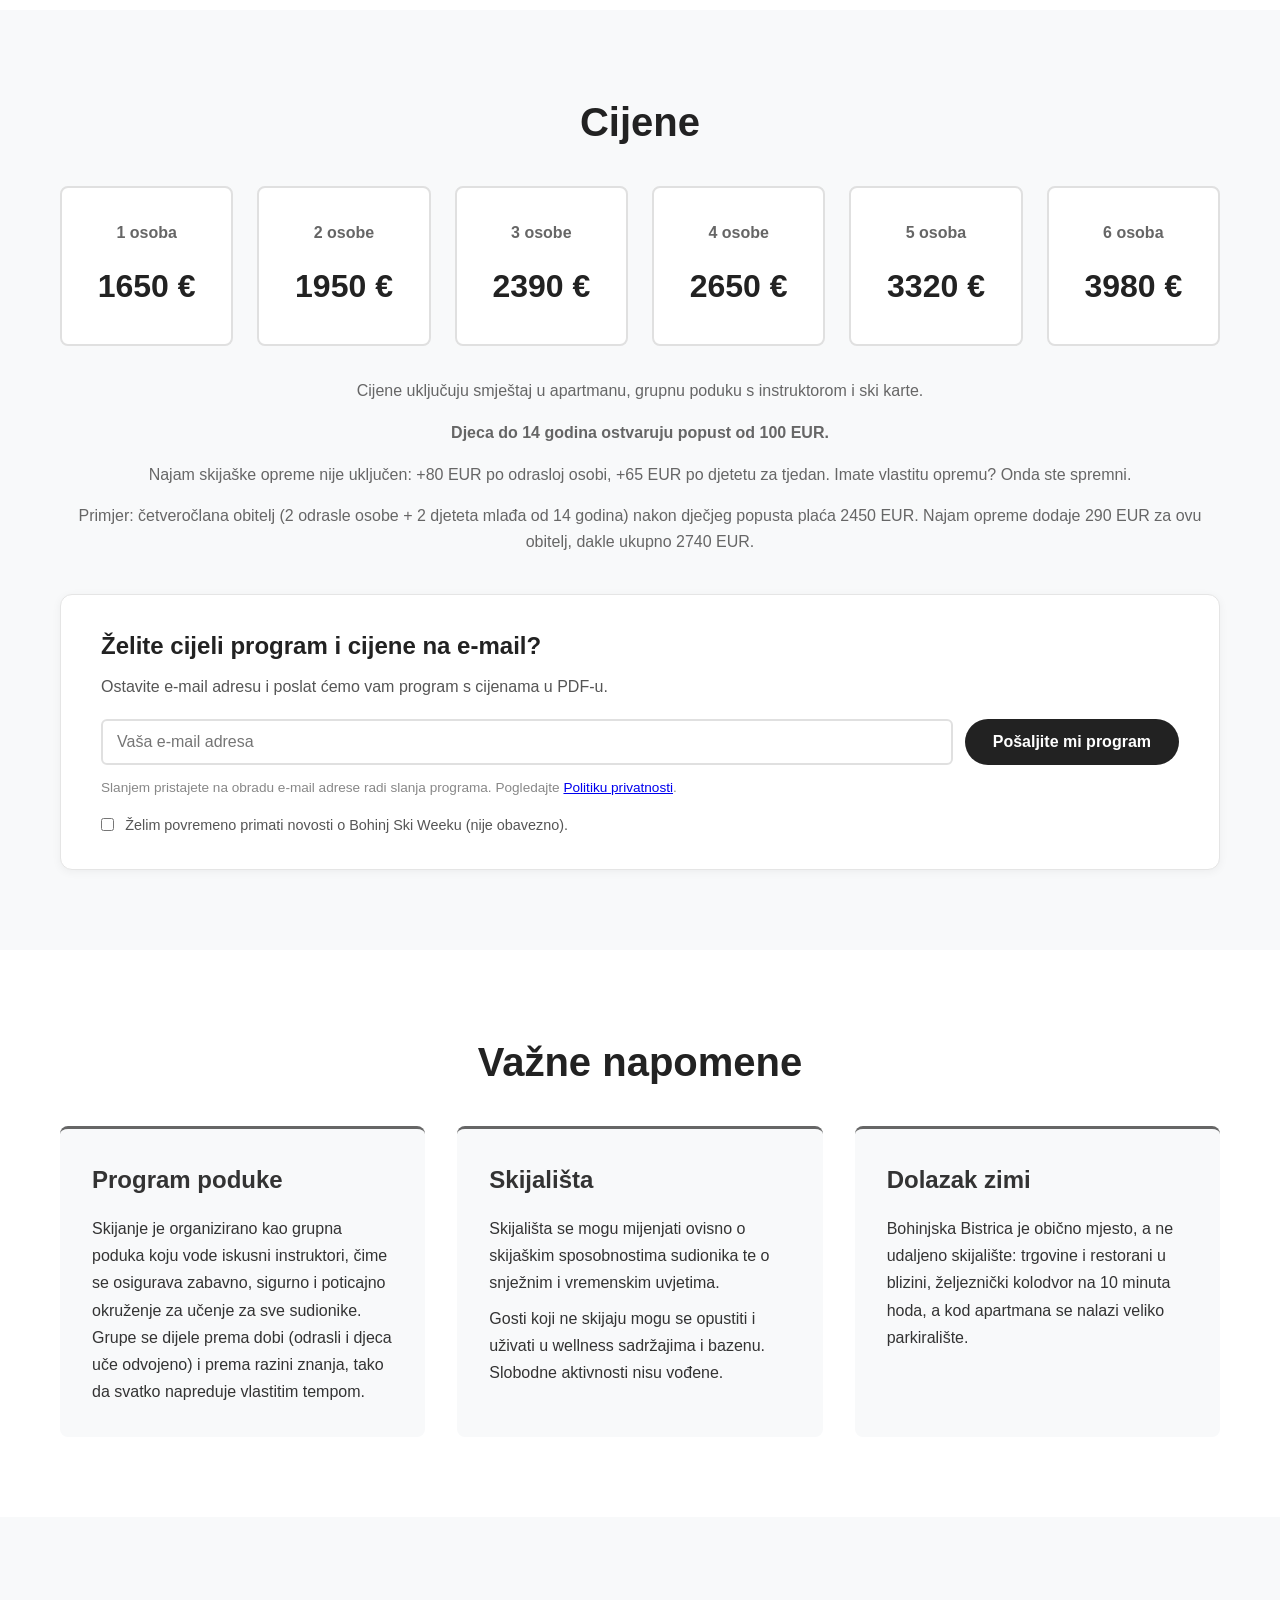
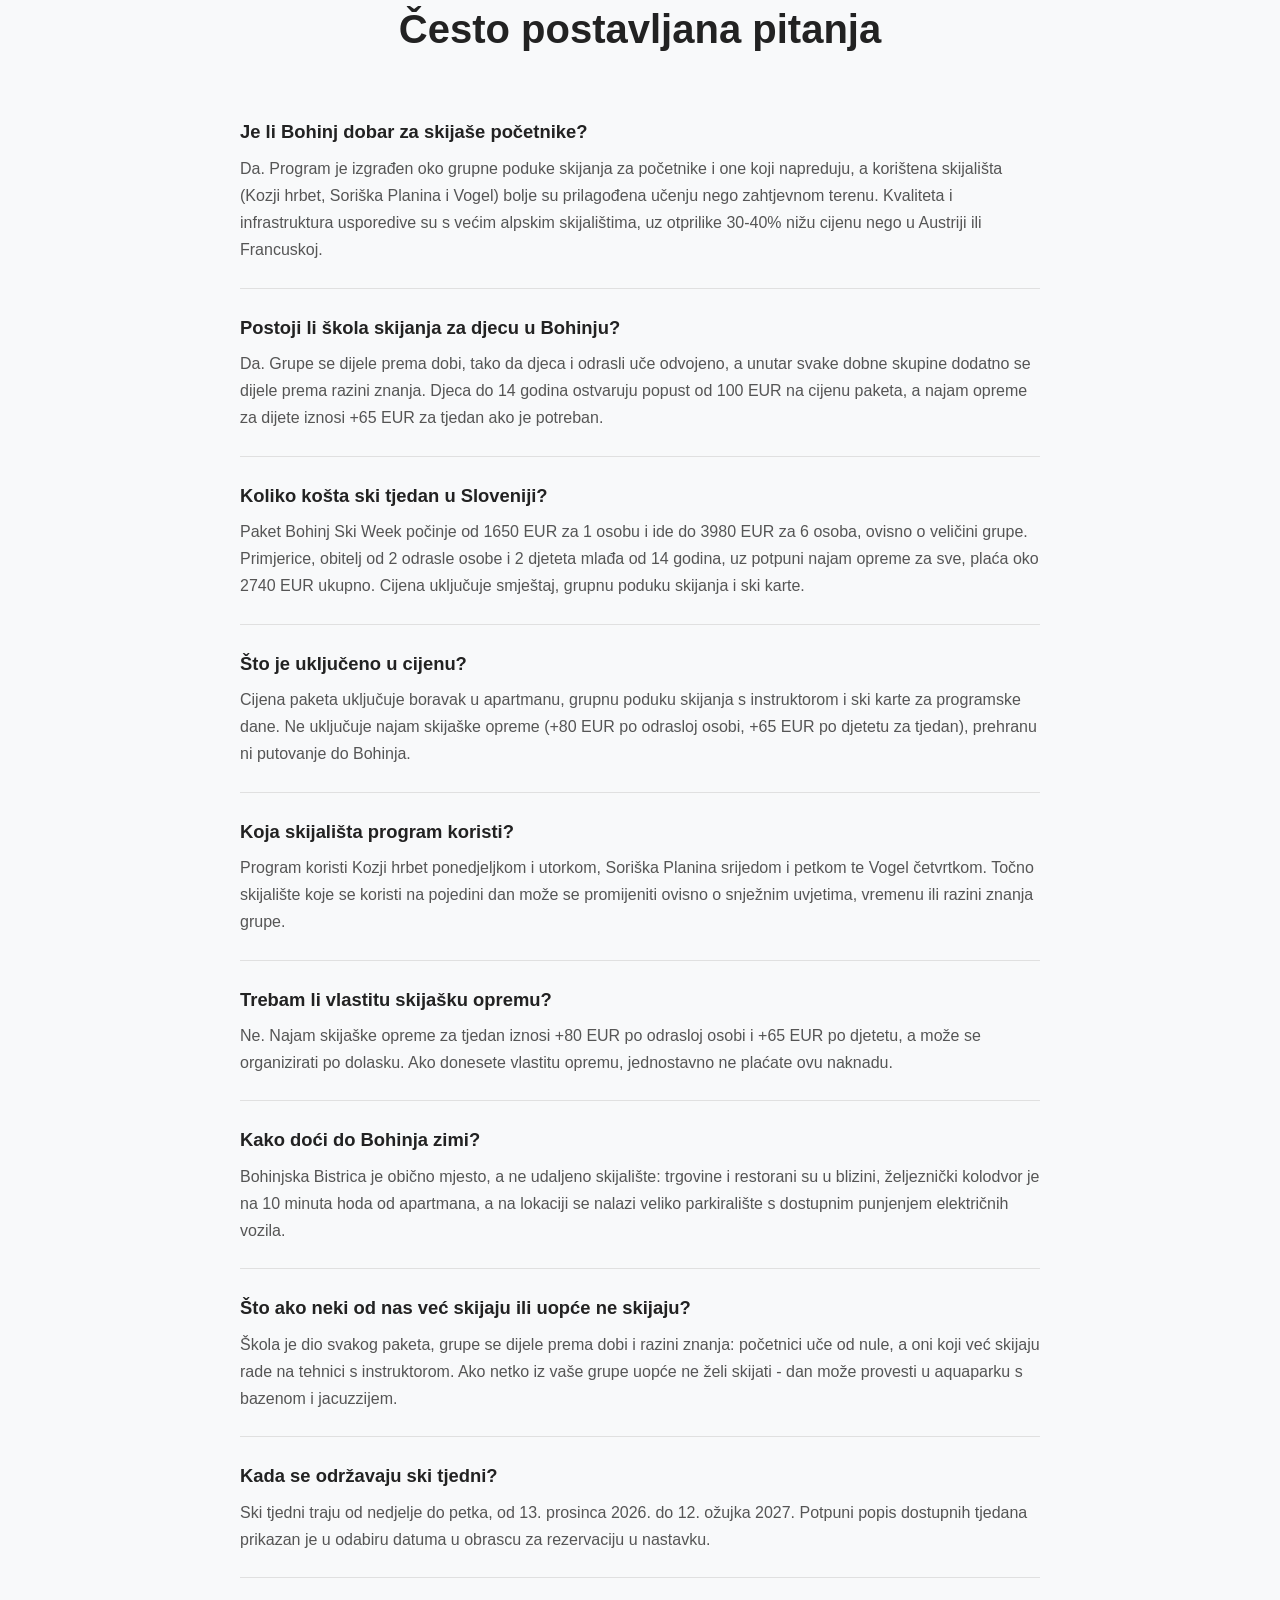
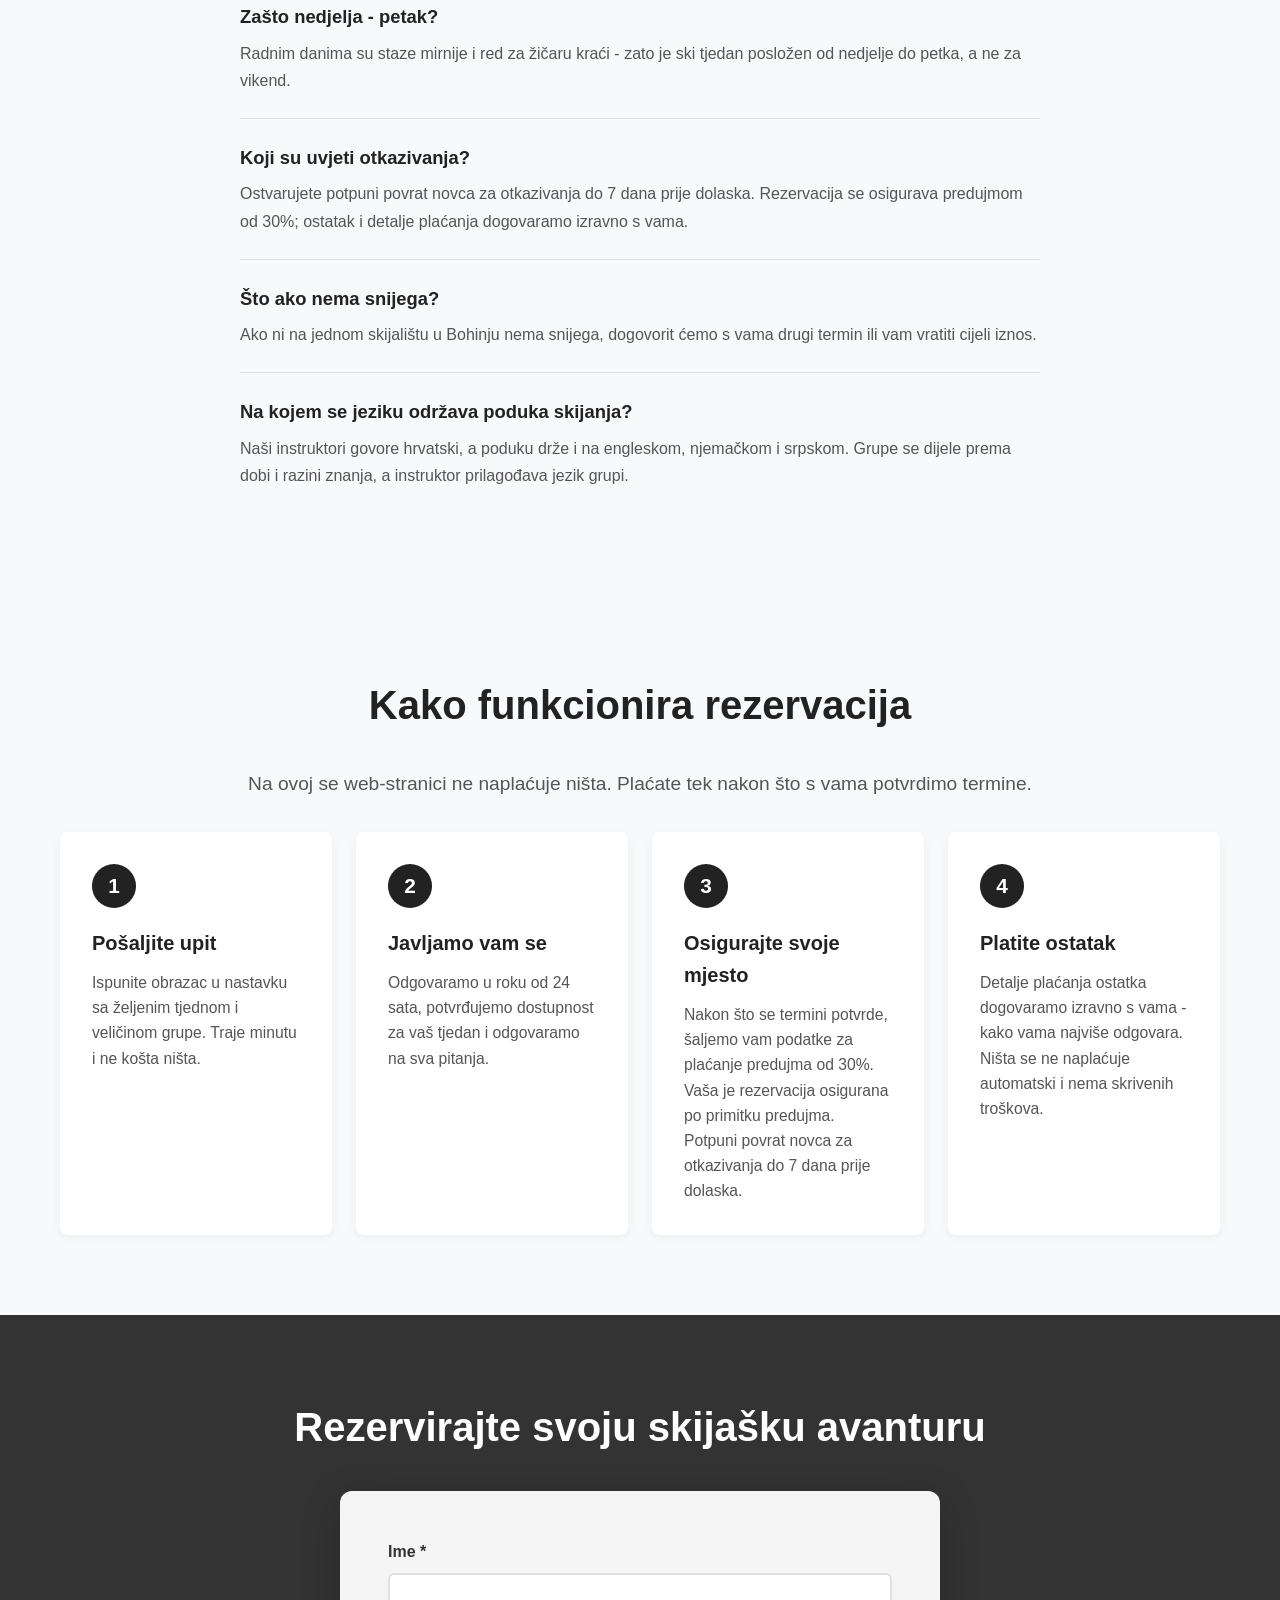
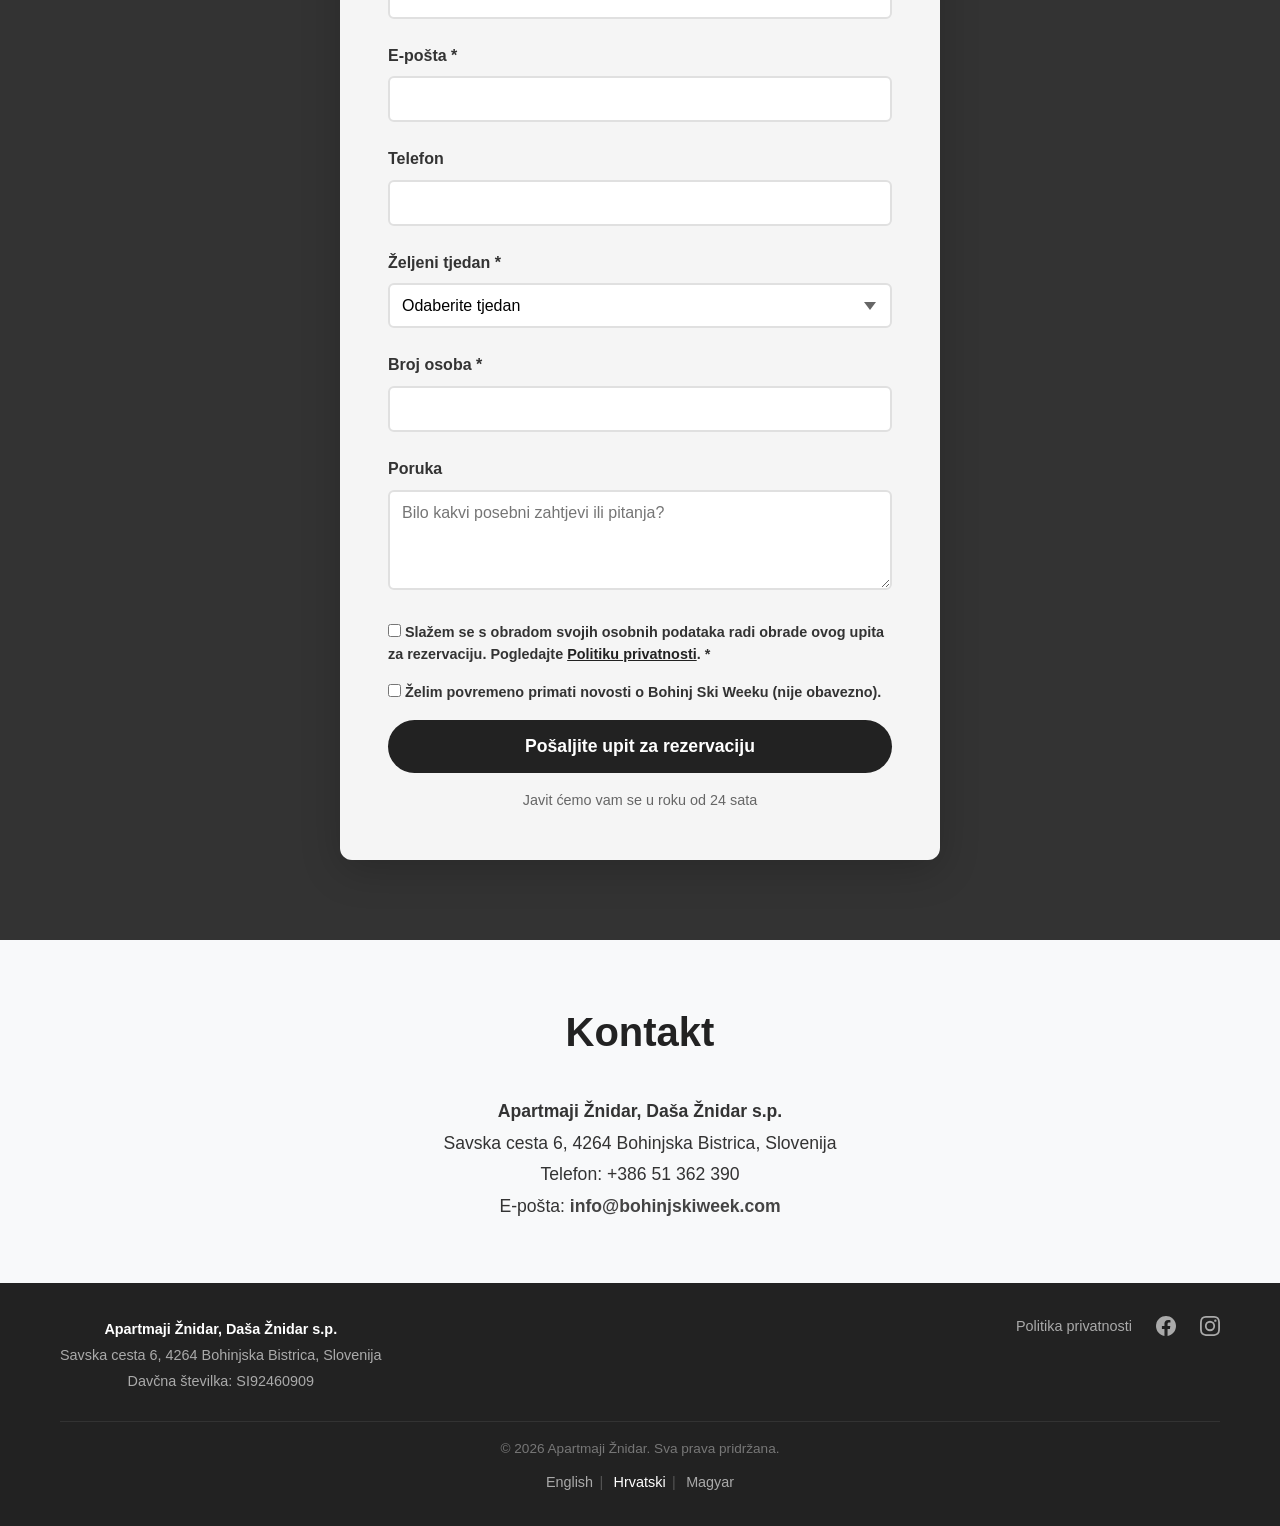
==== commit a182c560: "Remove early bird after 30.09, add no-snow FAQ, hr-c src switch - early bird banner, price note, FAQ" ====
--- a/hr/index.html
+++ b/hr/index.html
@@ -12,6 +12,23 @@
     <link rel="alternate" hreflang="hr" href="https://bohinjskiweek.com/hr/">
     <link rel="alternate" hreflang="x-default" href="https://bohinjskiweek.com/">
     <link rel="stylesheet" href="/styles.css">
+
+    <!--
+      Ad-variant switch for the hr-b and hr-c cells (adults without kids).
+      Sets a flag on <html> before the body is parsed, so the first-screen swap
+      is done by CSS and variant B is painted on the very first frame.
+      Any other entry (hr-a, organic, flyers, direct) renders exactly as before.
+    -->
+    <script>
+    (function () {
+        try {
+            var src = new URLSearchParams(window.location.search).get('src') || '';
+            if (src.indexOf('hr-b') === 0 || /^hr-c(-|$)/.test(src)) {
+                document.documentElement.setAttribute('data-ad-variant', 'b');
+            }
+        } catch (e) { /* no flag, default page stays */ }
+    })();
+    </script>
 
     <!-- Vercel Web Analytics (cookieless, anonymized) -->
     <script defer src="/_vercel/insights/script.js"></script>
@@ -187,7 +204,7 @@
       "name": "Trebam li vlastitu skijašku opremu?",
       "acceptedAnswer": {
         "@type": "Answer",
-        "text": "Ne. Najam skijaške opreme za tjedan iznosi +80 EUR po odrasloj osobi i +65 EUR po djetetu, a može se organizirati po dolasku. Ako donesete vlastitu opremu, jednostavno ne plaćate ovu naknadu. Uz rani booking (rezervacija uz predujam do 30. rujna) najam je besplatan za cijelu grupu."
+        "text": "Ne. Najam skijaške opreme za tjedan iznosi +80 EUR po odrasloj osobi i +65 EUR po djetetu, a može se organizirati po dolasku. Ako donesete vlastitu opremu, jednostavno ne plaćate ovu naknadu."
       }
     },
     {
@@ -224,18 +241,18 @@
     },
     {
       "@type": "Question",
-      "name": "Postoji li ponuda za rani booking?",
-      "acceptedAnswer": {
-        "@type": "Answer",
-        "text": "Da. Rezervirajte uz predujam do 30. rujna 2026. i najam skijaške opreme je besplatan za cijelu grupu: skije, pancerice i kacige, u vrijednosti do 290 EUR za četveročlanu obitelj. Sama cijena paketa ostaje ista."
-      }
-    },
-    {
-      "@type": "Question",
       "name": "Koji su uvjeti otkazivanja?",
       "acceptedAnswer": {
         "@type": "Answer",
         "text": "Ostvarujete potpuni povrat novca za otkazivanja do 7 dana prije dolaska. Rezervacija se osigurava predujmom od 30%; ostatak i detalje plaćanja dogovaramo izravno s vama."
+      }
+    },
+    {
+      "@type": "Question",
+      "name": "Što ako nema snijega?",
+      "acceptedAnswer": {
+        "@type": "Answer",
+        "text": "Ako ni na jednom skijalištu u Bohinju nema snijega, dogovorit ćemo s vama drugi termin ili vam vratiti cijeli iznos."
       }
     },
     {
@@ -271,7 +288,8 @@
             <span class="lang-current" aria-current="page">HR</span>
             <a href="/hu/" hreflang="hu" lang="hu">HU</a>
         </nav>
-        <div class="hero-content">
+        <!-- Default first screen: every entry except the hr-b ad label -->
+        <div class="hero-content variant-a">
             <h1>Naučite skijati u Bohinju</h1>
             <p class="hero-subtitle">Škola skijanja, apartman i ski karte u jednom paketu. 5 noćenja, od nedjelje do petka, Julijske Alpe, Slovenija.</p>
             <p class="hero-fact"><strong>Obitelj 2+2 od 2.450 EUR</strong></p>
@@ -281,18 +299,25 @@
                 <a href="#prices" class="cta-button-secondary">Pogledajte cijene</a>
             </div>
         </div>
-    </section>
-
-    <!-- Early-Bird Banner. EARLY-BIRD DATE: the only visible occurrence above the fold, marked .eb-date -->
-    <div class="early-bird-banner">
-        <p>Rani booking: rezervirajte do <span class="eb-date">30. rujna</span> i najam opreme je besplatan za cijelu grupu, oko 290 EUR za četveročlanu obitelj.</p>
-    </div>
+        <!-- First screen for ?src=hr-b* (adults without kids). Same CTAs, same anchors. -->
+        <div class="hero-content variant-b">
+            <h1>Bez gužve na stazama, od nedjelje do petka</h1>
+            <p class="hero-subtitle">Škola skijanja, apartman i ski karte u jednom paketu. 5 noćenja radnim danima, Julijske Alpe, Slovenija.</p>
+            <p class="hero-fact"><strong>Za dvoje 1.950 EUR</strong></p>
+            <p class="hero-fact">Zagreb 2,5 h vožnje</p>
+            <div class="hero-actions">
+                <a href="#program-request" class="cta-button">Pošaljite mi program</a>
+                <a href="#prices" class="cta-button-secondary">Pogledajte cijene</a>
+            </div>
+        </div>
+    </section>
 
     <!-- Concept Section -->
     <section class="concept">
         <div class="container">
             <h2>Kvalitetno skijanje bez preplaćivanja</h2>
-            <p class="lead">Savršeno za početnike i one koji žele napredovati - sve najbolje od Alpa, prilagođeno skijašima koji se tek uvode</p>
+            <p class="lead variant-a">Savršeno za početnike i one koji žele napredovati - sve najbolje od Alpa, prilagođeno skijašima koji se tek uvode</p>
+            <p class="lead variant-b">Savršeno i za odrasle početnike - grupe se dijele po razini znanja, a odrasli i djeca uče odvojeno, pa napredujete svojim tempom</p>
             <div class="concept-text">
                 <p>Pravo skijanje s izvrsnom uslugom i infrastrukturom, ali bez premium cijena velikih alpskih skijališta.</p>
                 <p><strong>Ako još ne skijate dobro, nema smisla plaćati ozbiljna planinska skijališta - jednostavno vam se to neće isplatiti.</strong></p>
@@ -514,9 +539,8 @@
             </div>
             <p class="price-note">Cijene uključuju smještaj u apartmanu, grupnu poduku s instruktorom i ski karte.</p>
             <p class="price-note"><strong>Djeca do 14 godina ostvaruju popust od 100 EUR.</strong></p>
-            <p class="price-note">Rani booking: rezervirajte uz predujam do 30. rujna 2026. i najam opreme je besplatan za cijelu grupu.</p>
             <p class="price-note">Najam skijaške opreme nije uključen: +80 EUR po odrasloj osobi, +65 EUR po djetetu za tjedan. Imate vlastitu opremu? Onda ste spremni.</p>
-            <p class="price-note">Primjer: četveročlana obitelj (2 odrasle osobe + 2 djeteta mlađa od 14 godina) nakon dječjeg popusta plaća 2450 EUR. Najam opreme dodaje 290 EUR za ovu obitelj, dakle ukupno 2740 EUR. Uz rani booking najam je besplatan i ukupan iznos ostaje 2450 EUR.</p>
+            <p class="price-note">Primjer: četveročlana obitelj (2 odrasle osobe + 2 djeteta mlađa od 14 godina) nakon dječjeg popusta plaća 2450 EUR. Najam opreme dodaje 290 EUR za ovu obitelj, dakle ukupno 2740 EUR.</p>
 
             <div class="program-capture">
                 <h3>Želite cijeli program i cijene na e-mail?</h3>
@@ -587,7 +611,7 @@
                 </div>
                 <div class="faq-item">
                     <h3>Trebam li vlastitu skijašku opremu?</h3>
-                    <p>Ne. Najam skijaške opreme za tjedan iznosi +80 EUR po odrasloj osobi i +65 EUR po djetetu, a može se organizirati po dolasku. Ako donesete vlastitu opremu, jednostavno ne plaćate ovu naknadu. Uz rani booking (rezervacija uz predujam do 30. rujna) najam je besplatan za cijelu grupu.</p>
+                    <p>Ne. Najam skijaške opreme za tjedan iznosi +80 EUR po odrasloj osobi i +65 EUR po djetetu, a može se organizirati po dolasku. Ako donesete vlastitu opremu, jednostavno ne plaćate ovu naknadu.</p>
                 </div>
                 <div class="faq-item">
                     <h3>Kako doći do Bohinja zimi?</h3>
@@ -606,12 +630,12 @@
                     <p>Radnim danima su staze mirnije i red za žičaru kraći - zato je ski tjedan posložen od nedjelje do petka, a ne za vikend.</p>
                 </div>
                 <div class="faq-item">
-                    <h3>Postoji li ponuda za rani booking?</h3>
-                    <p>Da. Rezervirajte uz predujam do 30. rujna 2026. i najam skijaške opreme je besplatan za cijelu grupu: skije, pancerice i kacige, u vrijednosti do 290 EUR za četveročlanu obitelj. Sama cijena paketa ostaje ista.</p>
-                </div>
-                <div class="faq-item">
                     <h3>Koji su uvjeti otkazivanja?</h3>
                     <p>Ostvarujete potpuni povrat novca za otkazivanja do 7 dana prije dolaska. Rezervacija se osigurava predujmom od 30%; ostatak i detalje plaćanja dogovaramo izravno s vama.</p>
+                </div>
+                <div class="faq-item">
+                    <h3>Što ako nema snijega?</h3>
+                    <p>Ako ni na jednom skijalištu u Bohinju nema snijega, dogovorit ćemo s vama drugi termin ili vam vratiti cijeli iznos.</p>
                 </div>
                 <div class="faq-item">
                     <h3>Na kojem se jeziku održava poduka skijanja?</h3>
@@ -677,9 +701,8 @@
                         <option value="Jan 10-15, 2027">10.-15.1.2027.</option>
                         <option value="Jan 17-22, 2027">17.-22.1.2027.</option>
                         <option value="Jan 24-29, 2027">24.-29.1.2027.</option>
+                        <option value="Jan 31 - Feb 5, 2027">31.1.-5.2.2027.</option>
                         <option value="Feb 7-12, 2027">7.-12.2.2027.</option>
-                        <option value="Feb 14-19, 2027">14.-19.2.2027.</option>
-                        <option value="Feb 21-26, 2027">21.-26.2.2027.</option>
                         <option value="Feb 28 - Mar 5, 2027">28.2.-5.3.2027.</option>
                         <option value="Mar 7-12, 2027">7.-12.3.2027.</option>
                     </select>
--- a/styles.css
+++ b/styles.css
@@ -1230,3 +1230,36 @@
     padding-top: 1rem;
     border-top: 1px solid #333;
 }
+
+/* ---------------------------------------------------------------------------
+   Ad variant B (hr-b cell: adults without kids), added 21.08.2026.
+   One /hr page, two first screens. An inline script in the <head> of hr/index.html
+   sets data-ad-variant="b" on <html> when the src label starts with hr-b, before
+   the body is parsed - so the swap below is pure CSS and variant B is painted on
+   the first frame, with no flash of the default version.
+   Without the flag nothing here matches and the page renders exactly as before.
+   14.09.2026: /hu uses the same rules for its hu-b cell (script in hu/index.html
+   keyed on hu-b). Nothing here is page-specific, so no duplication.
+--------------------------------------------------------------------------- */
+.variant-b {
+    display: none;
+}
+
+html[data-ad-variant="b"] .variant-a {
+    display: none;
+}
+
+html[data-ad-variant="b"] .hero-content.variant-b,
+html[data-ad-variant="b"] p.lead.variant-b {
+    display: block;
+}
+
+/* Inline swaps inside a sentence (early-bird amount) stay inline. */
+html[data-ad-variant="b"] span.variant-b {
+    display: inline;
+}
+
+html[data-ad-variant="b"] .hero {
+    background: linear-gradient(rgba(0, 0, 0, 0.55), rgba(0, 0, 0, 0.55)),
+                url('images/hero-b.jpg') center/cover;
+}
